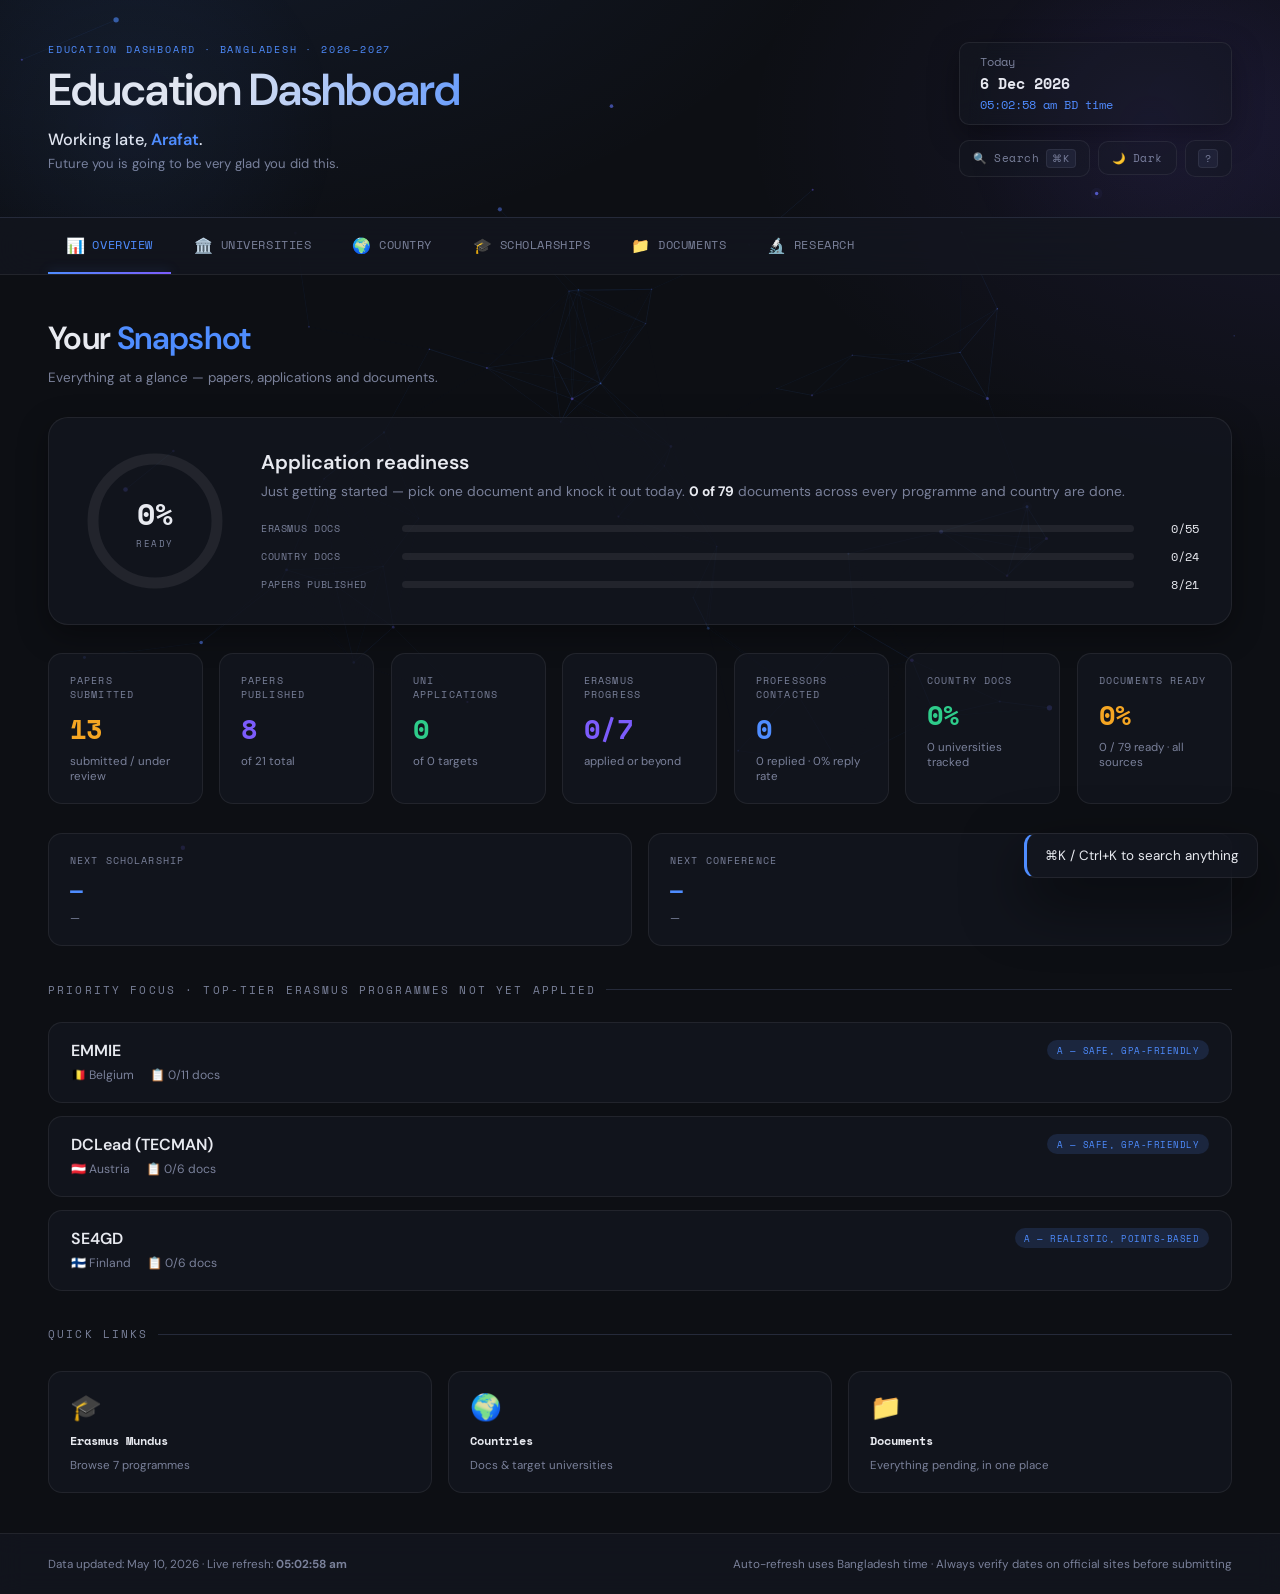
==== conferences.html @ 5108cf59 "feat: group the 7 programmes under an Erasmus Mundus card Scholarships now opens on a category grid " ====
<!DOCTYPE html>
<html lang="en">
<head>
<meta charset="UTF-8">
<meta name="viewport" content="width=device-width, initial-scale=1.0">
<title>BD Conference Deadlines 2026–2027</title>
<link href="https://fonts.googleapis.com/css2?family=Space+Mono:wght@400;700&family=DM+Sans:wght@300;400;500;600&display=swap" rel="stylesheet">
<script src="assets/sheet-api.js"></script>
<script src="assets/erasmus-data.js"></script>
<script src="assets/country-data.js"></script>
<script src="assets/outreach.js"></script>
<style>
  :root {
    --bg: #0d0f14;
    --surface: #141720;
    --surface2: #1c2030;
    --border: #252a3a;
    --accent: #4f8dff;
    --accent2: #7c5cfc;
    --green: #2ecc8a;
    --amber: #f5a623;
    --red: #ff5f5f;
    --text: #e8eaf0;
    --muted: #7a819a;
  }
  * { margin: 0; padding: 0; box-sizing: border-box; }
  body { font-family: 'DM Sans', sans-serif; background: var(--bg); color: var(--text); min-height: 100vh; }

  header {
    padding: 3.5rem 3rem 2.5rem;
    border-bottom: 1px solid var(--border);
    position: relative; overflow: hidden;
  }
  header::before {
    content: ''; position: absolute; top: -80px; left: -80px;
    width: 420px; height: 420px;
    background: radial-gradient(circle, rgba(79,141,255,0.07) 0%, transparent 70%);
    pointer-events: none;
  }
  header::after {
    content: ''; position: absolute; bottom: -100px; right: -60px;
    width: 380px; height: 380px;
    background: radial-gradient(circle, rgba(124,92,252,0.06) 0%, transparent 70%);
    pointer-events: none;
  }
  .header-top { display: flex; align-items: flex-start; justify-content: space-between; flex-wrap: wrap; gap: 1rem; }
  .header-label { font-family: 'Space Mono', monospace; font-size: 10px; letter-spacing: .18em; color: var(--accent); text-transform: uppercase; margin-bottom: .6rem; }
  h1 { font-size: clamp(1.8rem,4vw,2.8rem); font-weight: 600; line-height: 1.1; letter-spacing: -.02em; }
  h1 span { color: var(--accent); }
  .header-sub { font-size: .88rem; color: var(--muted); margin-top: .7rem; max-width: 480px; line-height: 1.6; }
  .today-badge { background: var(--surface2); border: 1px solid var(--border); border-radius: 10px; padding: .7rem 1.2rem; font-family: 'Space Mono', monospace; font-size: .72rem; color: var(--muted); white-space: nowrap; flex-shrink: 0; line-height: 1.4; min-width: 174px; }
  .today-badge strong { color: var(--text); display: block; font-size: .95rem; margin-top: 3px; }
  .today-time { color: var(--accent); display: block; font-size: .76rem; margin-top: 2px; }

  .filters { display: flex; gap: .5rem; margin-top: 2rem; flex-wrap: wrap; }
  .filter-btn { font-family: 'Space Mono', monospace; font-size: .68rem; letter-spacing: .06em; padding: .4rem .95rem; border-radius: 6px; border: 1px solid var(--border); background: transparent; color: var(--muted); cursor: pointer; transition: all .2s; text-transform: uppercase; }
  .filter-btn:hover { border-color: var(--accent); color: var(--accent); }
  .filter-btn.active { background: var(--accent); border-color: var(--accent); color: #fff; }
  .filter-ended:hover { border-color: var(--red); color: var(--red); }
  .filter-ended.active { background: var(--red); border-color: var(--red); color: #fff; }
  .filter-ended #ended-count { display: inline-block; min-width: 16px; padding: 0 4px; margin-left: 2px; border-radius: 8px; background: rgba(255,95,95,.18); color: var(--red); font-size: .62rem; line-height: 15px; text-align: center; }
  .filter-ended.active #ended-count { background: rgba(255,255,255,.25); color: #fff; }

  main { padding: 2.5rem 3rem; }

  .section-label { font-family: 'Space Mono', monospace; font-size: .67rem; letter-spacing: .2em; text-transform: uppercase; color: var(--muted); margin-bottom: 1.1rem; display: flex; align-items: center; gap: .6rem; }
  .section-label::after { content: ''; flex: 1; height: 1px; background: var(--border); }

  .cards { display: grid; grid-template-columns: repeat(auto-fill, minmax(340px, 1fr)); gap: 1rem; margin-bottom: 2.8rem; }

  .card { background: var(--surface); border: 1px solid var(--border); border-radius: 14px; padding: 1.3rem 1.5rem; position: relative; overflow: hidden; transition: transform .2s, box-shadow .2s, border-color .2s; animation: fadeUp .4s ease both; }
  .card:hover { transform: translateY(-3px); box-shadow: 0 14px 36px rgba(0,0,0,.45); border-color: #353c55; }
  .card::before { content: ''; position: absolute; top: 0; left: 0; right: 0; height: 2px; background: linear-gradient(90deg, var(--accent), var(--accent2)); opacity: 0; transition: opacity .2s; }
  .card:hover::before { opacity: 1; }

  .card-top { display: flex; justify-content: space-between; align-items: flex-start; gap: .5rem; margin-bottom: 1rem; }
  .conf-name { font-size: 1.05rem; font-weight: 600; letter-spacing: -.01em; }
  .conf-name a { color: var(--text); text-decoration: none; border-bottom: 1px solid rgba(79,141,255,0.3); transition: border-color .2s, color .2s; }
  .conf-name a:hover { color: var(--accent); border-color: var(--accent); }
  .conf-full { font-size: .75rem; color: var(--muted); margin-top: .25rem; line-height: 1.5; }

  .status-dot { width: 8px; height: 8px; border-radius: 50%; flex-shrink: 0; margin-top: 6px; }
  .dot-open   { background: var(--green); box-shadow: 0 0 8px var(--green); }
  .dot-urgent { background: var(--amber); box-shadow: 0 0 8px var(--amber); animation: pulse 1.5s infinite; }
  .dot-closed { background: var(--red); opacity: .8; }
  @keyframes pulse { 0%,100%{opacity:1} 50%{opacity:.35} }

  .dates-grid { display: grid; grid-template-columns: 1fr 1fr; gap: .55rem .7rem; margin-bottom: .9rem; }
  .date-label { font-size: .62rem; font-family: 'Space Mono', monospace; letter-spacing: .07em; color: var(--muted); text-transform: uppercase; margin-bottom: .15rem; }
  .date-value { font-size: .84rem; font-weight: 500; color: var(--text); }
  .date-value.highlight { color: var(--accent); }
  .date-value.urgent    { color: var(--amber); font-weight: 600; }
  .ext-tag { display: inline-block; margin-left: 4px; padding: 1px 6px; border-radius: 10px; font-size: 9px; font-weight: 700; letter-spacing: .5px; color: #fff; background: #e91e63; vertical-align: middle; }

  .countdown { background: var(--surface2); border-radius: 8px; padding: .55rem .9rem; margin-top: .7rem; display: flex; align-items: center; justify-content: space-between; }
  .countdown-label { font-size: .68rem; font-family: 'Space Mono', monospace; color: var(--muted); letter-spacing: .05em; }
  .countdown-days { font-family: 'Space Mono', monospace; font-size: .84rem; font-weight: 700; }
  .days-open   { color: var(--green); }
  .days-urgent { color: var(--amber); }
  .days-closed { color: var(--red); }

  .card.is-closed { opacity: .64; }

  .card.blue-glow { box-shadow: 0 0 24px rgba(60,140,255,.45); border-color: rgba(60,140,255,.55); }

  /* deadline urgency tiers */
  /* <=3 days: full red card */
  .card.tier-critical { border-color: var(--red); background: linear-gradient(180deg, rgba(255,60,60,.16), rgba(255,60,60,.05)); box-shadow: 0 0 24px rgba(255,60,60,.45); }
  .card.tier-critical::before { opacity: 1; background: var(--red); }
  .card.tier-critical .conf-name a { color: #ff6b6b; border-color: rgba(255,60,60,.4); }
  .card.tier-critical .venue, .card.tier-critical .conf-full { color: #ffb3b3; }

  /* <=7 days: continuous red shadow spark */
  .card.tier-high { border-color: rgba(255,60,60,.55); animation: fadeUp .4s ease both, sparkRed 1.4s ease-in-out infinite; }
  @keyframes sparkRed {
    0%,100% { box-shadow: 0 0 6px rgba(255,60,60,.25); }
    50%     { box-shadow: 0 0 28px 4px rgba(255,60,60,.7); }
  }

  /* <=10 days: orange top bar + animated dashed ring */
  .card.tier-warn { border-color: rgba(255,140,40,.5); }
  .card.tier-warn::before { opacity: 1; background: linear-gradient(90deg, #ff8c28, #ffb347); }
  .card.tier-warn .conf-date-badge { color: #ffb347; background: rgba(255,140,40,.12); }

  /* submitted papers block on card */
  .submitted { margin-top: .85rem; padding-top: .8rem; border-top: 1px dashed var(--border); }
  .submitted-head { font-size: .6rem; font-family: 'Space Mono', monospace; letter-spacing: .12em; text-transform: uppercase; color: var(--green); margin-bottom: .5rem; display: flex; align-items: center; gap: .4rem; }
  .submitted-head::before { content: '✓'; display: inline-flex; align-items: center; justify-content: center; width: 14px; height: 14px; border-radius: 50%; background: rgba(46,204,138,.18); color: var(--green); font-size: .58rem; }
  .paper-item { font-size: .78rem; line-height: 1.5; color: var(--text); padding: .38rem .55rem; background: rgba(46,204,138,.06); border-left: 2px solid var(--green); border-radius: 0 5px 5px 0; margin-bottom: .4rem; }
  .paper-item:last-child { margin-bottom: 0; }
  .card.has-submission { border-color: rgba(46,204,138,.4); }
  .card.has-submission::before { opacity: 1; background: linear-gradient(90deg, var(--green), var(--accent)); }

  /* my-papers modal */
  .filter-papers { border-color: rgba(46,204,138,.5); color: var(--green); }
  .filter-papers:hover { border-color: var(--green); color: var(--green); background: rgba(46,204,138,.08); }
  .filter-papers #paper-count { display: inline-block; min-width: 16px; padding: 0 4px; margin-left: 2px; border-radius: 8px; background: rgba(46,204,138,.18); color: var(--green); font-size: .62rem; line-height: 15px; text-align: center; }
  .modal-overlay { position: fixed; inset: 0; background: rgba(6,8,12,.78); backdrop-filter: blur(4px); display: none; align-items: flex-start; justify-content: center; padding: 4vh 1.25rem; z-index: 50; overflow-y: auto; }
  .modal-overlay.open { display: flex; animation: fadeIn .2s ease; }
  @keyframes fadeIn { from{opacity:0} to{opacity:1} }
  .modal { background: var(--surface); border: 1px solid var(--border); border-radius: 16px; width: 100%; max-width: 760px; box-shadow: 0 24px 70px rgba(0,0,0,.6); animation: fadeUp .3s ease both; }
  .modal-header { padding: 1.5rem 1.7rem 1.2rem; border-bottom: 1px solid var(--border); display: flex; align-items: flex-start; justify-content: space-between; gap: 1rem; }
  .modal-title { font-size: 1.15rem; font-weight: 600; letter-spacing: -.01em; }
  .modal-title span { color: var(--green); }
  .modal-sub { font-size: .76rem; color: var(--muted); margin-top: .3rem; }
  .modal-close { background: var(--surface2); border: 1px solid var(--border); color: var(--muted); width: 32px; height: 32px; border-radius: 8px; cursor: pointer; font-size: 1.1rem; line-height: 1; flex-shrink: 0; transition: all .2s; }
  .modal-close:hover { color: var(--red); border-color: var(--red); }
  .modal-body { padding: 1.2rem 1.7rem 1.7rem; }
  .paper-row { display: flex; gap: .9rem; padding: .95rem 0; border-bottom: 1px solid var(--border); }
  .paper-row:last-child { border-bottom: none; }
  .paper-num { font-family: 'Space Mono', monospace; font-size: .8rem; color: var(--muted); flex-shrink: 0; width: 22px; padding-top: 2px; }
  .paper-info { flex: 1; }
  .paper-conf { font-family: 'Space Mono', monospace; font-size: .66rem; letter-spacing: .06em; text-transform: uppercase; color: var(--accent); margin-bottom: .3rem; }
  .paper-title { font-size: .9rem; line-height: 1.5; color: var(--text); }

  .conf-date-bar { margin-top: .85rem; padding-top: .85rem; border-top: 1px solid var(--border); display: flex; align-items: center; justify-content: space-between; gap: .5rem; flex-wrap: wrap; }
  .conf-date-badge { font-size: .7rem; font-family: 'Space Mono', monospace; color: var(--accent2); background: rgba(124,92,252,0.1); border-radius: 5px; padding: .25rem .65rem; white-space: nowrap; }
  .venue { font-size: .7rem; color: var(--muted); }

  @keyframes fadeUp { from{opacity:0;transform:translateY(14px)} to{opacity:1;transform:translateY(0)} }
  .card:nth-child(1){animation-delay:.04s} .card:nth-child(2){animation-delay:.09s}
  .card:nth-child(3){animation-delay:.14s} .card:nth-child(4){animation-delay:.19s}
  .card:nth-child(5){animation-delay:.24s} .card:nth-child(6){animation-delay:.29s}
  .card:nth-child(7){animation-delay:.34s} .card:nth-child(8){animation-delay:.39s}
  .card:nth-child(9){animation-delay:.44s} .card:nth-child(10){animation-delay:.49s}
  .card:nth-child(11){animation-delay:.54s} .card:nth-child(12){animation-delay:.59s}
  .card:nth-child(13){animation-delay:.64s} .card:nth-child(14){animation-delay:.69s}

  footer { border-top: 1px solid var(--border); padding: 1.4rem 3rem; font-size: .73rem; color: var(--muted); display: flex; justify-content: space-between; flex-wrap: wrap; gap: .5rem; }

  /* ===== TAB NAV ===== */
  .tab-nav { display: flex; gap: .35rem; padding: 0 3rem; border-bottom: 1px solid var(--border); background: var(--surface); overflow-x: auto; position: sticky; top: 0; z-index: 30; }
  .tab-nav::-webkit-scrollbar { height: 0; }
  .tab-btn { font-family: 'Space Mono', monospace; font-size: .72rem; letter-spacing: .05em; text-transform: uppercase; padding: 1rem 1.1rem; border: none; background: transparent; color: var(--muted); cursor: pointer; border-bottom: 2px solid transparent; transition: color .2s, border-color .2s; white-space: nowrap; display: flex; align-items: center; gap: .45rem; }
  .tab-btn:hover { color: var(--text); }
  .tab-btn.active { color: var(--accent); border-bottom-color: var(--accent); }
  .tab-btn .tab-ico { font-size: .95rem; }
  .tab-panel { display: none; }
  .tab-panel.active { display: block; animation: fadeIn .25s ease; }

  /* ===== SHARED PANEL CHROME ===== */
  .panel-head { padding: 2.6rem 3rem 0; display: flex; align-items: flex-start; justify-content: space-between; flex-wrap: wrap; gap: 1rem; }
  .panel-head h2 { font-size: clamp(1.4rem,3vw,2rem); font-weight: 600; letter-spacing: -.02em; }
  .panel-head h2 span { color: var(--accent); }
  .panel-head p { font-size: .84rem; color: var(--muted); margin-top: .5rem; max-width: 480px; line-height: 1.6; }
  .btn { font-family: 'Space Mono', monospace; font-size: .7rem; letter-spacing: .05em; text-transform: uppercase; padding: .6rem 1.1rem; border-radius: 8px; border: 1px solid var(--accent); background: var(--accent); color: #fff; cursor: pointer; transition: all .2s; white-space: nowrap; }
  .btn:hover { background: transparent; color: var(--accent); }
  .btn-ghost { background: transparent; color: var(--muted); border-color: var(--border); }
  .btn-ghost:hover { color: var(--accent); border-color: var(--accent); }
  .btn-danger { background: transparent; color: var(--red); border-color: rgba(255,95,95,.4); }
  .btn-danger:hover { background: rgba(255,95,95,.12); border-color: var(--red); }
  .btn-sm { padding: .35rem .7rem; font-size: .62rem; }

  /* ===== STAT TILES ===== */
  .stat-row { display: grid; grid-template-columns: repeat(auto-fit, minmax(150px,1fr)); gap: 1rem; padding: 1.8rem 3rem 0; }
  .stat-tile { background: var(--surface); border: 1px solid var(--border); border-radius: 14px; padding: 1.2rem 1.3rem; }
  .stat-tile .stat-label { font-family: 'Space Mono', monospace; font-size: .6rem; letter-spacing: .12em; text-transform: uppercase; color: var(--muted); margin-bottom: .5rem; }
  .stat-tile .stat-val { font-size: 1.7rem; font-weight: 600; font-family: 'Space Mono', monospace; letter-spacing: -.02em; }
  .stat-tile .stat-sub { font-size: .72rem; color: var(--muted); margin-top: .3rem; }
  .stat-accent { color: var(--accent); } .stat-green { color: var(--green); } .stat-amber { color: var(--amber); } .stat-red { color: var(--red); } .stat-violet { color: var(--accent2); }

  /* ===== PROGRESS BARS ===== */
  .prog-track { height: 8px; background: var(--surface2); border-radius: 6px; overflow: hidden; margin-top: .5rem; }
  .prog-fill { height: 100%; border-radius: 6px; background: linear-gradient(90deg, var(--accent), var(--accent2)); transition: width .4s ease; }
  .prog-fill.g { background: linear-gradient(90deg, var(--green), var(--accent)); }
  .prog-fill.a { background: linear-gradient(90deg, var(--amber), #ffb347); }


  /* ===== DATA TABLES / LIST ROWS ===== */
  .entry-list { padding: 1.5rem 3rem 0; display: flex; flex-direction: column; gap: .8rem; }
  .entry { background: var(--surface); border: 1px solid var(--border); border-radius: 14px; padding: 1.1rem 1.4rem; transition: border-color .2s, transform .2s; animation: fadeUp .3s ease both; }
  .entry:hover { border-color: #353c55; transform: translateY(-2px); }
  .entry-top { display: flex; justify-content: space-between; align-items: flex-start; gap: 1rem; }
  .entry-title { font-size: 1rem; font-weight: 600; }
  .entry-meta { font-size: .76rem; color: var(--muted); margin-top: .3rem; line-height: 1.5; display: flex; flex-wrap: wrap; gap: .3rem 1rem; }
  .entry-meta b { color: var(--text); font-weight: 500; }
  .doc-pct-track { height: 5px; background: var(--surface2); border-radius: 3px; margin-top: .6rem; overflow: hidden; }
  .doc-pct-fill { height: 100%; background: var(--amber); border-radius: 3px; transition: width .2s; }
  .doc-pct-fill.done { background: var(--green); }
  .pending-doc-list { list-style: none; margin: .7rem 0 0; padding-top: .7rem; border-top: 1px dashed var(--border); display: flex; flex-direction: column; gap: .2rem; }
  .pending-doc-list li { font-size: .78rem; }
  .pending-doc-item { display: flex; align-items: flex-start; gap: .55rem; padding: .35rem .3rem; border-radius: 6px; color: var(--muted); line-height: 1.45; cursor: pointer; transition: background .15s; }
  .pending-doc-item:hover { background: var(--surface2); color: var(--text); }
  .pending-doc-item input[type=checkbox] { margin-top: .2rem; accent-color: var(--accent); width: 14px; height: 14px; flex-shrink: 0; cursor: pointer; }
  .doc-all-done { font-size: .78rem; color: var(--green); margin-top: .7rem; padding-top: .7rem; border-top: 1px dashed var(--border); }

  /* ===== SCHOLARSHIPS / COUNTRY (in-page, no navigation) ===== */
  .prog-grid, .ctry-grid { display: grid; grid-template-columns: repeat(auto-fill, minmax(300px, 1fr)); gap: 1rem; margin: 0 3rem; }
  .prog-card, .ctry-card { background: var(--surface); border: 1px solid var(--border); border-radius: 14px; padding: 1.4rem 1.5rem; cursor: pointer; transition: transform .2s, box-shadow .2s, border-color .2s; }
  .prog-card:hover, .ctry-card:hover { transform: translateY(-4px); box-shadow: 0 16px 40px rgba(0,0,0,.5); border-color: #353c55; }
  .prog-top { display: flex; justify-content: space-between; align-items: flex-start; gap: .6rem; margin-bottom: .9rem; }
  .prog-name { font-size: 1.05rem; font-weight: 600; letter-spacing: -.01em; }
  .prog-tier { font-size: .74rem; color: var(--muted); margin-top: .3rem; }
  .prog-loc { font-size: .78rem; color: var(--muted); margin-top: .35rem; }
  .prog-about-line { font-size: .78rem; color: var(--muted); line-height: 1.55; margin-bottom: 1rem; display: -webkit-box; -webkit-line-clamp: 3; -webkit-box-orient: vertical; overflow: hidden; }
  .doc-progress { font-size: .68rem; font-family: 'Space Mono', monospace; color: var(--muted); margin-bottom: .9rem; }
  .doc-progress.done { color: var(--green); }
  .doc-progress-track { height: 4px; background: var(--surface2); border-radius: 3px; margin-top: .3rem; overflow: hidden; }
  .doc-progress-fill { height: 100%; background: var(--accent); border-radius: 3px; }
  .doc-progress.done .doc-progress-fill { background: var(--green); }
  .fund-tag { font-family: 'Space Mono', monospace; font-size: .56rem; letter-spacing: .05em; text-transform: uppercase; padding: .28rem .6rem; border-radius: 20px; white-space: nowrap; flex-shrink: 0; }
  .fund-full { background: rgba(46,204,138,.15); color: var(--green); }
  .fund-partial { background: rgba(245,166,35,.15); color: var(--amber); }
  .status-badge { font-family: 'Space Mono', monospace; font-size: .58rem; letter-spacing: .05em; text-transform: uppercase; padding: .28rem .65rem; border-radius: 20px; white-space: nowrap; display: inline-flex; align-items: center; gap: .35rem; }
  .status-badge::before { content: ''; width: 6px; height: 6px; border-radius: 50%; background: currentColor; }
  .st-researching { background: rgba(79,141,255,.15); color: var(--accent); }
  .st-applied { background: rgba(245,166,35,.15); color: var(--amber); }
  .st-accepted { background: rgba(46,204,138,.15); color: var(--green); }
  .st-rejected { background: rgba(255,95,95,.15); color: var(--red); }
  .prog-foot { display: flex; align-items: center; justify-content: space-between; gap: .5rem; padding-top: .95rem; border-top: 1px solid var(--border); }
  .prog-arrow { color: var(--muted); font-size: .85rem; }
  .ctry-icon { font-size: 2rem; margin-bottom: .8rem; }
  .ctry-stats { display: flex; gap: 1.2rem; margin-top: .6rem; }
  .ctry-stat b { display: block; font-family: 'Space Mono', monospace; font-size: 1rem; color: var(--accent); }
  .ctry-stat span { font-size: .62rem; color: var(--muted); text-transform: uppercase; letter-spacing: .05em; }

  .prog-detail, .ctry-detail { margin: 0 3rem; }
  .prog-back { font-family: 'Space Mono', monospace; font-size: .72rem; color: var(--accent); background: none; border: none; cursor: pointer; margin-bottom: 1.2rem; padding: 0; }
  .prog-back:hover { text-decoration: underline; }
  .prog-detail-head { display: flex; align-items: flex-start; justify-content: space-between; flex-wrap: wrap; gap: 1rem; margin-bottom: 1.2rem; }
  .prog-detail-head h3 { font-size: 1.5rem; font-weight: 600; }
  .prog-detail-sub { font-size: .86rem; color: var(--muted); margin-top: .4rem; }
  .prog-badges-row { display: flex; align-items: center; gap: .6rem; margin-bottom: 1.4rem; }
  select.prog-status-select { font-family: 'Space Mono', monospace; font-size: .68rem; letter-spacing: .04em; text-transform: uppercase; padding: .35rem .65rem; border-radius: 20px; border: 1px solid var(--border); background: var(--surface2); color: var(--text); cursor: pointer; }
  .prog-info-grid { display: grid; grid-template-columns: repeat(auto-fit,minmax(170px,1fr)); gap: 1rem 1.3rem; margin-bottom: 1.6rem; background: var(--surface); border: 1px solid var(--border); border-radius: 14px; padding: 1.2rem 1.4rem; }
  .prog-d-label { font-size: .6rem; font-family: 'Space Mono', monospace; letter-spacing: .07em; text-transform: uppercase; color: var(--muted); margin-bottom: .25rem; }
  .prog-d-value { font-size: .88rem; font-weight: 500; line-height: 1.4; }
  .prog-section { margin-bottom: 1.6rem; }
  .prog-section h4 { font-family: 'Space Mono', monospace; font-size: .64rem; letter-spacing: .1em; text-transform: uppercase; color: var(--accent); margin-bottom: .55rem; }
  .prog-section p { font-size: .88rem; line-height: 1.6; }
  .prog-section ul { list-style: none; }
  .prog-section li { font-size: .85rem; line-height: 1.5; padding: .3rem 0 .3rem 1.2rem; position: relative; }
  .prog-section li::before { content: '▸'; position: absolute; left: 0; color: var(--accent2); }
  .prog-about { background: var(--surface); border: 1px solid var(--border); border-left: 3px solid var(--accent); border-radius: 10px; padding: 1rem 1.2rem; }
  .prog-links-row { display: flex; gap: .55rem; flex-wrap: wrap; }
  .prog-link-btn { display: inline-flex; align-items: center; gap: .4rem; font-family: 'Space Mono', monospace; font-size: .72rem; padding: .55rem 1rem; border-radius: 9px; background: var(--surface2); border: 1px solid var(--border); color: var(--text); text-decoration: none; }
  .prog-link-btn:hover { border-color: var(--accent); color: var(--accent); }
  .prog-link-btn.primary { background: var(--accent); border-color: var(--accent); color: #fff; }
  .prog-link-btn.primary:hover { background: transparent; color: var(--accent); }

  .chk-progress-line { display: flex; align-items: center; justify-content: space-between; margin-bottom: 1rem; }
  .chk-track { flex: 1; height: 6px; background: var(--surface2); border-radius: 3px; margin: 0 1rem; overflow: hidden; }
  .chk-fill { height: 100%; background: var(--accent); border-radius: 3px; transition: width .2s; }
  .chk-progress-line.done .chk-fill { background: var(--green); }
  .chk-count { font-family: 'Space Mono', monospace; font-size: .78rem; color: var(--muted); white-space: nowrap; }
  .chk-list { display: flex; flex-direction: column; gap: .1rem; background: var(--surface); border: 1px solid var(--border); border-radius: 14px; padding: .6rem; }
  .chk-item { display: flex; align-items: flex-start; gap: .6rem; padding: .55rem .6rem; border-radius: 8px; cursor: pointer; font-size: .85rem; line-height: 1.45; transition: background .15s; }
  .chk-item:hover { background: var(--surface2); }
  .chk-item input[type=checkbox] { margin-top: .2rem; accent-color: var(--accent); width: 16px; height: 16px; flex-shrink: 0; cursor: pointer; }
  .chk-item.checked span { color: var(--muted); text-decoration: line-through; }

  .uni-mini-card { background: var(--surface); border: 1px solid var(--border); border-radius: 14px; padding: 1.1rem 1.3rem; margin-bottom: .8rem; }
  .uni-mini-top { display: flex; align-items: flex-start; justify-content: space-between; gap: 1rem; }
  .uni-mini-name { font-size: .96rem; font-weight: 600; }
  .uni-mini-details { font-size: .84rem; color: var(--text); margin-top: .45rem; line-height: 1.55; white-space: pre-wrap; }
  .uni-mini-link { font-size: .76rem; color: var(--accent); text-decoration: none; margin-top: .45rem; display: inline-block; }
  .uni-actions { display: flex; gap: .4rem; flex-shrink: 0; }
  .entry-notes { font-size: .78rem; color: var(--muted); margin-top: .7rem; padding-top: .7rem; border-top: 1px dashed var(--border); line-height: 1.55; }
  .entry-actions { display: flex; gap: .4rem; flex-shrink: 0; }
  .icon-btn { background: var(--surface2); border: 1px solid var(--border); color: var(--muted); width: 30px; height: 30px; border-radius: 7px; cursor: pointer; font-size: .82rem; transition: all .2s; display: flex; align-items: center; justify-content: center; text-decoration: none; }
  .icon-btn:hover { color: var(--accent); border-color: var(--accent); }
  .icon-btn.del:hover { color: var(--red); border-color: var(--red); }
  .empty-state { padding: 3rem 3rem; text-align: center; color: var(--muted); font-size: .85rem; }
  .empty-state .es-ico { font-size: 2rem; display: block; margin-bottom: .6rem; opacity: .5; }

  /* ===== PUBLISHED PAPER CARDS (4 per row) ===== */
  .pub-grid { display: grid; grid-template-columns: repeat(4, 1fr); gap: 1rem; padding: 1.5rem 3rem 0; }
  .pub-card { background: var(--surface); border: 1px solid var(--border); border-radius: 14px; padding: 1.2rem 1.3rem; position: relative; overflow: hidden; display: flex; flex-direction: column; transition: transform .2s, box-shadow .2s, border-color .2s; animation: fadeUp .35s ease both; }
  .pub-card:hover { transform: translateY(-4px); box-shadow: 0 14px 36px rgba(0,0,0,.45); border-color: rgba(124,92,252,.5); }
  .pub-card::before { content: ''; position: absolute; top: 0; left: 0; right: 0; height: 3px; background: var(--pub-accent, linear-gradient(90deg, var(--accent2), var(--accent))); opacity: 0; transition: opacity .2s; }
  .pub-card:hover::before { opacity: 1; }
  .pub-top { display: flex; align-items: center; justify-content: space-between; margin-bottom: .8rem; gap: .5rem; }
  .pub-top-l { display: flex; align-items: center; gap: .5rem; }
  .pub-idx { font-family: 'Space Mono', monospace; font-size: .82rem; font-weight: 700; color: var(--accent2); background: rgba(124,92,252,.12); width: 28px; height: 28px; border-radius: 8px; display: flex; align-items: center; justify-content: center; flex-shrink: 0; }
  .pub-title { font-size: .9rem; font-weight: 600; line-height: 1.4; letter-spacing: -.01em; flex: 1; }
  .pub-title a { color: var(--text); text-decoration: none; border-bottom: 1px solid rgba(124,92,252,.35); transition: color .2s, border-color .2s; }
  .pub-title a:hover { color: var(--accent2); border-color: var(--accent2); }
  .pub-venue { font-size: .72rem; color: var(--muted); margin-top: .7rem; display: flex; align-items: flex-start; gap: .4rem; line-height: 1.4; }
  .pub-foot { margin-top: auto; padding-top: .9rem; display: flex; flex-direction: column; gap: .55rem; }
  .pub-index-badge { font-family: 'Space Mono', monospace; font-size: .58rem; letter-spacing: .04em; font-weight: 700; padding: .22rem .55rem; border-radius: 6px; white-space: nowrap; display: inline-flex; align-items: center; gap: .3rem; }
  .idx-ieee { background: rgba(0,132,209,.15); color: #4fa8e8; }
  .idx-springer { background: rgba(255,190,20,.15); color: #f5c518; }
  .idx-atlantis { background: rgba(46,204,138,.15); color: var(--green); }
  .idx-rg { background: rgba(124,92,252,.15); color: var(--accent2); }
  .pub-link-row { display: flex; align-items: center; justify-content: space-between; gap: .5rem; }

  /* ===== STATUS PILLS ===== */
  .pill { font-family: 'Space Mono', monospace; font-size: .58rem; letter-spacing: .05em; text-transform: uppercase; padding: .22rem .6rem; border-radius: 20px; white-space: nowrap; }
  .pill-green { background: rgba(46,204,138,.15); color: var(--green); }
  .pill-amber { background: rgba(245,166,35,.15); color: var(--amber); }
  .pill-red   { background: rgba(255,95,95,.15); color: var(--red); }
  .pill-blue  { background: rgba(79,141,255,.15); color: var(--accent); }
  .pill-violet{ background: rgba(124,92,252,.15); color: var(--accent2); }
  .pill-muted { background: var(--surface2); color: var(--muted); }

  /* ===== FORM (modal) ===== */
  .form-grid { display: grid; grid-template-columns: 1fr 1fr; gap: 1rem; }
  .form-grid .full { grid-column: 1 / -1; }
  .field label { display: block; font-family: 'Space Mono', monospace; font-size: .6rem; letter-spacing: .08em; text-transform: uppercase; color: var(--muted); margin-bottom: .35rem; }
  .field input, .field select, .field textarea { width: 100%; background: var(--bg); border: 1px solid var(--border); border-radius: 8px; padding: .6rem .75rem; color: var(--text); font-family: 'DM Sans', sans-serif; font-size: .85rem; transition: border-color .2s; }
  .field input:focus, .field select:focus, .field textarea:focus { outline: none; border-color: var(--accent); }
  .field textarea { resize: vertical; min-height: 70px; }
  .field input[type=range] { padding: 0; accent-color: var(--accent); }
  .form-actions { display: flex; justify-content: flex-end; gap: .6rem; margin-top: 1.4rem; }

  /* exam/deadline countdown hero */
  .exam-hero { background: linear-gradient(135deg, var(--surface2), var(--surface)); border: 1px solid var(--border); border-radius: 16px; padding: 1.5rem 1.7rem; margin: 1.8rem 3rem 0; display: flex; justify-content: space-between; align-items: center; flex-wrap: wrap; gap: 1rem; }
  .exam-hero .eh-label { font-family: 'Space Mono', monospace; font-size: .62rem; letter-spacing: .12em; text-transform: uppercase; color: var(--muted); }
  .exam-hero .eh-count { font-family: 'Space Mono', monospace; font-size: 2.4rem; font-weight: 700; color: var(--accent); line-height: 1; margin-top: .3rem; }
  .exam-hero .eh-date { font-size: .82rem; color: var(--text); margin-top: .4rem; }

  @media (max-width: 640px) {
    header,main,footer { padding-left: 1.25rem; padding-right: 1.25rem; }
    .cards { grid-template-columns: 1fr; }
    .dates-grid { grid-template-columns: 1fr; }
    .tab-nav { padding: 0 .75rem; }
    .tab-btn { padding: .85rem .7rem; font-size: .64rem; }
    .panel-head, .stat-row, .entry-list, .exam-hero, .empty-state, .pub-grid { padding-left: 1.25rem; padding-right: 1.25rem; }
    .exam-hero { margin-left: 1.25rem; margin-right: 1.25rem; }
    .form-grid { grid-template-columns: 1fr; }
    .pub-grid { grid-template-columns: 1fr; }
  }
  @media (min-width: 641px) and (max-width: 1100px) {
    .pub-grid { grid-template-columns: repeat(2, 1fr); }
  }

</style>
<!-- pro visual layer: loaded last so it wins over the rules above -->
<link rel="stylesheet" href="assets/ui-pro.css">
</head>
<body>

<div id="boot"><div class="boot-orb"></div><div class="boot-txt">Education Dashboard</div></div>
<canvas id="bg-canvas" aria-hidden="true"></canvas>

<header>
  <div class="header-top">
    <div>
      <p class="header-label">Education Dashboard · Bangladesh · 2026–2027</p>
      <h1>Education <span>Dashboard</span></h1>
      <p class="greeting" id="greeting">Welcome back.</p>
      <p class="greeting-sub" id="greeting-sub"></p>
    </div>
    <div>
      <div class="today-badge" aria-live="polite">Today<strong id="today-date">—</strong><span class="today-time" id="current-time">—</span></div>
      <div class="header-tools">
        <button class="tool-btn" id="palette-btn" title="Search everything">🔍 <span>Search</span> <kbd>⌘K</kbd></button>
        <button class="tool-btn" id="theme-btn" title="Toggle theme">🌙<span>Dark</span></button>
        <button class="tool-btn" id="shortcut-btn" title="Keyboard shortcuts"><kbd>?</kbd></button>
      </div>
    </div>
  </div>
</header>

<nav class="tab-nav" id="tab-nav">
  <button class="tab-btn active" data-tab="overview" onclick="switchTab('overview',this)"><span class="tab-ico">📊</span>Overview</button>
  <button class="tab-btn" data-tab="uni" onclick="switchTab('uni',this)"><span class="tab-ico">🏛️</span>Universities</button>
  <button class="tab-btn" data-tab="country" onclick="switchTab('country',this)"><span class="tab-ico">🌍</span>Country</button>
  <button class="tab-btn" data-tab="scholarships" onclick="switchTab('scholarships',this)"><span class="tab-ico">🎓</span>Scholarships</button>
  <button class="tab-btn" data-tab="docs" onclick="switchTab('docs',this)"><span class="tab-ico">📁</span>Documents</button>
  <button class="tab-btn" data-tab="research" onclick="switchTab('research',this)"><span class="tab-ico">🔬</span>Research</button>
  <span id="tab-underline"></span>
</nav>

<!-- ============ TAB: OVERVIEW ============ -->
<section class="tab-panel active" id="panel-overview">
  <div class="panel-head">
    <div>
      <h2>Your <span>Snapshot</span></h2>
      <p>Everything at a glance — papers, applications and documents.</p>
    </div>
  </div>
  <div id="ov-hero"></div>
  <div class="stat-row" id="ov-stats"></div>
  <div class="stat-row" id="ov-deadlines"></div>
  <div id="ov-priority"></div>
  <div id="ov-quicklinks"></div>
  <div style="height:2.5rem"></div>
</section>

<!-- ============ TAB: RESEARCH (papers + conferences) ============ -->
<section class="tab-panel" id="panel-research">
  <div class="panel-head">
    <div>
      <h2>Research <span>Papers</span></h2>
      <p>Manuscripts from first draft to publication, plus live conference deadlines.</p>
    </div>
    <div style="display:flex;gap:.6rem;flex-wrap:wrap">
      <a class="btn btn-ghost" href="https://www.researchgate.net/profile/K-M-Arafat-Islam" target="_blank" rel="noopener" style="text-decoration:none">🎓 ResearchGate</a>
      <a class="btn btn-ghost" href="https://scholar.google.com/citations?user=kdCgf78AAAAJ&hl=en" target="_blank" rel="noopener" style="text-decoration:none">📚 Google Scholar</a>
      <button class="btn" onclick="openPaperForm()">+ Add Paper</button>
    </div>
  </div>
  <div class="stat-row" id="research-stats"></div>

  <p class="section-label" style="margin:2rem 3rem 0">Published papers · <span id="pub-count" style="color:var(--accent2)">0</span></p>
  <div class="pub-grid" id="pub-grid"></div>

  <p class="section-label" style="margin:2.4rem 3rem 0">Submitted &amp; in-progress</p>
  <div class="entry-list" id="research-list"></div>

  <div style="display:flex;align-items:center;gap:.6rem;flex-wrap:wrap;margin:2.4rem 3rem 0">
    <p class="section-label" style="margin:0;flex:1">Conference deadlines · Bangladesh</p>
  </div>
<main>
  <div class="filters">
    <button class="filter-btn active" onclick="filterCards('all',this)">All</button>
    <button class="filter-btn" onclick="filterCards('urgent',this)">Urgent (&le;30 days)</button>
    <button class="filter-btn" onclick="filterCards('open',this)">Open</button>
    <button class="filter-btn filter-ended" onclick="filterCards('ended',this)">Ended <span id="ended-count">0</span></button>
    <button class="filter-btn filter-papers" onclick="openPapers()">📄 My Papers <span id="paper-count">0</span></button>
  </div>
  <p class="section-label" id="conf-section-label" style="margin-top:1.6rem">Open for submission · sorted by deadline</p>
  <div class="cards" id="conf-cards"></div>
</main>
</section>

<!-- ============ TAB: UNIVERSITIES ============ -->
<section class="tab-panel" id="panel-uni">
  <div class="panel-head">
    <div>
      <h2>Universities &amp; <span>Scholarship</span></h2>
      <p>Target universities, application status and scholarship deadlines.</p>
    </div>
    <button class="btn" onclick="openUniForm()">+ Add University</button>
  </div>

  <div class="exam-hero">
    <div>
      <div class="eh-label">Next scholarship deadline</div>
      <div class="eh-count" id="uni-countdown">—</div>
      <div class="eh-date" id="uni-countdown-line">No upcoming deadlines</div>
    </div>
    <div style="text-align:right">
      <div class="eh-label">Applications</div>
      <div class="eh-count" id="uni-applied" style="font-size:1.6rem">0</div>
      <div class="eh-date">of <span id="uni-total">0</span> targets</div>
    </div>
  </div>

  <div class="entry-list" id="uni-list"></div>
  <div style="height:2.5rem"></div>
</section>

<!-- ============ TAB: COUNTRY ============ -->
<section class="tab-panel" id="panel-country">
  <div class="panel-head">
    <div>
      <h2>Target <span>Countries</span></h2>
      <p>Countries I'm applying to — required documents and target universities, tracked per country.</p>
    </div>
  </div>
  <div id="country-view"></div>
  <div style="height:2.5rem"></div>
</section>

<!-- ============ TAB: SCHOLARSHIPS ============ -->
<section class="tab-panel" id="panel-scholarships">
  <div class="panel-head">
    <div>
      <h2>Scholarship <span>Categories</span></h2>
      <p>Funding tracks I'm applying to. Open a category to see its programmes.</p>
    </div>
  </div>
  <div id="scholarships-view"></div>
  <div style="height:2.5rem"></div>
</section>

<!-- ============ TAB: DOCUMENTS ============ -->
<section class="tab-panel" id="panel-docs">
  <div class="panel-head">
    <div>
      <h2>Application <span>Documents</span></h2>
      <p>Track readiness of every document you need.</p>
    </div>
    <button class="btn" onclick="openDocForm()">+ Add Document</button>
  </div>

  <div class="stat-row">
    <div class="stat-tile" style="grid-column:1/-1">
      <div class="stat-label">Overall Readiness</div>
      <div class="stat-val stat-green" id="docs-pct">0%</div>
      <div class="prog-track"><div class="prog-fill g" id="docs-bar" style="width:0%"></div></div>
      <div class="stat-sub"><span id="docs-ready">0</span> ready / <span id="docs-total">0</span> total</div>
    </div>
  </div>

  <p class="section-label" style="margin:2.2rem 3rem 0">Erasmus programme documents · what's left, per programme</p>
  <div class="entry-list" id="erasmus-docs-list"></div>

  <p class="section-label" style="margin:2.2rem 3rem 0">Country documents · what's left, per country</p>
  <div class="entry-list" id="country-docs-list"></div>

  <p class="section-label" style="margin:2.2rem 3rem 0">Other documents</p>
  <div class="entry-list" id="docs-list"></div>
  <div style="height:2.5rem"></div>
</section>

<!-- ============ GENERIC ENTRY MODAL ============ -->
<div class="modal-overlay" id="entry-modal" onclick="if(event.target===this)closeEntry()">
  <div class="modal" role="dialog" aria-modal="true" style="max-width:620px">
    <div class="modal-header">
      <div>
        <div class="modal-title" id="entry-title">Add</div>
        <div class="modal-sub" id="entry-sub"></div>
      </div>
      <button class="modal-close" onclick="closeEntry()" aria-label="Close">&times;</button>
    </div>
    <div class="modal-body">
      <form id="entry-form" onsubmit="return saveEntry(event)">
        <div class="form-grid" id="entry-fields"></div>
        <div class="form-actions">
          <button type="button" class="btn btn-ghost" onclick="closeEntry()">Cancel</button>
          <button type="submit" class="btn">Save</button>
        </div>
      </form>
    </div>
  </div>
</div>

<div class="modal-overlay" id="papers-modal" onclick="if(event.target===this)closePapers()">
  <div class="modal" role="dialog" aria-modal="true" aria-labelledby="modal-title">
    <div class="modal-header">
      <div>
        <div class="modal-title" id="modal-title">My <span>Submitted Papers</span></div>
        <div class="modal-sub" id="modal-sub">Titles and target conferences</div>
      </div>
      <button class="modal-close" onclick="closePapers()" aria-label="Close">&times;</button>
    </div>
    <div class="modal-body" id="modal-body"></div>
  </div>
</div>

<footer>
  <span>Data updated: May 10, 2026 · Live refresh: <strong id="last-refresh">—</strong></span>
  <span>Auto-refresh uses Bangladesh time · Always verify dates on official sites before submitting</span>
</footer>

<script>
  const BD_TIMEZONE = 'Asia/Dhaka';
  const DAY_MS = 86400000;
  const URGENT_DAYS = 30;
  let activeFilter = 'all';

  const dateFormatter = new Intl.DateTimeFormat('en-GB', {
    timeZone: BD_TIMEZONE,
    day: 'numeric',
    month: 'short',
    year: 'numeric'
  });
  const timeFormatter = new Intl.DateTimeFormat('en-GB', {
    timeZone: BD_TIMEZONE,
    hour: '2-digit',
    minute: '2-digit',
    second: '2-digit',
    hour12: true
  });
  const datePartsFormatter = new Intl.DateTimeFormat('en-CA', {
    timeZone: BD_TIMEZONE,
    year: 'numeric',
    month: '2-digit',
    day: '2-digit'
  });

  function bdDateParts(now = new Date()) {
    const parts = {};
    datePartsFormatter.formatToParts(now).forEach(part => {
      if (part.type !== 'literal') parts[part.type] = Number(part.value);
    });
    return parts;
  }

  function daySerial(year, month, day) {
    return Date.UTC(year, month - 1, day) / DAY_MS;
  }

  function deadlineSerial(dateString) {
    const [year, month, day] = dateString.split('-').map(Number);
    return daySerial(year, month, day);
  }

  function daysUntil(dateString, now = new Date()) {
    const today = bdDateParts(now);
    return deadlineSerial(dateString) - daySerial(today.year, today.month, today.day);
  }

  function countdownText(days) {
    if (days < 0) return 'Closed';
    if (days === 0) return 'Today';
    if (days === 1) return 'Tomorrow';
    return days + ' days';
  }

  function statusClass(days) {
    if (days < 0) return 'closed';
    if (days <= URGENT_DAYS) return 'urgent';
    return 'open';
  }

  function tierClass(days) {
    if (days < 0) return '';
    if (days <= 3) return 'tier-critical';
    if (days <= 7) return 'tier-high';
    if (days <= 10) return 'tier-warn';
    return '';
  }

  function updateClock(now) {
    document.getElementById('today-date').textContent = dateFormatter.format(now);
    document.getElementById('current-time').textContent = timeFormatter.format(now) + ' BD time';
    document.getElementById('last-refresh').textContent = timeFormatter.format(now);
  }

  function updateCards(now) {
    document.querySelectorAll('.card').forEach(card => {
      const deadline = card.dataset.deadline || '2099-01-01';
      const days = daysUntil(deadline, now);
      const status = statusClass(days);
      const countdown = card.querySelector('.countdown-days');
      const dot = card.querySelector('.status-dot');
      const deadlineValue = card.querySelector('.dates-grid > div:first-child .date-value');

      card.classList.toggle('is-closed', status === 'closed');
      card.dataset.status = status;

      card.classList.remove('tier-critical', 'tier-high', 'tier-warn');
      const tier = tierClass(days);
      if (tier) card.classList.add(tier);

      if (countdown) {
        countdown.textContent = countdownText(days);
        countdown.className = 'countdown-days days-' + status;
      }

      if (dot) {
        dot.className = 'status-dot dot-' + status;
      }

      if (deadlineValue) {
        deadlineValue.classList.toggle('urgent', status === 'urgent');
        deadlineValue.classList.toggle('highlight', status === 'open');
      }
    });
  }

  function sortCards(now) {
    const list = document.querySelector('.cards');
    const cards = Array.from(list.querySelectorAll('.card'));
    const sortedCards = cards.sort((a, b) => {
      const aDays = daysUntil(a.dataset.deadline || '2099-01-01', now);
      const bDays = daysUntil(b.dataset.deadline || '2099-01-01', now);
      const aClosed = aDays < 0;
      const bClosed = bDays < 0;

      if (aClosed !== bClosed) return aClosed ? 1 : -1;
      return deadlineSerial(a.dataset.deadline || '2099-01-01') - deadlineSerial(b.dataset.deadline || '2099-01-01');
    });
    sortedCards.forEach((card, index) => {
      if (list.children[index] !== card) {
        list.insertBefore(card, list.children[index] || null);
      }
    });
  }

  function applyFilter() {
    document.querySelectorAll('.card').forEach(card => {
      const isClosed = card.dataset.status === 'closed';
      const isUrgent = card.dataset.status === 'urgent';
      const isOpen = card.dataset.status === 'open' || card.dataset.status === 'urgent';

      let show;
      if (activeFilter === 'ended') show = isClosed;
      else if (activeFilter === 'urgent') show = isUrgent;
      else if (activeFilter === 'open') show = isOpen;
      else show = true; // 'all' = every card, ended included

      card.style.display = show ? '' : 'none';
    });
    updateSectionLabel();
  }

  function updateSectionLabel() {
    const label = document.getElementById('conf-section-label');
    if (!label) return;
    label.textContent = activeFilter === 'ended'
      ? 'Ended · deadline passed'
      : 'Open for submission · sorted by deadline';
  }

  function updateEndedCount() {
    const count = document.querySelectorAll('.card[data-status="closed"]').length;
    const el = document.getElementById('ended-count');
    if (el) el.textContent = count;
  }

  let lastSortDay = '';
  function refreshLiveData() {
    const now = new Date();
    updateClock(now);
    updateCards(now);
    const dayKey = datePartsFormatter.format(now);
    if (dayKey !== lastSortDay) {   // sort once per BD day, not every tick
      sortCards(now);
      lastSortDay = dayKey;
    }
    updateEndedCount();
    applyFilter();
  }

  function filterCards(type, btn) {
    activeFilter = type;
    document.querySelectorAll('.filter-btn').forEach(b => b.classList.remove('active'));
    btn.classList.add('active');
    applyFilter();
  }

  // ---- submitted papers ----
  const submissions = {
    'BECITHCON 2026': [
      'Mortality Trend Analysis and Risk Factor Correlation: A Data-Driven Study Using WHO Global Health Data'
    ],
    'RAAICON 2026': [
      'Data-Driven Analysis of Supply Chain Carbon Footprints: ML-Based Sector Classification for Sustainable Logistics',
      'Ensemble-Based Global Climate Anomaly Detection Using Surface Temperature and CO₂ Emission Indicators'
    ],
    'ICISET 2026': [
      'Beyond Accuracy: An Explainable, Cost-Aware Machine Learning Framework for Employee Attrition Prediction'
    ],
    'iCACCESS 2026': [
      'Demographic-Driven Customer Segmentation and Segment-Wise Market Basket Analysis for Targeted Marketing in Retail',
      "An Interpretable Ensemble Learning Framework for Predicting Students' Entrepreneurial Intention in Digital Entrepreneurship Education"
    ],
    'COMPAS 2026': [
      'Decoding SME Digital Adoption Readiness: An Explainable Stacking Ensemble Approach Across 39 Economies',
      'Targeting the Persuadable: A Causal Uplift Framework for Budget-Constrained Retail Campaign Optimization'
    ],
    'ICRPSET 2026': [
      'Leakage-Aware Cost-Sensitive Stacking Ensemble with SHAP Explainability for Bank Telemarketing Subscription Prediction',
      'Monotonic Constraint-Guided Gradient Boosting for Explainable and Regulation-Compliant Consumer Credit Risk Prediction'
    ],
    'ICECE 2026': [
      'Multi-Label Financial Inclusion Prediction with Explainable Machine Learning: Evidence from the World Bank Global Findex 2021'
    ],
    'ICCIT 2026': [
      'AI Tool Adoption Among Software Developers: A Large-Scale Predictive Framework with SHAP Explainability and Digital Divide Analysis'
    ],
    'WIECON-ECE 2026': [
      'UERAF: A Unified Framework for E-Commerce Return Prediction, Root Cause Analysis, and Revenue Impact Simulation'
    ]
  };

  function esc(s) {
    return s.replace(/[&<>"']/g, c => ({ '&':'&amp;','<':'&lt;','>':'&gt;','"':'&quot;',"'":'&#39;' }[c]));
  }

  function injectSubmissions() {
    let total = 0;
    document.querySelectorAll('.card').forEach(card => {
      const link = card.querySelector('.conf-name a');
      if (!link) return;
      const papers = submissions[link.textContent.trim()];
      if (!papers) return;
      card.classList.add('has-submission');
      const block = document.createElement('div');
      block.className = 'submitted';
      const n = papers.length;
      block.innerHTML = '<div class="submitted-head">Submitted · ' + n + ' paper' + (n > 1 ? 's' : '') + '</div>' +
        papers.map(p => '<div class="paper-item">' + esc(p) + '</div>').join('');
      const bar = card.querySelector('.conf-date-bar');
      card.insertBefore(block, bar);
      total += n;
    });
    const pc = document.getElementById('paper-count');
    if (pc) pc.textContent = total;
  }

  function renderModal() {
    const rows = [];
    let i = 0;
    Object.keys(submissions).forEach(conf => {
      submissions[conf].forEach(title => {
        i++;
        rows.push('<div class="paper-row"><div class="paper-num">' + i + '</div>' +
          '<div class="paper-info"><div class="paper-conf">' + esc(conf) + '</div>' +
          '<div class="paper-title">' + esc(title) + '</div></div></div>');
      });
    });
    document.getElementById('modal-body').innerHTML = rows.join('');
    document.getElementById('modal-sub').textContent = i + ' papers across ' + Object.keys(submissions).length + ' conferences';
  }

  function openPapers() { document.getElementById('papers-modal').classList.add('open'); }
  function closePapers() { document.getElementById('papers-modal').classList.remove('open'); }
  document.addEventListener('keydown', e => { if (e.key === 'Escape') closePapers(); });

  /* ========================================================
     CONFERENCE CARDS — Google Sheet driven (tab "Conferences")
     Falls back to CONF_SEED before the Sheet is connected.
     ======================================================== */
  const CONF_TAB = 'Conferences';
  let CONFS = [];

  // Seed = the built-in conference list. Used as fallback when the Sheet is empty/unset.
  const CONF_SEED = [
    { name:"ICISET 2026", url:"https://iciset.iiuc.ac.bd/", full:"Int'l Conf on Innovations in Science, Engineering and Technology", deadline:"2026-08-11", extended:"yes", notification:"2026-09-12", cameraReady:"2026-09-26", registration:"2026-09-26", event:"Nov 7–9, 2026", venue:"IIUC, Chittagong", glow:"" },
    { name:"iCACCESS 2026", url:"https://icaccess.ulab.edu.bd/", full:"Int'l Conf on Advances in Computing, Communication, Electrical & Smart Systems", deadline:"2026-07-22", extended:"yes", notification:"2026-09-07", cameraReady:"2026-09-15", registration:"2026-09-22", event:"Oct 2–3, 2026", venue:"ULAB, Dhaka", glow:"" },
    { name:"BECITHCON 2026", url:"https://becithcon.org/2026/", full:"IEEE Int'l Conf on Biomedical Engineering, Computer & IT for Health", deadline:"2026-06-30", extended:"", notification:"2026-07-31", cameraReady:"2026-08-16", registration:"2026-08-16", event:"Sep 4–5, 2026", venue:"IUBAT, Dhaka", glow:"" },
    { name:"RAAICON 2026", url:"https://raaicon.org/", full:"IEEE Int'l Conf on Robotics, Automation, AI and IoT", deadline:"2026-07-15", extended:"", notification:"2026-08-18", cameraReady:"2026-08-30", registration:"2026-08-30", event:"Sep 18–19, 2026", venue:"JUST, Jashore", glow:"" },
    { name:"ICRPSET 2026", url:"https://csa.ru.ac.bd/icrpset/2026/", full:"Int'l Conf on Recent Progresses in Science, Engineering & Technology", deadline:"2026-08-15", extended:"", notification:"2026-09-20", cameraReady:"2026-10-05", registration:"2026-10-05", event:"Dec 5–6, 2026", venue:"University of Rajshahi", glow:"" },
    { name:"ICECE 2026", url:"https://icece.org.bd/2026/", full:"14th Int'l Conference on Electrical & Computer Engineering", deadline:"2026-08-30", extended:"", notification:"2026-11-01", cameraReady:"2026-11-10", registration:"2026-11-10", event:"Dec 10–12, 2026", venue:"BUET, Dhaka", glow:"" },
    { name:"ICCIT 2026", url:"https://iccit.org.bd/2026/", full:"29th Int'l Conf on Computer and Information Technology", deadline:"2026-08-31", extended:"", notification:"2026-10-15", cameraReady:"2026-11-01", registration:"2026-11-01", event:"Dec 18–20, 2026", venue:"Cox's Bazar", glow:"" },
    { name:"WIECON-ECE 2026", url:"https://wiecon-ece.org", full:"12th IEEE Int'l Women in Engineering Conf on Electrical & Computer Eng", deadline:"2026-08-15", extended:"", notification:"2026-09-01", cameraReady:"2026-09-15", registration:"2026-09-15", event:"Oct 23–24, 2026", venue:"SEU, Dhaka", glow:"" },
    { name:"COMPAS 2026", url:"https://www.compasconf.org/", full:"IEEE 3rd Int'l Conf on Computing, Applications and Systems", deadline:"2026-07-31", extended:"yes", notification:"2026-08-31", cameraReady:"2026-09-12", registration:"2026-09-15", event:"Oct 9–10, 2026", venue:"Dhaka University", glow:"" }
  ];

  const confDateFmt = new Intl.DateTimeFormat('en-US', { timeZone: BD_TIMEZONE, month: 'short', day: 'numeric', year: 'numeric' });
  function prettyConf(ds) {
    ds = String(ds || '').slice(0, 10);
    if (!/^\d{4}-\d{2}-\d{2}$/.test(ds)) return ds || '—';
    const [y, m, d] = ds.split('-').map(Number);
    return confDateFmt.format(new Date(Date.UTC(y, m - 1, d)));
  }
  function isYes(v) { return v === true || String(v).toLowerCase() === 'yes' || String(v).toLowerCase() === 'true'; }

  function normalizeConf(r, idx) {
    const o = Object.assign({}, r);
    o.id = (r.id !== undefined && r.id !== '') ? String(r.id) : ('seed-' + idx);
    o.deadline = String(o.deadline || '').slice(0, 10);
    ['notification', 'cameraReady', 'registration'].forEach(k => { o[k] = String(o[k] || '').slice(0, 10); });
    o.name = o.name || 'Untitled';
    return o;
  }

  function confCardHTML(c) {
    const ext = isYes(c.extended) ? ' <span class="ext-tag">EXTENDED</span>' : '';
    const glow = isYes(c.glow) ? ' blue-glow' : '';
    return '<div class="card' + glow + '" data-deadline="' + esc(c.deadline || '2099-01-01') + '">' +
      '<div class="card-top"><div>' +
        '<div class="conf-name"><a href="' + esc(c.url || '#') + '" target="_blank" rel="noopener">' + esc(c.name) + '</a></div>' +
        '<div class="conf-full">' + esc(c.full || '') + '</div>' +
      '</div><div class="status-dot dot-open"></div></div>' +
      '<div class="dates-grid">' +
        '<div><div class="date-label">Paper Submission</div><div class="date-value highlight">' + prettyConf(c.deadline) + ext + '</div></div>' +
        '<div><div class="date-label">Notification</div><div class="date-value">' + prettyConf(c.notification) + '</div></div>' +
        '<div><div class="date-label">Camera Ready</div><div class="date-value">' + prettyConf(c.cameraReady) + '</div></div>' +
        '<div><div class="date-label">Registration</div><div class="date-value">' + prettyConf(c.registration) + '</div></div>' +
      '</div>' +
      '<div class="countdown"><span class="countdown-label">Submission closes in</span><span class="countdown-days">—</span></div>' +
      '<div class="conf-date-bar"><span class="conf-date-badge">📅 ' + esc(c.event || '') + '</span><span class="venue">' + esc(c.venue || '') + '</span></div>' +
      '</div>';
  }

  function renderConfCards() {
    const box = document.getElementById('conf-cards');
    box.innerHTML = CONFS.map(confCardHTML).join('');
    injectSubmissions();     // re-attach submitted-papers blocks
    lastSortDay = '';        // force re-sort on next tick
    refreshLiveData();       // populate countdowns / status immediately
  }

  async function loadConferences() {
    if (window.SHEET && SHEET.configured()) {
      try {
        const rows = await SHEET.get(CONF_TAB);
        CONFS = (rows.length ? rows : CONF_SEED).map(normalizeConf);
      } catch (err) {
        CONFS = CONF_SEED.map(normalizeConf);
      }
    } else {
      CONFS = CONF_SEED.map(normalizeConf);
    }
    renderConfCards();
    const ov = document.getElementById('panel-overview');
    if (ov && ov.classList.contains('active') && typeof renderOverview === 'function') renderOverview();
  }

  renderModal();
  loadConferences();
  refreshLiveData();
  setInterval(refreshLiveData, 1000);

  /* ========================================================
     EDUCATION DASHBOARD — tabs + localStorage modules
     ======================================================== */

  // ---- tab switching ----
  function switchTab(tab, btn) {
    document.querySelectorAll('.tab-panel').forEach(p => p.classList.remove('active'));
    document.getElementById('panel-' + tab).classList.add('active');
    document.querySelectorAll('.tab-btn').forEach(b => b.classList.remove('active'));
    btn.classList.add('active');
    localStorage.setItem('edu_activeTab', tab);
    try { history.replaceState(null, '', '#tab=' + encodeURIComponent(tab)); } catch (e) { location.hash = 'tab=' + encodeURIComponent(tab); }
    if (tab === 'overview') renderOverview();
    if (tab === 'scholarships') { scholarshipView = { mode: 'cats', id: null }; renderScholarshipsPanel(); }
    if (tab === 'country') { countryView = { mode: 'grid', id: null }; renderCountryPanel(); }
    window.scrollTo({ top: 0, behavior: 'smooth' });
  }

  // ---- storage helpers ----
  function load(key, fallback) {
    try { const v = JSON.parse(localStorage.getItem(key)); return v == null ? fallback : v; }
    catch (e) { return fallback; }
  }
  function save(key, val) { localStorage.setItem(key, JSON.stringify(val)); }
  function uid() { return Date.now().toString(36) + Math.random().toString(36).slice(2, 6); }

  function prettyDate(ds) {
    if (!ds) return '—';
    const [y, m, d] = ds.split('-').map(Number);
    return dateFormatter.format(new Date(Date.UTC(y, m - 1, d)));
  }
  function countdownBig(ds) {
    if (!ds) return { txt: '—', line: '' };
    const days = daysUntil(ds);
    if (days < 0) return { txt: 'Passed', line: prettyDate(ds) };
    if (days === 0) return { txt: 'Today', line: prettyDate(ds) };
    return { txt: days + (days === 1 ? ' day' : ' days'), line: prettyDate(ds) };
  }

  // ======================= UNIVERSITIES =======================
  const UNI_STATUS = ['Researching', 'Applied', 'Accepted', 'Rejected'];
  const uniPill = { 'Researching': 'pill-blue', 'Applied': 'pill-amber', 'Accepted': 'pill-green', 'Rejected': 'pill-red' };
  function renderUni() {
    const list = load('edu_uni', []);
    const total = list.length;
    const applied = list.filter(u => u.status !== 'Researching').length;
    document.getElementById('uni-total').textContent = total;
    document.getElementById('uni-applied').textContent = applied;

    const upcoming = list.filter(u => u.deadline && daysUntil(u.deadline) >= 0)
      .sort((a, b) => deadlineSerial(a.deadline) - deadlineSerial(b.deadline))[0];
    const cd = upcoming ? countdownBig(upcoming.deadline) : { txt: '—', line: '' };
    document.getElementById('uni-countdown').textContent = cd.txt;
    document.getElementById('uni-countdown-line').textContent =
      upcoming ? upcoming.name + ' · ' + prettyDate(upcoming.deadline) : 'No upcoming deadlines';

    const el = document.getElementById('uni-list');
    if (!total) { el.innerHTML = emptyState('🏛️', 'No universities yet. Add your first target.'); return; }
    el.innerHTML = list.map(u => {
      const dl = u.deadline ? countdownBig(u.deadline) : null;
      return '<div class="entry">' +
        '<div class="entry-top"><div>' +
        '<div class="entry-title">' + esc(u.name || 'Untitled') + '</div>' +
        '<div class="entry-meta">' +
        (u.country ? '<span>🌍 <b>' + esc(u.country) + '</b></span>' : '') +
        (u.program ? '<span>🎓 <b>' + esc(u.program) + '</b></span>' : '') +
        (u.deadline ? '<span>⏳ <b>' + prettyDate(u.deadline) + '</b>' + (dl && daysUntil(u.deadline) >= 0 ? ' (' + dl.txt + ')' : '') + '</span>' : '') +
        '</div></div>' +
        '<div class="entry-actions">' +
        '<span class="pill ' + (uniPill[u.status] || 'pill-muted') + '">' + esc(u.status) + '</span>' +
        '<button class="icon-btn" onclick="editUni(\'' + u.id + '\')" title="Edit">✎</button>' +
        '<button class="icon-btn del" onclick="delEntry(\'edu_uni\',\'' + u.id + '\',renderUni)" title="Delete">🗑</button>' +
        '</div></div>' +
        (u.notes ? '<div class="entry-notes">' + esc(u.notes) + '</div>' : '') +
        '</div>';
    }).join('');
  }
  function uniFields(u) {
    return [
      { k: 'name', label: 'University', type: 'text', val: u.name, req: true, full: true },
      { k: 'country', label: 'Country', type: 'text', val: u.country },
      { k: 'program', label: 'Program', type: 'text', val: u.program },
      { k: 'deadline', label: 'Scholarship Deadline', type: 'date', val: u.deadline },
      { k: 'status', label: 'Status', type: 'select', opts: UNI_STATUS, val: u.status || 'Researching' },
      { k: 'notes', label: 'Notes', type: 'textarea', val: u.notes, full: true }
    ];
  }
  function openUniForm() {
    openForm({ title: 'Add University', sub: 'Target school and scholarship', fields: uniFields({}),
      onSave: f => { const l = load('edu_uni', []); l.push({ id: uid(), ...f }); save('edu_uni', l); renderUni(); } });
  }
  function editUni(id) {
    const l = load('edu_uni', []); const u = l.find(x => x.id === id); if (!u) return;
    openForm({ title: 'Edit University', sub: esc(u.name || ''), fields: uniFields(u),
      onSave: f => { Object.assign(u, f); save('edu_uni', l); renderUni(); } });
  }

  // ======================= SCHOLARSHIPS (Erasmus, in-page) =======================
  const PROG_FUND_LABEL = { full: 'Fully Funded', partial: 'Partial' };
  const PROG_STATUS_LABEL = { researching: 'Researching', applied: 'Applied', accepted: 'Accepted', rejected: 'Rejected' };
  const PROG_LINK_LABEL = { official: 'Official website', apply: 'Apply', requirements: 'Admission requirements', faq: 'FAQ', computingStream: 'Computing stream', admission: 'Admission' };
  let scholarshipView = { mode: 'cats', id: null };

  function progCardHTML(p) {
    const pr = docsProgress(p);
    const status = p._status || 'researching';
    return '<div class="prog-card" onclick="openScholarshipDetail(\'' + p.id + '\')">' +
      '<div class="prog-top"><div>' +
        '<div class="prog-name">' + esc(p.shortName) + '</div>' +
        '<div class="prog-tier">' + esc(p.priorityTier) + '</div>' +
        '<div class="prog-loc">' + p.flag + ' ' + esc(p.country) + ' · ' + esc(p.duration) + '</div>' +
      '</div><span class="fund-tag fund-' + p.funding + '">' + PROG_FUND_LABEL[p.funding] + '</span></div>' +
      (p.about ? '<div class="prog-about-line">' + esc(p.about) + '</div>' : '') +
      '<div class="doc-progress' + (pr.done === pr.total ? ' done' : '') + '">📋 Documents ' + pr.done + '/' + pr.total +
        '<div class="doc-progress-track"><div class="doc-progress-fill" style="width:' + Math.round(pr.done / pr.total * 100) + '%"></div></div></div>' +
      '<div class="prog-foot">' +
        '<span class="status-badge st-' + status + '">' + PROG_STATUS_LABEL[status] + '</span>' +
        '<span class="prog-arrow">Details →</span>' +
      '</div>' +
    '</div>';
  }

  // Scholarships has three levels: category cards -> the programmes inside
  // one category -> a single programme's detail. Mirrors the Country tab.
  function renderScholarshipsPanel() {
    const box = document.getElementById('scholarships-view');
    if (!box || typeof ERASMUS_PROGRAMS === 'undefined') return;
    if (scholarshipView.mode === 'detail') { renderScholarshipDetail(scholarshipView.id); return; }
    if (scholarshipView.mode === 'grid') {
      box.innerHTML = '<div class="prog-detail">' +
        '<button class="prog-back" onclick="backToScholarshipCats()">← Scholarships</button>' +
        '<div class="prog-detail-head"><div>' +
          '<h3>🎓 Erasmus Mundus</h3>' +
          '<div class="prog-detail-sub">' + ERASMUS_PROGRAMS.length + ' shortlisted joint-Masters programmes</div>' +
        '</div></div>' +
        '<div class="prog-grid" style="margin:0">' + ERASMUS_PROGRAMS.map(progCardHTML).join('') + '</div>' +
      '</div>';
      return;
    }
    box.innerHTML = '<div class="ctry-grid">' + scholarshipCatHTML() + '</div>';
  }

  function scholarshipCatHTML() {
    let done = 0, total = 0;
    ERASMUS_PROGRAMS.forEach(p => { const pr = docsProgress(p); done += pr.done; total += pr.total; });
    const funded = ERASMUS_PROGRAMS.filter(p => p.funding === 'full').length;
    return '<div class="ctry-card" onclick="openScholarshipCat()">' +
      '<div class="ctry-icon">🎓</div>' +
      '<div class="prog-name">Erasmus Mundus</div>' +
      '<div class="prog-about-line" style="margin-top:.5rem">' +
        ERASMUS_PROGRAMS.length + ' shortlisted joint-Masters programmes — full profile, eligibility, ' +
        'official links and document checklist.</div>' +
      '<div class="ctry-stats">' +
        '<div class="ctry-stat"><b>' + ERASMUS_PROGRAMS.length + '</b><span>Programmes</span></div>' +
        '<div class="ctry-stat"><b>' + funded + '</b><span>Fully funded</span></div>' +
        '<div class="ctry-stat"><b>' + done + '/' + total + '</b><span>Docs ready</span></div>' +
      '</div>' +
    '</div>';
  }

  function openScholarshipCat() { scholarshipView = { mode: 'grid', id: null }; renderScholarshipsPanel(); }
  function backToScholarshipCats() { scholarshipView = { mode: 'cats', id: null }; renderScholarshipsPanel(); }
  function openScholarshipDetail(id) { scholarshipView = { mode: 'detail', id }; renderScholarshipsPanel(); }
  function backToScholarships() { scholarshipView = { mode: 'grid', id: null }; renderScholarshipsPanel(); }

  function renderScholarshipDetail(id) {
    const box = document.getElementById('scholarships-view');
    const p = programById(id);
    if (!p) { box.innerHTML = emptyState('🎓', 'Programme not found.'); return; }
    const pr = docsProgress(p);
    const pct = Math.round(pr.done / pr.total * 100);
    const status = p._status || 'researching';
    box.innerHTML = '<div class="prog-detail">' +
      '<button class="prog-back" onclick="backToScholarships()">← Erasmus Mundus</button>' +
      '<div class="prog-detail-head"><div>' +
        '<h3>' + esc(p.shortName) + '</h3>' +
        '<div class="prog-detail-sub">' + esc(p.name) + '</div>' +
      '</div></div>' +
      '<div class="prog-badges-row">' +
        '<span class="fund-tag fund-' + p.funding + '">' + PROG_FUND_LABEL[p.funding] + '</span>' +
        '<select class="prog-status-select" id="prog-status-select"></select>' +
      '</div>' +
      (p.about ? '<div class="prog-section prog-about"><h4>About This Programme</h4><p>' + esc(p.about) + '</p></div>' : '') +
      '<div class="prog-info-grid">' +
        '<div><div class="prog-d-label">Coordinator</div><div class="prog-d-value">' + esc(p.coordinator) + '</div></div>' +
        '<div><div class="prog-d-label">Duration</div><div class="prog-d-value">' + esc(p.duration) + '</div></div>' +
        '<div><div class="prog-d-label">Track for me</div><div class="prog-d-value">' + esc(p.trackForMe) + '</div></div>' +
        '<div><div class="prog-d-label">Funding</div><div class="prog-d-value">' + esc(p.amount) + '</div></div>' +
      '</div>' +
      '<div class="prog-section"><h4>Universities</h4><ul>' + p.universities.map(u => '<li>' + esc(u) + '</li>').join('') + '</ul></div>' +
      '<div class="prog-section"><h4>Deadline</h4><p>' + esc(p.deadlineNote) + '</p></div>' +
      '<div class="prog-section"><h4>Eligibility</h4><ul>' + p.eligibility.map(e => '<li>' + esc(e) + '</li>').join('') + '</ul></div>' +
      '<div class="prog-section"><h4>Motivation</h4><p>' + esc(p.motivation.type) + ' — ' + esc(p.motivation.spec) + '</p></div>' +
      '<div class="prog-section"><h4>Recommendation Letters</h4><p>' + (p.recommendationLetters.count ? p.recommendationLetters.count + ' — ' : '') + esc(p.recommendationLetters.type) + '</p></div>' +
      (p.video.required ? '<div class="prog-section"><h4>Video</h4><p>' + esc(p.video.spec) + '</p></div>' : '') +
      (p.selection ? '<div class="prog-section"><h4>Selection Process</h4><p>' + esc(p.selection) + '</p></div>' : '') +
      '<div class="prog-section"><h4>Fit Note</h4><p>' + esc(p.fitNote) + '</p></div>' +
      '<div class="prog-section"><h4>Official Links</h4><div class="prog-links-row">' +
        Object.keys(p.links).map((k, i) => '<a class="prog-link-btn' + (i === 0 ? ' primary' : '') + '" href="' + esc(p.links[k]) + '" target="_blank" rel="noopener">' + (PROG_LINK_LABEL[k] || k) + ' ↗</a>').join('') +
      '</div></div>' +
      '<div class="prog-section"><h4>Documents Checklist · ' + pr.done + '/' + pr.total + '</h4>' +
        '<div class="chk-progress-line' + (pr.done === pr.total ? ' done' : '') + '">' +
          '<span class="chk-count">' + pct + '%</span>' +
          '<div class="chk-track"><div class="chk-fill" style="width:' + pct + '%"></div></div>' +
        '</div>' +
        '<div class="chk-list">' + p.documents.map((d, idx) =>
          '<label class="chk-item' + (pr.checks[idx] ? ' checked' : '') + '">' +
            '<input type="checkbox" ' + (pr.checks[idx] ? 'checked' : '') + ' data-chk-idx="' + idx + '">' +
            '<span>' + esc(d) + '</span>' +
          '</label>'
        ).join('') + '</div></div>' +
    '</div>';

    const sel = document.getElementById('prog-status-select');
    sel.innerHTML = Object.keys(PROG_STATUS_LABEL).map(k => '<option value="' + k + '"' + (k === status ? ' selected' : '') + '>' + PROG_STATUS_LABEL[k] + '</option>').join('');
    sel.addEventListener('change', ev => onScholarshipStatusChange(p, ev.target.value));
    box.querySelectorAll('[data-chk-idx]').forEach(cb => {
      cb.addEventListener('change', () => {
        toggleDocCheck(p.id, parseInt(cb.dataset.chkIdx, 10));
        renderScholarshipDetail(id);
        renderErasmusDocs();
        renderCountryDocsPending();
        renderDocs();
      });
    });
  }

  async function onScholarshipStatusChange(p, newStatus) {
    p._status = newStatus;
    if (!(window.SHEET && SHEET.configured())) return;
    try {
      await SHEET.update('Untitled', {
        id: p.sheetId, name: p.label, country: p.country, flag: p.flag, degree: p.degree,
        deadline: '', funding: p.funding, status: newStatus, amount: p.amount, duration: p.duration,
        link: p.links.official, summary: p.fitNote, benefits: p.documents.join(' | '),
        eligibility: p.eligibility.join(' | ')
      });
    } catch (e) { /* status still reflected locally even if the write fails */ }
  }

  (async function loadScholarshipStatuses() {
    if (!(window.SHEET && SHEET.configured()) || typeof ERASMUS_PROGRAMS === 'undefined') return;
    try {
      const rows = await SHEET.get('Untitled');
      const byId = {};
      rows.forEach(r => { byId[r.id] = r.status; });
      ERASMUS_PROGRAMS.forEach(p => { const st = (byId[p.sheetId] || '').toLowerCase(); if (st) p._status = st; });
      renderScholarshipsPanel();
    } catch (e) { /* static content already shown */ }
  })();

  // ======================= COUNTRY (in-page) =======================
  let countryView = { mode: 'grid', id: null };

  function ctryCardHTML(c) {
    const pr = countryDocsProgress(c);
    const os = window.OUTREACH ? OUTREACH.stats(c.id) : { unis: 0, profs: 0, contacted: 0 };
    return '<div class="ctry-card" onclick="openCountryDetail(\'' + c.id + '\')">' +
      '<div class="ctry-icon">' + c.flag + '</div>' +
      '<div class="prog-name">' + esc(c.name) + '</div>' +
      '<div class="ctry-stats">' +
        '<div class="ctry-stat"><b>' + os.unis + '</b><span>Universities</span></div>' +
        '<div class="ctry-stat"><b>' + os.profs + '</b><span>Professors</span></div>' +
        (c.documents.length
          ? '<div class="ctry-stat"><b>' + pr.done + '/' + pr.total + '</b><span>Docs ready</span></div>'
          : '<div class="ctry-stat"><b>' + os.contacted + '</b><span>Contacted</span></div>') +
      '</div>' +
    '</div>';
  }

  function renderCountryPanel() {
    const box = document.getElementById('country-view');
    if (!box || typeof COUNTRIES === 'undefined') return;
    if (countryView.mode === 'detail') { renderCountryDetail(countryView.id); return; }
    box.innerHTML = '<div class="ctry-grid">' + COUNTRIES.map(ctryCardHTML).join('') + '</div>';
  }
  function openCountryDetail(id) { countryView = { mode: 'detail', id }; renderCountryPanel(); }
  function backToCountries() { countryView = { mode: 'grid', id: null }; renderCountryPanel(); }

  function renderCountryDetail(id) {
    const box = document.getElementById('country-view');
    const c = countryById(id);
    if (!c) { box.innerHTML = emptyState('🌍', 'Country not found.'); return; }
    const pr = countryDocsProgress(c);
    const pct = pr.total ? Math.round(pr.done / pr.total * 100) : 0;
    // Countries with no shared checklist (e.g. the US, where requirements
    // differ per university) skip this section entirely — their documents
    // live on the individual university cards instead.
    const docsSection = !c.documents.length ? '' :
      '<div class="prog-section"><h4>Documents · ' + pr.done + '/' + pr.total + '</h4>' +
        '<div class="chk-progress-line' + (pr.done === pr.total ? ' done' : '') + '">' +
          '<span class="chk-count">' + pct + '%</span>' +
          '<div class="chk-track"><div class="chk-fill" style="width:' + pct + '%"></div></div>' +
        '</div>' +
        '<div class="chk-list">' + c.documents.map((d, idx) =>
          '<label class="chk-item' + (pr.checks[idx] ? ' checked' : '') + '">' +
            '<input type="checkbox" ' + (pr.checks[idx] ? 'checked' : '') + ' data-ctry-chk-idx="' + idx + '">' +
            '<span>' + esc(d) + '</span>' +
          '</label>'
        ).join('') + '</div></div>';

    box.innerHTML = '<div class="ctry-detail">' +
      '<button class="prog-back" onclick="backToCountries()">← Countries</button>' +
      '<div class="prog-detail-head"><div><h3>' + c.flag + ' ' + esc(c.name) + '</h3></div></div>' +
      docsSection +
      '<div class="prog-section"><h4>Universities &amp; Professor Outreach</h4>' +
        '<div id="outreach-host"></div>' +
      '</div>' +
    '</div>';

    // the tracker owns everything inside #outreach-host (see outreach-ui.js)
    if (window.OUTREACH_UI) OUTREACH_UI.render(document.getElementById('outreach-host'), c.id);

    box.querySelectorAll('[data-ctry-chk-idx]').forEach(cb => {
      cb.addEventListener('change', () => {
        toggleCountryDocCheck(c.id, parseInt(cb.dataset.ctryChkIdx, 10));
        renderCountryDetail(id);
        renderCountryDocsPending();
        renderErasmusDocs();
        renderDocs();
      });
    });
  }

  // ======================= DOCUMENTS =======================
  // Erasmus programme + document data lives in assets/erasmus-data.js
  // (loaded via <script> in <head>) — static, so this renders instantly,
  // no Sheet fetch needed just to show what's pending.
  function renderErasmusDocs() {
    const box = document.getElementById('erasmus-docs-list');
    if (!box || typeof ERASMUS_PROGRAMS === 'undefined') return;
    const summarized = ERASMUS_PROGRAMS.map(p => {
      const pr = docsProgress(p);
      const pending = p.documents
        .map((d, idx) => ({ d, idx }))
        .filter(x => !pr.checks[x.idx]);
      const pct = pr.total ? Math.round(pr.done / pr.total * 100) : 0;
      return { id: p.id, name: p.shortName + ' — ' + p.name, pending, done: pr.done, total: pr.total, pct };
    }).sort((a, b) => a.pct - b.pct);
    box.innerHTML = summarized.map(p =>
      '<div class="entry"><div class="entry-top"><div>' +
        '<div class="entry-title">' + esc(p.name) + '</div>' +
        '<div class="entry-meta"><span>' + p.done + ' / ' + p.total + ' ready</span></div>' +
      '</div>' +
      '<span class="pill ' + (p.pct === 100 ? 'pill-green' : 'pill-amber') + '">' + p.pct + '%</span>' +
      '</div>' +
      '<div class="doc-pct-track"><div class="doc-pct-fill' + (p.pct === 100 ? ' done' : '') + '" style="width:' + p.pct + '%"></div></div>' +
      (p.pending.length ? '<ul class="pending-doc-list">' + p.pending.map(x =>
        '<li><label class="pending-doc-item"><input type="checkbox" data-prog="' + p.id + '" data-idx="' + x.idx + '">' + esc(x.d) + '</label></li>'
      ).join('') + '</ul>' : '<div class="doc-all-done">✓ All documents ready</div>') +
      '</div>'
    ).join('');
    box.querySelectorAll('input[type=checkbox][data-prog]').forEach(cb => {
      cb.addEventListener('change', () => {
        toggleDocCheck(cb.dataset.prog, parseInt(cb.dataset.idx, 10));
        renderErasmusDocs();
        renderDocs();
      });
    });
  }

  function renderCountryDocsPending() {
    const box = document.getElementById('country-docs-list');
    if (!box || typeof COUNTRIES === 'undefined') return;
    // Only countries that actually carry a shared checklist.
    const summarized = COUNTRIES.filter(c => c.documents.length).map(c => {
      const pr = countryDocsProgress(c);
      const pending = c.documents
        .map((d, idx) => ({ d, idx }))
        .filter(x => !pr.checks[x.idx]);
      const pct = pr.total ? Math.round(pr.done / pr.total * 100) : 0;
      return { id: c.id, name: c.flag + ' ' + c.name, pending, done: pr.done, total: pr.total, pct };
    }).sort((a, b) => a.pct - b.pct);
    box.innerHTML = summarized.map(c =>
      '<div class="entry"><div class="entry-top"><div>' +
        '<div class="entry-title">' + esc(c.name) + '</div>' +
        '<div class="entry-meta"><span>' + c.done + ' / ' + c.total + ' ready</span></div>' +
      '</div>' +
      '<span class="pill ' + (c.pct === 100 ? 'pill-green' : 'pill-amber') + '">' + c.pct + '%</span>' +
      '</div>' +
      '<div class="doc-pct-track"><div class="doc-pct-fill' + (c.pct === 100 ? ' done' : '') + '" style="width:' + c.pct + '%"></div></div>' +
      (c.pending.length ? '<ul class="pending-doc-list">' + c.pending.map(x =>
        '<li><label class="pending-doc-item"><input type="checkbox" data-ctry="' + c.id + '" data-idx="' + x.idx + '">' + esc(x.d) + '</label></li>'
      ).join('') + '</ul>' : '<div class="doc-all-done">✓ All documents ready</div>') +
      '</div>'
    ).join('');
    box.querySelectorAll('input[type=checkbox][data-ctry]').forEach(cb => {
      cb.addEventListener('change', () => {
        toggleCountryDocCheck(cb.dataset.ctry, parseInt(cb.dataset.idx, 10));
        renderCountryDocsPending();
        renderDocs();
      });
    });
  }

  // Grand total across every document source — manual entries plus every
  // Erasmus programme plus every country checklist — not just what was
  // typed in manually here.
  function allDocsStats() {
    const manual = load('edu_docs', []);
    let total = manual.length;
    let ready = manual.filter(d => d.status === 'Ready' || d.status === 'Notarized').length;
    if (typeof ERASMUS_PROGRAMS !== 'undefined') {
      ERASMUS_PROGRAMS.forEach(p => { const pr = docsProgress(p); total += pr.total; ready += pr.done; });
    }
    if (typeof COUNTRIES !== 'undefined') {
      COUNTRIES.forEach(c => { const pr = countryDocsProgress(c); total += pr.total; ready += pr.done; });
    }
    return { ready, total, pct: total ? Math.round(ready / total * 100) : 0 };
  }

  const DOC_STATUS = ['Missing', 'Pending', 'Ready', 'Notarized'];
  const docPill = { 'Missing': 'pill-red', 'Pending': 'pill-amber', 'Ready': 'pill-green', 'Notarized': 'pill-violet' };
  function renderDocs() {
    const list = load('edu_docs', []);
    const stats = allDocsStats();
    document.getElementById('docs-pct').textContent = stats.pct + '%';
    document.getElementById('docs-bar').style.width = stats.pct + '%';
    document.getElementById('docs-ready').textContent = stats.ready;
    document.getElementById('docs-total').textContent = stats.total;

    const el = document.getElementById('docs-list');
    if (!list.length) { el.innerHTML = emptyState('📁', 'No documents yet. Add what you need to prepare.'); return; }
    el.innerHTML = list.map(d => '<div class="entry"><div class="entry-top"><div>' +
      '<div class="entry-title">' + esc(d.name || 'Untitled') + '</div>' +
      (d.notes ? '<div class="entry-meta"><span>' + esc(d.notes) + '</span></div>' : '') +
      '</div><div class="entry-actions">' +
      '<span class="pill ' + (docPill[d.status] || 'pill-muted') + '">' + esc(d.status) + '</span>' +
      '<button class="icon-btn" onclick="editDoc(\'' + d.id + '\')" title="Edit">✎</button>' +
      '<button class="icon-btn del" onclick="delEntry(\'edu_docs\',\'' + d.id + '\',renderDocs)" title="Delete">🗑</button>' +
      '</div></div></div>').join('');
  }
  function docFields(d) {
    return [
      { k: 'name', label: 'Document', type: 'text', val: d.name, req: true, full: true },
      { k: 'status', label: 'Status', type: 'select', opts: DOC_STATUS, val: d.status || 'Missing' },
      { k: 'notes', label: 'Notes', type: 'textarea', val: d.notes, full: true }
    ];
  }
  function openDocForm() {
    openForm({ title: 'Add Document', sub: 'Track readiness', fields: docFields({}),
      onSave: f => { const l = load('edu_docs', []); l.push({ id: uid(), ...f }); save('edu_docs', l); renderDocs(); } });
  }
  function editDoc(id) {
    const l = load('edu_docs', []); const d = l.find(x => x.id === id); if (!d) return;
    openForm({ title: 'Edit Document', sub: esc(d.name || ''), fields: docFields(d),
      onSave: f => { Object.assign(d, f); save('edu_docs', l); renderDocs(); } });
  }

  // ======================= RESEARCH =======================
  const PAPER_STATUS = ['Writing', 'Submitted', 'Under Review', 'Accepted', 'Published', 'Rejected'];
  const paperPill = { 'Writing': 'pill-muted', 'Submitted': 'pill-blue', 'Under Review': 'pill-amber', 'Accepted': 'pill-green', 'Published': 'pill-violet', 'Rejected': 'pill-red' };

  const RG_PROFILE = 'https://www.researchgate.net/profile/K-M-Arafat-Islam';

  /* 8 published papers. venue = conference/journal (fill real names). */
  const PUBLISHED_PAPERS = [
    {
      title: 'Early Detection of Mental Health Disorders Among Private University Students in Bangladesh Using Machine Learning-Based Behavioral Data Analysis',
      venue: 'Int\'l Conf on Intelligent Data Analysis and Applications (IDAA 2025), Atlantis Press', year: '2026',
      link: 'https://books.google.com/books?hl=en&lr=&id=twDjEQAAQBAJ&oi=fnd&pg=PA409&dq=info:ncOTs9iW1OAJ:scholar.google.com&ots=TXksVLu8qt&sig=yAtO5_CzdKv8NaKR6aLz2mImtW8'
    },
    {
      title: 'Ensemble Deep Learning for Automated Multiclass Classification of Gastrointestinal Disorders in Endoscopic Images',
      venue: '2025 IEEE Int\'l Women in Engineering (WIE) Conf on Electrical & Computer Eng (WIECON-ECE)', year: '2025',
      link: 'https://ieeexplore.ieee.org/abstract/document/11526535'
    },
    {
      title: 'Rank-Based Ensemble Learning for Early Detection of Mental Health Disorders in Private University Students',
      venue: '2025 IEEE Int\'l Women in Engineering (WIE) Conf on Electrical & Computer Eng (WIECON-ECE)', year: '2025',
      link: 'https://ieeexplore.ieee.org/abstract/document/11526507'
    },
    {
      title: 'The Role of Agile Methodology in Enhancing Product Management Efficiency: A Review',
      venue: '', year: '',
      link: 'https://www.researchgate.net/publication/404203408_The_Role_of_Agile_Methodology_in_Enhancing_Product_Management_Efficiency_A_Review'
    },
    {
      title: 'DeepCactus: A Transfer Learning-Driven CNN Model for Accurate Identification of Morphologically Overlapping Cactus Breeds',
      venue: 'Int\'l Conf on Big Data, IoT and Machine Learning, Springer Nature Switzerland', year: '2025',
      link: 'https://link.springer.com/chapter/10.1007/978-3-032-15346-3_44'
    },
    {
      title: 'Explainable Deep Neural Diagnostics: Vision Transformer-Based Retinal Disease Classification from OCT Images Using Gradient-Driven Visual Attribution',
      venue: 'Int\'l Conf on Big Data, IoT and Machine Learning, Springer Nature Switzerland', year: '2025',
      link: 'https://link.springer.com/chapter/10.1007/978-3-032-15346-3_17'
    },
    {
      title: 'A Transfer Learning-Based Ensemble Model for Automated Tea Leaf Disease Detection',
      venue: '', year: '',
      link: 'https://www.researchgate.net/publication/399863129_A_Transfer_Learning-Based_Ensemble_Model_for_Automated_Tea_Leaf_Disease_Detection'
    },
    {
      title: 'Resource-Efficient Deep Ensembles for Structured Retail Time-Series Forecasting: A Case Study on Walmart Sales',
      venue: '2025 IEEE 4th Int\'l Conf on Robotics, Automation, AI and IoT (RAAICON)', year: '2025',
      link: 'https://ieeexplore.ieee.org/abstract/document/11502248'
    }
  ];

  // virtual papers auto-linked from conference submissions (submitted → under review)
  function confLinkedPapers() {
    const out = [];
    Object.keys(submissions).forEach(conf => {
      submissions[conf].forEach(title => out.push({ title, venue: conf, status: 'Under Review', source: 'conf' }));
    });
    return out;
  }
  function publishedLinkedPapers() {
    return PUBLISHED_PAPERS.map(p => ({
      title: p.title, venue: p.venue || '', status: 'Published',
      year: p.year || '', link: p.link || RG_PROFILE, source: 'rg'
    }));
  }
  /* which index/database a paper lives in, derived from its source link */
  function paperIndex(link) {
    if (/ieeexplore\.ieee\.org/.test(link)) return { cls: 'idx-ieee', accent: '#4fa8e8', label: 'IEEE Xplore', ico: '⚡' };
    if (/link\.springer\.com/.test(link)) return { cls: 'idx-springer', accent: '#f5c518', label: 'Springer', ico: '📗' };
    if (/books\.google\.com|atlantis-press/.test(link)) return { cls: 'idx-atlantis', accent: '#2ecc8a', label: 'Atlantis Press', ico: '📘' };
    return { cls: 'idx-rg', accent: '#7c5cfc', label: 'ResearchGate', ico: '🎓' };
  }
  function renderPublishedCards() {
    document.getElementById('pub-count').textContent = PUBLISHED_PAPERS.length;
    document.getElementById('pub-grid').innerHTML = PUBLISHED_PAPERS.map((p, i) => {
      const link = p.link || RG_PROFILE;
      const idx = paperIndex(link);
      return '<div class="pub-card" style="--pub-accent:' + idx.accent + '">' +
        '<div class="pub-top"><div class="pub-top-l"><span class="pub-idx">' + String(i + 1).padStart(2, '0') + '</span>' +
        '<span class="pub-index-badge ' + idx.cls + '">' + idx.ico + ' ' + idx.label + '</span></div>' +
        '<span class="pill pill-violet">Published</span></div>' +
        '<div class="pub-title"><a href="' + esc(link) + '" target="_blank" rel="noopener">' + esc(p.title) + '</a></div>' +
        '<div class="pub-foot">' +
        '<div class="pub-venue">🏛️ <span>' + (p.venue ? esc(p.venue) : '<i style="opacity:.6">venue not set</i>') +
        (p.year ? ' · ' + esc(p.year) : '') + '</span></div>' +
        '<div class="pub-link-row"><a href="' + esc(link) + '" target="_blank" rel="noopener" style="color:var(--accent2);text-decoration:none;font-size:.72rem">🔗 View source ↗</a></div>' +
        '</div></div>';
    }).join('');
  }

  function allPapers() {
    // conference-linked + published (locked) + user-added
    return [
      ...confLinkedPapers(),
      ...publishedLinkedPapers(),
      ...load('edu_research', []).map(p => ({ ...p, source: 'user' }))
    ];
  }

  function renderResearch() {
    const list = allPapers();
    const counts = {};
    PAPER_STATUS.forEach(s => counts[s] = 0);
    list.forEach(p => { if (counts[p.status] != null) counts[p.status]++; });
    const indexedCount = PUBLISHED_PAPERS.filter(p => paperIndex(p.link || '').cls !== 'idx-rg').length;
    const tiles = [
      { l: 'Total', v: list.length, c: 'stat-accent' },
      { l: 'Published', v: PUBLISHED_PAPERS.length, c: 'stat-violet' },
      { l: 'Indexed (IEEE/Springer)', v: indexedCount, c: 'stat-green' },
      { l: 'Writing', v: counts['Writing'], c: 'stat-muted' },
      { l: 'Submitted', v: counts['Submitted'], c: 'stat-accent' },
      { l: 'Under Review', v: counts['Under Review'], c: 'stat-amber' },
      { l: 'Accepted', v: counts['Accepted'], c: 'stat-green' },
      { l: 'Rejected', v: counts['Rejected'], c: 'stat-red' }
    ];
    document.getElementById('research-stats').innerHTML = tiles.map(t =>
      '<div class="stat-tile"><div class="stat-label">' + t.l + '</div>' +
      '<div class="stat-val ' + t.c + '">' + t.v + '</div></div>').join('');

    renderPublishedCards();

    // list = conference-linked + user papers (published shown as cards above)
    const listRows = list.filter(p => p.source !== 'rg');
    const srcTag = { conf: '<span class="pill pill-blue">🔗 Conference</span>', rg: '<span class="pill pill-violet">🎓 ResearchGate</span>' };
    const el = document.getElementById('research-list');
    if (!listRows.length) { el.innerHTML = emptyState('🔬', 'No submitted papers yet.'); return; }
    el.innerHTML = listRows.map(p => {
      const locked = p.source !== 'user';
      const actions = locked
        ? (p.link ? '<a class="icon-btn" href="' + esc(p.link) + '" target="_blank" rel="noopener" title="Open">↗</a>' : '')
        : '<button class="icon-btn" onclick="editPaper(\'' + p.id + '\')" title="Edit">✎</button>' +
          '<button class="icon-btn del" onclick="delEntry(\'edu_research\',\'' + p.id + '\',renderResearch)" title="Delete">🗑</button>';
      return '<div class="entry"><div class="entry-top"><div>' +
        '<div class="entry-title">' + esc(p.title || 'Untitled') + '</div>' +
        '<div class="entry-meta">' +
        (p.venue ? '<span>🎯 <b>' + esc(p.venue) + '</b></span>' : '') +
        (p.date ? '<span>📅 <b>' + prettyDate(p.date) + '</b></span>' : '') +
        (p.year ? '<span>📅 <b>' + esc(p.year) + '</b></span>' : '') +
        (locked ? '<span>' + srcTag[p.source] + '</span>' : '') +
        '</div></div><div class="entry-actions">' +
        '<span class="pill ' + (paperPill[p.status] || 'pill-muted') + '">' + esc(p.status) + '</span>' +
        actions +
        '</div></div></div>';
    }).join('');
  }
  function paperFields(p) {
    return [
      { k: 'title', label: 'Paper Title', type: 'text', val: p.title, req: true, full: true },
      { k: 'venue', label: 'Target Conference / Journal', type: 'text', val: p.venue, full: true },
      { k: 'status', label: 'Status', type: 'select', opts: PAPER_STATUS, val: p.status || 'Writing' },
      { k: 'date', label: 'Submission Date', type: 'date', val: p.date }
    ];
  }
  function openPaperForm() {
    openForm({ title: 'Add Paper', sub: 'New manuscript', fields: paperFields({}),
      onSave: f => { const l = load('edu_research', []); l.push({ id: uid(), ...f }); save('edu_research', l); renderResearch(); } });
  }
  function editPaper(id) {
    const l = load('edu_research', []); const p = l.find(x => x.id === id); if (!p) return;
    openForm({ title: 'Edit Paper', sub: esc(p.title || ''), fields: paperFields(p),
      onSave: f => { Object.assign(p, f); save('edu_research', l); renderResearch(); } });
  }

  // ======================= SHARED: entry modal =======================
  function emptyState(ico, msg) {
    return '<div class="empty-state"><span class="es-ico">' + ico + '</span>' + msg + '</div>';
  }
  function delEntry(key, id, rerender) {
    if (!confirm('Delete this entry?')) return;
    save(key, load(key, []).filter(x => x.id !== id));
    rerender();
  }
  let currentSave = null;
  function openForm(cfg) {
    document.getElementById('entry-title').textContent = cfg.title;
    document.getElementById('entry-sub').innerHTML = cfg.sub || '';
    const wrap = document.getElementById('entry-fields');
    wrap.innerHTML = cfg.fields.map(f => {
      const cls = 'field' + (f.full ? ' full' : '');
      let ctrl;
      const v = f.val == null ? '' : f.val;
      if (f.type === 'select') {
        ctrl = '<select name="' + f.k + '">' + f.opts.map(o =>
          '<option' + (o === v ? ' selected' : '') + '>' + esc(o) + '</option>').join('') + '</select>';
      } else if (f.type === 'textarea') {
        ctrl = '<textarea name="' + f.k + '">' + esc(String(v)) + '</textarea>';
      } else {
        const attrs = (f.step ? ' step="' + f.step + '"' : '') + (f.min != null ? ' min="' + f.min + '"' : '') +
          (f.max != null ? ' max="' + f.max + '"' : '') + (f.req ? ' required' : '');
        ctrl = '<input type="' + f.type + '" name="' + f.k + '" value="' + esc(String(v)) + '"' + attrs + '>';
      }
      return '<div class="' + cls + '"><label>' + f.label + '</label>' + ctrl + '</div>';
    }).join('');
    currentSave = cfg.onSave;
    document.getElementById('entry-modal').classList.add('open');
    const first = wrap.querySelector('input,select,textarea');
    if (first) setTimeout(() => first.focus(), 50);
  }
  function saveEntry(e) {
    e.preventDefault();
    const form = document.getElementById('entry-form');
    const data = {};
    new FormData(form).forEach((val, k) => data[k] = String(val).trim());
    if (currentSave) currentSave(data);
    closeEntry();
    return false;
  }
  function closeEntry() { document.getElementById('entry-modal').classList.remove('open'); }
  document.addEventListener('keydown', e => { if (e.key === 'Escape') closeEntry(); });

  // ======================= OVERVIEW =======================
  function confSubmittedCount() {
    return Object.keys(submissions).reduce((n, k) => n + submissions[k].length, 0);
  }
  function nextConfDeadline() {
    let best = null;
    document.querySelectorAll('#panel-research .card').forEach(card => {
      const dl = card.dataset.deadline; if (!dl) return;
      if (daysUntil(dl) < 0) return;
      const name = (card.querySelector('.conf-name a') || {}).textContent || '';
      if (!best || deadlineSerial(dl) < deadlineSerial(best.dl)) best = { dl, name: name.trim() };
    });
    return best;
  }
  function renderOverview() {
    const uni = load('edu_uni', []);
    const research = load('edu_research', []);

    const papers = allPapers();
    const submittedSet = ['Submitted', 'Under Review'];
    const papersSubmitted = papers.filter(p => submittedSet.includes(p.status)).length;
    const papersPublished = papers.filter(p => p.status === 'Published').length;
    const uniApplied = uni.filter(u => u.status !== 'Researching').length;
    const docStats = allDocsStats();

    const erasmusApplied = (typeof ERASMUS_PROGRAMS !== 'undefined')
      ? ERASMUS_PROGRAMS.filter(p => p._status && p._status !== 'researching').length : 0;
    const erasmusTotal = (typeof ERASMUS_PROGRAMS !== 'undefined') ? ERASMUS_PROGRAMS.length : 0;

    let ctryReady = 0, ctryTotal = 0;
    if (typeof COUNTRIES !== 'undefined') {
      COUNTRIES.forEach(c => { const pr = countryDocsProgress(c); ctryReady += pr.done; ctryTotal += pr.total; });
    }
    const ctryPct = ctryTotal ? Math.round(ctryReady / ctryTotal * 100) : 0;
    const os = window.OUTREACH ? OUTREACH.stats() : { profs: 0, contacted: 0, replied: 0, replyRate: 0, unis: 0, followUp: 0 };

    document.getElementById('ov-stats').innerHTML = [
      { l: 'Papers Submitted', v: papersSubmitted, c: 'stat-amber', s: 'submitted / under review', tab: 'research' },
      { l: 'Papers Published', v: papersPublished, c: 'stat-violet', s: 'of ' + papers.length + ' total', tab: 'research' },
      { l: 'Uni Applications', v: uniApplied, c: 'stat-green', s: 'of ' + uni.length + ' targets', tab: 'uni' },
      { l: 'Erasmus Progress', v: erasmusApplied + '/' + erasmusTotal, c: 'stat-violet', s: 'applied or beyond', tab: 'scholarships' },
      { l: 'Professors Contacted', v: os.contacted, c: 'stat-accent', s: os.replied + ' replied · ' + os.replyRate + '% reply rate', tab: 'country' },
      { l: 'Country Docs', v: ctryPct + '%', c: 'stat-green', s: os.unis + ' universities tracked', tab: 'country' },
      { l: 'Documents Ready', v: docStats.pct + '%', c: 'stat-amber', s: docStats.ready + ' / ' + docStats.total + ' ready · all sources', tab: 'docs' }
    ].map(t => '<div class="stat-tile" style="cursor:pointer" onclick="gotoTab(\'' + t.tab + '\')">' +
      '<div class="stat-label">' + t.l + '</div>' +
      '<div class="stat-val ' + t.c + '">' + t.v + '</div>' +
      '<div class="stat-sub">' + t.s + '</div></div>').join('');

    const nextSch = uni.filter(u => u.deadline && daysUntil(u.deadline) >= 0)
      .sort((a, b) => deadlineSerial(a.deadline) - deadlineSerial(b.deadline))[0];
    const nextConf = nextConfDeadline();
    const rows = [
      { l: 'Next Scholarship', ds: nextSch ? nextSch.deadline : '', extra: nextSch ? nextSch.name : '' },
      { l: 'Next Conference', ds: nextConf ? nextConf.dl : '', extra: nextConf ? nextConf.name : '' }
    ];
    document.getElementById('ov-deadlines').innerHTML = rows.map(r => {
      const cd = countdownBig(r.ds);
      return '<div class="stat-tile"><div class="stat-label">' + r.l + '</div>' +
        '<div class="stat-val stat-accent" style="font-size:1.3rem">' + cd.txt + '</div>' +
        '<div class="stat-sub">' + (r.ds ? prettyDate(r.ds) + (r.extra ? ' · ' + esc(r.extra) : '') : '—') + '</div></div>';
    }).join('');

    renderOvPriority();
    renderOvQuickLinks();
  }

  // Priority-A Erasmus programmes still in "researching" status — the ones
  // most worth acting on first.
  function renderOvPriority() {
    const box = document.getElementById('ov-priority');
    if (!box) return;
    let html = '';

    // Professors emailed with nothing logged back yet, plus any live
    // conversation — the two lists worth acting on first.
    if (window.OUTREACH && typeof COUNTRIES !== 'undefined') {
      const all = COUNTRIES.reduce((acc, c) => acc.concat(OUTREACH.profsForCountry(c.id)), []);
      const waiting = all.filter(p => p.status === 'Emailed' && !(p.updateList || []).length);
      const live = all.filter(p => p.status === 'Discussing' || p.status === 'Interviewing' || p.status === 'Positive');

      const block = (rows, label, pill, pillCls) => {
        if (!rows.length) return '';
        return '<p class="section-label" style="margin:2.2rem 3rem 0">' + label + '</p>' +
          '<div class="entry-list">' + rows.map(p => {
            const uni = OUTREACH.uniById(p.uniId);
            const cid = uni ? uni.country : '';
            return '<div class="entry" style="cursor:pointer" onclick="gotoTab(\'country\');openCountryDetail(\'' + cid + '\')">' +
              '<div class="entry-top"><div>' +
                '<div class="entry-title">' + esc(p.name || 'Unnamed professor') + '</div>' +
                '<div class="entry-meta"><span>' + esc(p.uniName) + '</span>' +
                  (p.subject ? '<span>' + esc(p.subject) + '</span>' : '') +
                  '<span>' + (p.updateList || []).length + ' update(s)</span></div>' +
              '</div><span class="pill ' + pillCls + '">' + pill + '</span></div>' +
            '</div>';
          }).join('') + '</div>';
      };

      html += block(live, 'In conversation · professors currently discussing or interviewing', 'Live', 'pill-violet');
      html += block(waiting, 'Awaiting reply · emailed, nothing logged back yet', 'Waiting', 'pill-amber');
    }

    if (typeof ERASMUS_PROGRAMS !== 'undefined') {
      const priority = ERASMUS_PROGRAMS.filter(p => p.priorityTier.startsWith('A') && (!p._status || p._status === 'researching'));
      if (priority.length) {
        html += '<p class="section-label" style="margin:2.2rem 3rem 0">Priority focus · top-tier Erasmus programmes not yet applied</p>' +
          '<div class="entry-list">' + priority.map(p => {
            const pr = docsProgress(p);
            return '<div class="entry" style="cursor:pointer" onclick="gotoTab(\'scholarships\');openScholarshipDetail(\'' + p.id + '\')">' +
              '<div class="entry-top"><div>' +
                '<div class="entry-title">' + esc(p.shortName) + '</div>' +
                '<div class="entry-meta"><span>' + p.flag + ' ' + esc(p.country) + '</span><span>📋 ' + pr.done + '/' + pr.total + ' docs</span></div>' +
              '</div><span class="pill pill-blue">' + esc(p.priorityTier) + '</span></div>' +
            '</div>';
          }).join('') + '</div>';
      }
    }
    box.innerHTML = html;
  }

  function renderOvQuickLinks() {
    const box = document.getElementById('ov-quicklinks');
    if (!box) return;
    const links = [
      { ico: '🎓', title: 'Erasmus Mundus', sub: 'Browse 7 programmes', tab: 'scholarships' },
      { ico: '🌍', title: 'Countries', sub: 'Docs & target universities', tab: 'country' },
      { ico: '📁', title: 'Documents', sub: 'Everything pending, in one place', tab: 'docs' }
    ];
    box.innerHTML =
      '<p class="section-label" style="margin:2.2rem 3rem 0">Quick links</p>' +
      '<div class="stat-row">' + links.map(l =>
        '<div class="stat-tile" style="cursor:pointer" onclick="gotoTab(\'' + l.tab + '\')">' +
          '<div style="font-size:1.6rem;margin-bottom:.4rem">' + l.ico + '</div>' +
          '<div class="stat-label" style="font-size:.78rem;text-transform:none;letter-spacing:0;color:var(--text);font-weight:600">' + l.title + '</div>' +
          '<div class="stat-sub">' + l.sub + '</div>' +
        '</div>'
      ).join('') + '</div>';
  }
  function gotoTab(tab) {
    const btn = document.querySelector('.tab-btn[data-tab="' + tab + '"]');
    if (btn) switchTab(tab, btn);
  }

  // ---- init ----
  // Outreach data arrives asynchronously (localStorage first, then the
  // Sheet). Re-draw the surfaces that show its counts whenever it changes.
  if (window.OUTREACH) {
    OUTREACH.onChange(() => {
      renderOverview();
      if (countryView.mode === 'grid') renderCountryPanel();
    });
  }
  renderUni();
  renderErasmusDocs();
  renderCountryDocsPending();
  renderDocs();
  renderScholarshipsPanel();
  renderCountryPanel();
  renderResearch();
  renderOverview();
  (function restoreTab() {
    // Fresh visits always land on Overview. Only an explicit URL hash
    // (e.g. #tab=research, used by in-page links like "Details") opens
    // a different tab — no longer remembers the last tab across visits.
    let t = null;
    if (location.hash && location.hash.indexOf('tab=') !== -1) {
      try { t = decodeURIComponent(location.hash.split('tab=')[1]); } catch (e) { t = location.hash.split('tab=')[1]; }
    }
    if (t && document.getElementById('panel-' + t)) {
      const btn = document.querySelector('.tab-btn[data-tab="' + t + '"]');
      if (btn) switchTab(t, btn);
    }
    window.addEventListener('hashchange', () => {
      if (location.hash && location.hash.indexOf('tab=') !== -1) {
        const nt = decodeURIComponent(location.hash.split('tab=')[1]);
        const btn = document.querySelector('.tab-btn[data-tab="' + nt + '"]');
        if (btn) switchTab(nt, btn);
      }
    });
  })();
</script>

<!-- ============ PRO LAYER: palette / shortcuts / toasts / confetti ============ -->
<div id="palette" role="dialog" aria-modal="true" aria-label="Command palette">
  <div class="pal-box">
    <div class="pal-input-wrap">
      <span>🔍</span>
      <input id="pal-input" type="text" placeholder="Search tabs, programmes, countries, conferences…" autocomplete="off" spellcheck="false">
    </div>
    <div class="pal-results" id="pal-results"></div>
    <div class="pal-foot">
      <span><kbd>↑</kbd><kbd>↓</kbd> navigate</span>
      <span><kbd>↵</kbd> open</span>
      <span><kbd>esc</kbd> close</span>
    </div>
  </div>
</div>

<div id="shortcuts" role="dialog" aria-modal="true" aria-label="Keyboard shortcuts">
  <div class="sc-box">
    <h3>⌨️ Keyboard shortcuts</h3>
    <div class="sc-row"><b>Search everything</b><span><kbd>Ctrl</kbd> / <kbd>⌘</kbd> + <kbd>K</kbd></span></div>
    <div class="sc-row"><b>Switch tab</b><span><kbd>1</kbd> … <kbd>6</kbd></span></div>
    <div class="sc-row"><b>Toggle theme</b><span><kbd>T</kbd></span></div>
    <div class="sc-row"><b>This help sheet</b><span><kbd>?</kbd></span></div>
    <div class="sc-row"><b>Close any overlay</b><span><kbd>Esc</kbd></span></div>
  </div>
</div>

<div id="toasts" aria-live="polite"></div>
<canvas id="confetti" aria-hidden="true"></canvas>

<script src="assets/outreach-ui.js"></script>
<script src="assets/ui-pro.js"></script>
</body>
</html>
---- assets/ui-pro.css ----
/* ============================================================
   ui-pro.css — visual upgrade layer for the Education Dashboard.
   Loaded AFTER the page's own <style> block, so everything here
   wins on equal specificity. Nothing here changes behaviour; it
   only restyles and adds the chrome that ui-pro.js drives.
   ============================================================ */

/* ---------- theme tokens ---------- */
:root {
  --glass: rgba(20, 23, 32, .72);
  --glass-brd: rgba(255, 255, 255, .07);
  --glow-a: rgba(79, 141, 255, .35);
  --glow-b: rgba(124, 92, 252, .30);
  --ring-track: rgba(255, 255, 255, .07);
  --shadow-lg: 0 24px 60px rgba(0, 0, 0, .55);
  --shadow-md: 0 10px 30px rgba(0, 0, 0, .35);
  --ease-spring: cubic-bezier(.22, 1, .36, 1);
}

html[data-theme="light"] {
  --bg: #f4f6fb;
  --surface: #ffffff;
  --surface2: #eef1f8;
  --border: #dfe4f0;
  --text: #141824;
  --muted: #6b7391;
  --glass: rgba(255, 255, 255, .78);
  --glass-brd: rgba(20, 24, 36, .08);
  --ring-track: rgba(20, 24, 36, .09);
  --shadow-lg: 0 24px 60px rgba(60, 80, 130, .18);
  --shadow-md: 0 10px 30px rgba(60, 80, 130, .12);
}

html { scroll-behavior: smooth; }

body {
  background:
    radial-gradient(1200px 700px at 12% -10%, rgba(79, 141, 255, .10), transparent 60%),
    radial-gradient(1000px 600px at 105% 8%, rgba(124, 92, 252, .10), transparent 60%),
    var(--bg);
  transition: background-color .45s ease, color .45s ease;
}

/* the animated 3D field sits behind everything */
#bg-canvas {
  position: fixed; inset: 0; width: 100%; height: 100%;
  z-index: 0; pointer-events: none; opacity: .85;
}
body > header, body > nav, body > section, body > footer,
body > .fab-row, body > main { position: relative; z-index: 1; }

/* ---------- scrollbar ---------- */
::-webkit-scrollbar { width: 11px; height: 11px; }
::-webkit-scrollbar-track { background: transparent; }
::-webkit-scrollbar-thumb {
  background: linear-gradient(var(--accent), var(--accent2));
  border-radius: 20px; border: 3px solid var(--bg);
}
::selection { background: var(--accent); color: #fff; }

/* ---------- boot curtain ---------- */
#boot {
  position: fixed; inset: 0; z-index: 200; display: flex;
  align-items: center; justify-content: center; flex-direction: column; gap: 1.4rem;
  background: var(--bg); transition: opacity .6s ease, visibility .6s;
  /* Failsafe: even if ui-pro.js never runs, the curtain always lifts so the
     dashboard can never be left permanently covered. */
  animation: bootFailsafe .6s ease 2.6s forwards;
}
#boot.gone { opacity: 0; visibility: hidden; }
@keyframes bootFailsafe { to { opacity: 0; visibility: hidden; } }
.boot-orb {
  width: 74px; height: 74px; border-radius: 50%;
  background: conic-gradient(from 0deg, var(--accent), var(--accent2), var(--green), var(--accent));
  animation: bootSpin 1.1s linear infinite;
  filter: blur(.4px);
  position: relative;
}
.boot-orb::after {
  content: ''; position: absolute; inset: 7px; border-radius: 50%; background: var(--bg);
}
.boot-txt {
  font-family: 'Space Mono', monospace; font-size: .68rem; letter-spacing: .3em;
  text-transform: uppercase; color: var(--muted);
}
@keyframes bootSpin { to { transform: rotate(360deg); } }

/* ---------- header ---------- */
header { padding-top: 2.6rem; }
h1 {
  background: linear-gradient(102deg, var(--text) 18%, var(--accent) 52%, var(--accent2) 88%);
  -webkit-background-clip: text; background-clip: text;
  -webkit-text-fill-color: transparent;
  background-size: 220% auto;
  animation: sheen 9s ease-in-out infinite;
}
h1 span { -webkit-text-fill-color: transparent; }
@keyframes sheen { 0%,100% { background-position: 0% center; } 50% { background-position: 100% center; } }

.greeting {
  font-size: 1.02rem; color: var(--text); margin-top: .85rem; font-weight: 500;
}
.greeting b { color: var(--accent); font-weight: 600; }
.greeting-sub { font-size: .82rem; color: var(--muted); margin-top: .3rem; }

.today-badge {
  background: var(--glass); border-color: var(--glass-brd);
  backdrop-filter: blur(14px); -webkit-backdrop-filter: blur(14px);
  box-shadow: var(--shadow-md);
}

.header-tools { display: flex; gap: .5rem; align-items: center; margin-top: .9rem; justify-content: flex-end; }
.tool-btn {
  background: var(--glass); border: 1px solid var(--glass-brd); color: var(--muted);
  border-radius: 10px; padding: .5rem .8rem; cursor: pointer;
  font-family: 'Space Mono', monospace; font-size: .68rem; letter-spacing: .05em;
  display: inline-flex; align-items: center; gap: .4rem;
  backdrop-filter: blur(14px); -webkit-backdrop-filter: blur(14px);
  transition: all .2s var(--ease-spring);
}
.tool-btn:hover { color: var(--accent); border-color: var(--accent); transform: translateY(-2px); }
.tool-btn kbd {
  font-family: 'Space Mono', monospace; font-size: .6rem; padding: .1rem .35rem;
  border: 1px solid var(--glass-brd); border-radius: 4px; background: var(--surface2); color: var(--muted);
}

/* ---------- tab nav ---------- */
.tab-nav {
  background: var(--glass); backdrop-filter: blur(18px); -webkit-backdrop-filter: blur(18px);
  border-bottom: 1px solid var(--glass-brd); position: sticky; top: 0; z-index: 40;
}
.tab-btn { position: relative; transition: color .25s ease, transform .25s var(--ease-spring); }
.tab-btn:hover { transform: translateY(-1px); }
.tab-btn .tab-ico { transition: transform .3s var(--ease-spring); display: inline-block; }
.tab-btn:hover .tab-ico { transform: translateY(-2px) scale(1.16) rotate(-6deg); }
#tab-underline {
  position: absolute; bottom: 0; height: 2px; border-radius: 2px;
  background: linear-gradient(90deg, var(--accent), var(--accent2));
  box-shadow: 0 0 12px var(--glow-a);
  transition: transform .42s var(--ease-spring), width .42s var(--ease-spring);
  pointer-events: none; left: 0; width: 0;
}

/* ---------- panel entrance ---------- */
.tab-panel.active { animation: panelIn .45s var(--ease-spring) both; }
@keyframes panelIn { from { opacity: 0; transform: translateY(14px); } to { opacity: 1; transform: none; } }

/* ---------- 3D tilt surfaces ---------- */
.tilt {
  transform-style: preserve-3d;
  transition: transform .5s var(--ease-spring), box-shadow .4s ease, border-color .3s ease;
  will-change: transform;
}
.tilt.is-tilting { transition: transform .08s linear, box-shadow .4s ease; }
.tilt::after {
  content: ''; position: absolute; inset: 0; border-radius: inherit; pointer-events: none;
  background: radial-gradient(420px circle at var(--mx, 50%) var(--my, 50%), rgba(255,255,255,.09), transparent 42%);
  opacity: 0; transition: opacity .35s ease;
}
.tilt:hover::after { opacity: 1; }
.tilt:hover { box-shadow: var(--shadow-lg); }

/* ---------- cards / tiles ---------- */
.stat-tile, .card, .entry, .prog-card, .ctry-card, .pub-card, .uni-mini-card {
  background: var(--glass);
  border-color: var(--glass-brd);
  backdrop-filter: blur(14px); -webkit-backdrop-filter: blur(14px);
  position: relative; overflow: hidden;
}
.stat-tile { transition: transform .45s var(--ease-spring), box-shadow .4s ease, border-color .3s; }
.stat-tile:hover { border-color: var(--accent); }
.stat-tile::before {
  content: ''; position: absolute; left: 0; top: 0; bottom: 0; width: 3px;
  background: linear-gradient(var(--accent), var(--accent2));
  transform: scaleY(0); transform-origin: top; transition: transform .4s var(--ease-spring);
}
.stat-tile:hover::before { transform: scaleY(1); }
.stat-val { font-variant-numeric: tabular-nums; }

.prog-card:hover, .ctry-card:hover, .card:hover { border-color: var(--accent); }

/* ---------- overview hero ---------- */
.ov-hero {
  margin: 1.8rem 3rem 0; padding: 1.8rem 2rem;
  background: var(--glass); border: 1px solid var(--glass-brd); border-radius: 20px;
  backdrop-filter: blur(16px); -webkit-backdrop-filter: blur(16px);
  box-shadow: var(--shadow-md);
  display: grid; grid-template-columns: auto 1fr; gap: 2rem; align-items: center;
}
.ring-wrap { position: relative; width: 148px; height: 148px; flex-shrink: 0; }
.ring-wrap svg { transform: rotate(-90deg); overflow: visible; }
.ring-track { stroke: var(--ring-track); }
.ring-fill {
  stroke: url(#ringGrad); stroke-linecap: round;
  filter: drop-shadow(0 0 8px var(--glow-a));
  transition: stroke-dashoffset 1.3s var(--ease-spring);
}
.ring-center {
  position: absolute; inset: 0; display: flex; flex-direction: column;
  align-items: center; justify-content: center; gap: .1rem;
}
.ring-pct { font-family: 'Space Mono', monospace; font-size: 1.85rem; font-weight: 700; color: var(--text); font-variant-numeric: tabular-nums; }
.ring-lbl { font-family: 'Space Mono', monospace; font-size: .56rem; letter-spacing: .16em; text-transform: uppercase; color: var(--muted); }

.hero-right h3 { font-size: 1.25rem; font-weight: 600; margin-bottom: .35rem; }
.hero-right p { font-size: .86rem; color: var(--muted); line-height: 1.6; }
.hero-bars { display: flex; flex-direction: column; gap: .7rem; margin-top: 1.1rem; }
.hero-bar-row { display: grid; grid-template-columns: 128px 1fr 52px; align-items: center; gap: .8rem; }
.hero-bar-lbl { font-family: 'Space Mono', monospace; font-size: .64rem; letter-spacing: .06em; text-transform: uppercase; color: var(--muted); }
.hero-bar-track { height: 7px; border-radius: 5px; background: var(--ring-track); overflow: hidden; }
.hero-bar-fill { height: 100%; border-radius: 5px; width: 0; transition: width 1.1s var(--ease-spring); background: linear-gradient(90deg, var(--accent), var(--accent2)); }
.hero-bar-fill.g { background: linear-gradient(90deg, var(--green), var(--accent)); }
.hero-bar-fill.a { background: linear-gradient(90deg, var(--amber), #ffb347); }
.hero-bar-val { font-family: 'Space Mono', monospace; font-size: .72rem; color: var(--text); text-align: right; font-variant-numeric: tabular-nums; }

/* ---------- command palette ---------- */
#palette {
  position: fixed; inset: 0; z-index: 150; display: none;
  align-items: flex-start; justify-content: center; padding: 12vh 1.25rem;
  background: rgba(5, 7, 12, .68); backdrop-filter: blur(7px); -webkit-backdrop-filter: blur(7px);
}
#palette.open { display: flex; animation: fadeIn .16s ease; }
.pal-box {
  width: 100%; max-width: 620px; background: var(--surface);
  border: 1px solid var(--glass-brd); border-radius: 18px; overflow: hidden;
  box-shadow: var(--shadow-lg); animation: palIn .3s var(--ease-spring) both;
}
@keyframes palIn { from { opacity: 0; transform: translateY(-18px) scale(.97); } to { opacity: 1; transform: none; } }
.pal-input-wrap { display: flex; align-items: center; gap: .7rem; padding: 1rem 1.2rem; border-bottom: 1px solid var(--glass-brd); }
.pal-input-wrap span { font-size: 1rem; opacity: .6; }
#pal-input {
  flex: 1; background: none; border: none; outline: none;
  color: var(--text); font-family: 'DM Sans', sans-serif; font-size: 1rem;
}
#pal-input::placeholder { color: var(--muted); }
.pal-results { max-height: 46vh; overflow-y: auto; padding: .5rem; }
.pal-item {
  display: flex; align-items: center; gap: .8rem; padding: .7rem .85rem;
  border-radius: 10px; cursor: pointer; transition: background .14s;
}
.pal-item.sel { background: var(--surface2); }
.pal-item .pi-ico { font-size: 1.05rem; width: 22px; text-align: center; }
.pal-item .pi-txt { flex: 1; min-width: 0; }
.pal-item .pi-title { font-size: .88rem; font-weight: 500; white-space: nowrap; overflow: hidden; text-overflow: ellipsis; }
.pal-item .pi-sub { font-size: .7rem; color: var(--muted); white-space: nowrap; overflow: hidden; text-overflow: ellipsis; }
.pal-item .pi-kind {
  font-family: 'Space Mono', monospace; font-size: .54rem; letter-spacing: .07em; text-transform: uppercase;
  padding: .2rem .5rem; border-radius: 20px; background: var(--surface2); color: var(--muted); flex-shrink: 0;
}
.pal-empty { padding: 2rem 1rem; text-align: center; color: var(--muted); font-size: .85rem; }
.pal-foot {
  display: flex; gap: 1.1rem; padding: .65rem 1.2rem; border-top: 1px solid var(--glass-brd);
  font-family: 'Space Mono', monospace; font-size: .6rem; color: var(--muted);
}
.pal-foot kbd { border: 1px solid var(--glass-brd); border-radius: 4px; padding: .05rem .3rem; background: var(--surface2); }

/* ---------- toasts ---------- */
#toasts { position: fixed; right: 1.4rem; bottom: 1.4rem; z-index: 180; display: flex; flex-direction: column; gap: .6rem; }
.toast {
  background: var(--glass); border: 1px solid var(--glass-brd); border-left: 3px solid var(--accent);
  backdrop-filter: blur(16px); -webkit-backdrop-filter: blur(16px);
  border-radius: 12px; padding: .8rem 1.1rem; min-width: 230px; max-width: 340px;
  box-shadow: var(--shadow-lg); font-size: .84rem; color: var(--text);
  display: flex; align-items: center; gap: .65rem;
  animation: toastIn .4s var(--ease-spring) both;
}
.toast.out { animation: toastOut .3s ease forwards; }
.toast.ok { border-left-color: var(--green); }
.toast.warn { border-left-color: var(--amber); }
@keyframes toastIn { from { opacity: 0; transform: translateX(40px) scale(.94); } to { opacity: 1; transform: none; } }
@keyframes toastOut { to { opacity: 0; transform: translateX(40px) scale(.94); } }

/* ---------- confetti ---------- */
#confetti { position: fixed; inset: 0; z-index: 190; pointer-events: none; display: none; }
#confetti.on { display: block; }

/* ---------- scroll reveal ---------- */
.reveal { opacity: 0; transform: translateY(22px); transition: opacity .6s ease, transform .6s var(--ease-spring); }
.reveal.in { opacity: 1; transform: none; }

/* ---------- checklist delight ---------- */
.chk-item, .doc-check-item, .pending-doc-item { transition: background .15s, transform .25s var(--ease-spring); }
.chk-item:hover, .pending-doc-item:hover { transform: translateX(3px); }
.chk-item.checked span, .doc-check-item.checked span { transition: color .3s, opacity .3s; }

/* ---------- misc polish ---------- */
.btn { transition: transform .25s var(--ease-spring), background .25s, box-shadow .3s; }
.btn:hover { transform: translateY(-2px); box-shadow: 0 8px 22px var(--glow-a); }
.pill, .status-badge, .fund-tag { transition: transform .25s var(--ease-spring); }
.stat-tile:hover .pill { transform: scale(1.05); }
.section-label { animation: none; }

footer { background: var(--glass); border-top: 1px solid var(--glass-brd); backdrop-filter: blur(12px); position: relative; z-index: 1; }

/* keyboard-shortcut help sheet */
#shortcuts { position: fixed; inset: 0; z-index: 160; display: none; align-items: center; justify-content: center; background: rgba(5,7,12,.7); backdrop-filter: blur(6px); padding: 1.25rem; }
#shortcuts.open { display: flex; animation: fadeIn .16s ease; }
.sc-box { background: var(--surface); border: 1px solid var(--glass-brd); border-radius: 18px; padding: 1.7rem 1.9rem; max-width: 440px; width: 100%; box-shadow: var(--shadow-lg); animation: palIn .3s var(--ease-spring) both; }
.sc-box h3 { font-size: 1.1rem; margin-bottom: 1.1rem; }
.sc-row { display: flex; justify-content: space-between; align-items: center; padding: .5rem 0; font-size: .85rem; color: var(--muted); border-bottom: 1px solid var(--glass-brd); }
.sc-row:last-child { border-bottom: none; }
.sc-row b { color: var(--text); font-weight: 500; }
.sc-row kbd { font-family: 'Space Mono', monospace; font-size: .68rem; background: var(--surface2); border: 1px solid var(--glass-brd); border-radius: 5px; padding: .18rem .45rem; color: var(--text); }

/* ============================================================
   OUTREACH — university cards, each with a professor grid
   ============================================================ */
.ot { margin-top: .4rem; }
.ot-bar { display: flex; gap: .6rem; flex-wrap: wrap; margin-bottom: .9rem; }
.ot-search {
  flex: 1; min-width: 200px; background: var(--surface); border: 1px solid var(--glass-brd);
  border-radius: 9px; padding: .55rem .85rem; color: var(--text);
  font-family: 'DM Sans', sans-serif; font-size: .84rem;
}
.ot-search:focus { outline: none; border-color: var(--accent); }

.ot-stats { display: grid; grid-template-columns: repeat(auto-fit, minmax(96px, 1fr)); gap: .6rem; margin-bottom: 1rem; }
.ot-stat {
  background: var(--glass); border: 1px solid var(--glass-brd); border-radius: 11px;
  padding: .65rem .5rem; text-align: center;
  backdrop-filter: blur(12px); -webkit-backdrop-filter: blur(12px);
}
.ot-stat b { display: block; font-family: 'Space Mono', monospace; font-size: 1.15rem; color: var(--text); }
.ot-stat b.tone-a { color: var(--accent); }
.ot-stat b.tone-g { color: var(--green); }
.ot-stat b.tone-v { color: var(--accent2); }
.ot-stat span {
  font-family: 'Space Mono', monospace; font-size: .54rem; letter-spacing: .07em;
  text-transform: uppercase; color: var(--muted);
}

.ot-warn {
  background: rgba(245,166,35,.09); border: 1px solid rgba(245,166,35,.3);
  border-radius: 10px; padding: .7rem .95rem; margin-bottom: .9rem;
  font-size: .78rem; color: var(--muted); line-height: 1.55;
}
.ot-warn code {
  font-family: 'Space Mono', monospace; font-size: .72rem;
  background: var(--surface2); border-radius: 4px; padding: .08rem .3rem; color: var(--text);
}
.ot-warn .mini-btn { margin-left: .4rem; }
.ot-warn b { color: var(--amber); }
.ot-setup { line-height: 1.65; }
.ot-steps { margin: .6rem 0 .8rem 1.1rem; padding: 0; }
.ot-steps li { margin: .2rem 0; }
.ot-steps b { color: var(--text); }
.ot-setup-rows { display: flex; flex-direction: column; gap: .5rem; }
.ot-setup-row {
  display: flex; align-items: center; gap: .6rem; flex-wrap: wrap;
  background: var(--surface); border: 1px solid var(--glass-brd);
  border-radius: 9px; padding: .5rem .7rem;
}
.ot-tabname {
  font-family: 'Space Mono', monospace; font-size: .7rem; font-weight: 700;
  color: var(--accent); background: rgba(79,141,255,.12);
  border-radius: 5px; padding: .18rem .5rem; white-space: nowrap;
}
.ot-headers {
  flex: 1; min-width: 200px; font-family: 'Space Mono', monospace; font-size: .64rem;
  color: var(--muted); overflow-x: auto; white-space: nowrap;
}
.ot-setup-foot {
  display: flex; align-items: center; gap: .6rem; flex-wrap: wrap;
  margin-top: .8rem; padding-top: .7rem; border-top: 1px dashed rgba(245,166,35,.25);
  font-size: .74rem;
}
.ot-setup-foot .mini-btn { margin-left: 0; }

/* ---- university card ---- */
.ot-uni {
  background: var(--glass); border: 1px solid var(--glass-brd); border-radius: 14px;
  margin-bottom: .85rem; overflow: hidden;
  backdrop-filter: blur(12px); -webkit-backdrop-filter: blur(12px);
  transition: border-color .25s;
}
.ot-uni:hover { border-color: #353c55; }
.ot-uni-head { display: flex; align-items: flex-start; justify-content: space-between; gap: 1rem; padding: 1rem 1.2rem; }
.ot-uni-main { flex: 1; cursor: pointer; min-width: 0; }
.ot-uni-name { font-size: 1rem; font-weight: 600; display: flex; align-items: center; gap: .55rem; flex-wrap: wrap; }
.ot-badge {
  font-family: 'Space Mono', monospace; font-size: .55rem; letter-spacing: .06em;
  text-transform: uppercase; padding: .18rem .5rem; border-radius: 20px;
  background: rgba(79,141,255,.15); color: var(--accent);
}
.ot-uni-meta { display: flex; gap: .9rem; flex-wrap: wrap; margin-top: .35rem; font-size: .76rem; color: var(--muted); }
.ot-uni-meta a { color: var(--accent); text-decoration: none; }
.ot-uni-meta a:hover { text-decoration: underline; }
.ot-uni-side { display: flex; align-items: center; gap: .4rem; flex-shrink: 0; }
.ot-caret { color: var(--muted); font-size: .8rem; cursor: pointer; transition: transform .3s var(--ease-spring); display: inline-block; }
.ot-caret.open { transform: rotate(180deg); }
.ot-uni-body { padding: 0 1.2rem 1.1rem; }
.ot-uni-notes {
  font-size: .8rem; color: var(--muted); line-height: 1.55; white-space: pre-wrap;
  padding-bottom: .75rem; margin-bottom: .75rem; border-bottom: 1px dashed var(--glass-brd);
}
.ot-nogrid { font-size: .8rem; color: var(--muted); padding: .5rem 0 .9rem; }

.ot-ico {
  background: none; border: none; color: var(--muted); cursor: pointer;
  font-size: .85rem; padding: .15rem .25rem; line-height: 1; text-decoration: none;
  transition: color .18s, transform .18s;
}
.ot-ico:hover { color: var(--accent); transform: scale(1.18); }
.ot-ico.del:hover { color: var(--red); }

/* ---- professor grid ---- */
.ot-scroll { overflow-x: auto; border: 1px solid var(--glass-brd); border-radius: 10px; margin-bottom: .8rem; }
.ot-grid { border-collapse: separate; border-spacing: 0; width: max-content; min-width: 100%; background: var(--surface); }
.ot-grid th, .ot-grid td { border-right: 1px solid var(--glass-brd); border-bottom: 1px solid var(--glass-brd); }
.ot-grid th:last-child, .ot-grid td:last-child { border-right: none; }
.ot-grid tbody tr:last-child td { border-bottom: none; }
.ot-grid thead th {
  background: var(--surface2); color: var(--muted); text-align: left; font-weight: 400;
  font-family: 'Space Mono', monospace; font-size: .58rem; letter-spacing: .07em;
  text-transform: uppercase; padding: .5rem .65rem; white-space: nowrap;
}
.ot-grid td { padding: 0; position: relative; }
.ot-grid tbody tr:hover td { background: var(--surface2); }
.ot-cell {
  width: 100%; border: none; background: transparent; color: var(--text);
  font-family: 'DM Sans', sans-serif; font-size: .83rem;
  padding: .5rem .65rem; outline: none; display: block;
}
.ot-cell:focus { background: var(--bg); box-shadow: inset 0 0 0 2px var(--accent); border-radius: 3px; }
td.has-go .ot-cell { padding-right: 1.6rem; }
.ot-go { position: absolute; right: .4rem; top: 50%; transform: translateY(-50%); color: var(--muted); font-size: .72rem; text-decoration: none; }
.ot-go:hover { color: var(--accent); }
.ot-sel {
  appearance: none; -webkit-appearance: none; cursor: pointer;
  font-family: 'Space Mono', monospace; font-size: .64rem; letter-spacing: .04em;
}
.ot-act { width: 40px; text-align: center; }

.ot-updbtn {
  background: none; border: none; cursor: pointer; color: var(--accent2);
  font-family: 'Space Mono', monospace; font-size: .66rem;
  padding: .5rem .6rem; white-space: nowrap;
}
.ot-updbtn:hover { color: var(--accent); }

/* ---- expandable email-update log ---- */
.ot-logrow td { background: var(--bg) !important; padding: 0; }
.ot-log { padding: .8rem 1rem; border-left: 3px solid var(--accent2); }
.ot-updlist { list-style: none; margin: 0 0 .7rem; }
.ot-updlist li { display: flex; align-items: flex-start; gap: .55rem; padding: .3rem 0; font-size: .82rem; line-height: 1.5; }
.ot-updn {
  font-family: 'Space Mono', monospace; font-size: .58rem; width: 18px; height: 18px;
  border-radius: 50%; background: rgba(124,92,252,.18); color: var(--accent2);
  display: flex; align-items: center; justify-content: center; flex-shrink: 0; margin-top: .12rem;
}
.ot-updd { font-family: 'Space Mono', monospace; font-size: .68rem; color: var(--muted); white-space: nowrap; flex-shrink: 0; margin-top: .12rem; }
.ot-updt { flex: 1; white-space: pre-wrap; }
.ot-noupd { font-size: .78rem; color: var(--muted); margin-bottom: .7rem; }

/* ---- optional per-university document list ---- */
.ot-docs { margin-top: 1rem; padding-top: .85rem; border-top: 1px dashed var(--glass-brd); }
.ot-docs-head { display: flex; align-items: center; justify-content: space-between; gap: .8rem; }
.ot-docs-title {
  font-family: 'Space Mono', monospace; font-size: .6rem; letter-spacing: .09em;
  text-transform: uppercase; color: var(--muted);
}
.ot-doclist { list-style: none; margin: .7rem 0 0; }
.ot-doclist li {
  display: flex; align-items: center; gap: .55rem; padding: .35rem .3rem;
  border-radius: 7px; font-size: .82rem; line-height: 1.45; transition: background .15s;
}
.ot-doclist li:hover { background: var(--surface2); }
.ot-doclist li input[type=checkbox] { accent-color: var(--accent); width: 15px; height: 15px; flex-shrink: 0; cursor: pointer; }
.ot-doclist li span { flex: 1; }
.ot-doclist li.done span { color: var(--muted); text-decoration: line-through; }

/* ---- status colours (shared by uni pill and professor select) ---- */
.ot-pill {
  font-family: 'Space Mono', monospace; font-size: .55rem; letter-spacing: .05em;
  text-transform: uppercase; padding: .24rem .6rem; border-radius: 20px; white-space: nowrap;
}
.st-researching, .st-not-contacted { background: var(--surface2); color: var(--muted); }
.st-shortlisted, .st-emailed { background: rgba(79,141,255,.15); color: var(--accent); }
.st-discussing { background: rgba(124,92,252,.16); color: var(--accent2); }
.st-interviewing, .st-applied { background: rgba(245,166,35,.16); color: var(--amber); }
.st-positive, .st-accepted { background: rgba(46,204,138,.16); color: var(--green); }
.st-rejected { background: rgba(255,95,95,.16); color: var(--red); }
.st-no-response { background: rgba(122,129,154,.18); color: var(--muted); }

.ot-blank {
  text-align: center; padding: 2.5rem 1rem; color: var(--muted); font-size: .85rem;
  background: var(--glass); border: 1px dashed var(--glass-brd); border-radius: 14px;
}
.btn-sm { font-size: .68rem; padding: .4rem .8rem; }
@media (max-width: 760px) {
  .ot-uni-head { flex-direction: column; }
  .ot-uni-side { align-self: flex-start; }
  .ov-hero { grid-template-columns: 1fr; justify-items: center; text-align: center; margin-left: 1.25rem; margin-right: 1.25rem; }
  .hero-bar-row { grid-template-columns: 96px 1fr 44px; }
  .header-tools { justify-content: flex-start; }
  #toasts { left: 1rem; right: 1rem; }
  .toast { max-width: none; }
}

@media (prefers-reduced-motion: reduce) {
  *, *::before, *::after { animation-duration: .01ms !important; transition-duration: .01ms !important; }
  #bg-canvas { display: none; }
}
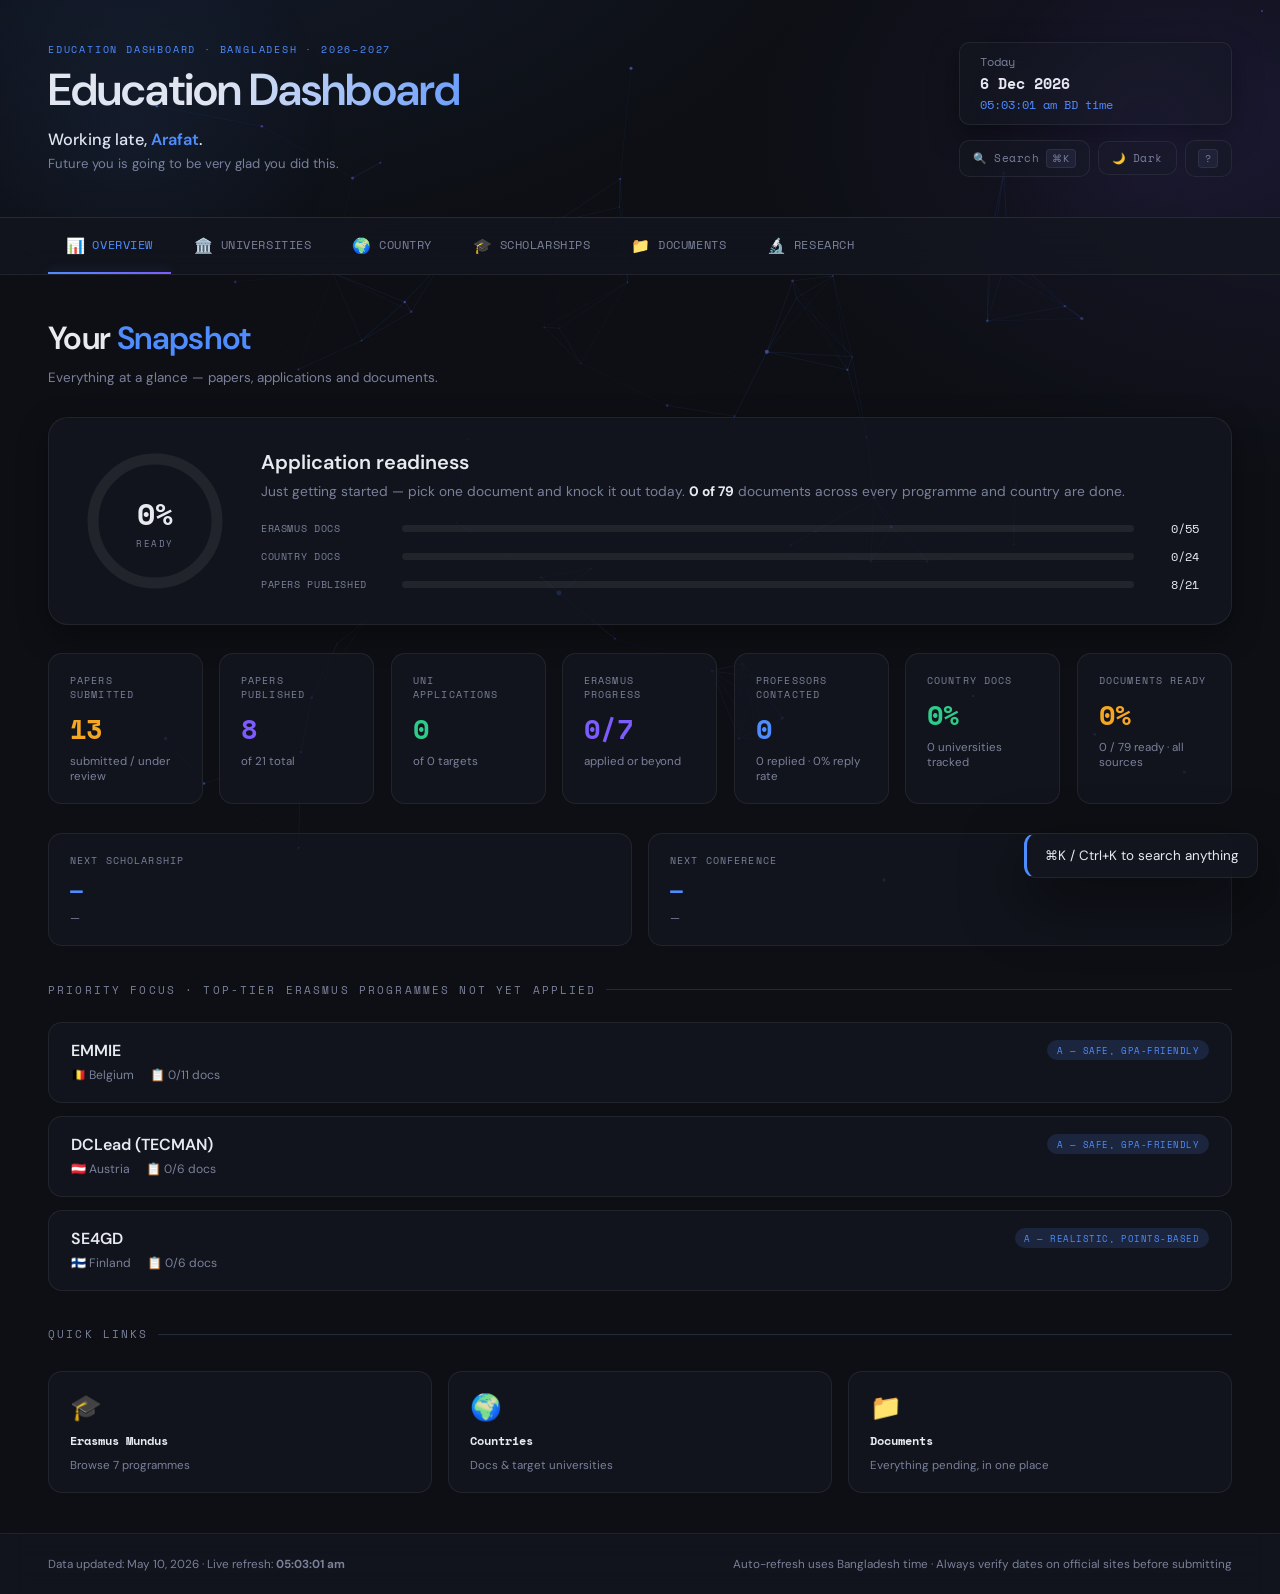
==== commit db6713db: "feat: let conference-linked papers record an outcome Conference-linked papers were pinned to "Under " ====
--- a/conferences.html
+++ b/conferences.html
@@ -1419,10 +1419,24 @@
   ];
 
   // virtual papers auto-linked from conference submissions (submitted → under review)
+  // Conference-linked papers start at "Under Review". Outcomes (accepted,
+  // rejected, …) are recorded here, keyed by title, so the verdict survives
+  // without editing the submissions map.
+  function paperOutcomes() { return load('edu_paper_outcome', {}); }
+  function setPaperOutcome(title, status) {
+    const m = paperOutcomes();
+    if (!status || status === 'Under Review') delete m[title]; else m[title] = status;
+    save('edu_paper_outcome', m);
+    renderResearch();
+    renderOverview();
+  }
   function confLinkedPapers() {
     const out = [];
+    const outcome = paperOutcomes();
     Object.keys(submissions).forEach(conf => {
-      submissions[conf].forEach(title => out.push({ title, venue: conf, status: 'Under Review', source: 'conf' }));
+      submissions[conf].forEach(title => out.push({
+        title, venue: conf, status: outcome[title] || 'Under Review', source: 'conf'
+      }));
     });
     return out;
   }
@@ -1496,7 +1510,14 @@
     el.innerHTML = listRows.map(p => {
       const locked = p.source !== 'user';
       const actions = locked
-        ? (p.link ? '<a class="icon-btn" href="' + esc(p.link) + '" target="_blank" rel="noopener" title="Open">↗</a>' : '')
+        ? (p.source === 'conf'
+            ? '<select class="paper-outcome" onchange="setPaperOutcome(this.dataset.t, this.value)" ' +
+              'data-t="' + esc(p.title) + '" title="Record the outcome">' +
+              ['Under Review', 'Accepted', 'Published', 'Rejected'].map(s =>
+                '<option value="' + s + '"' + (s === p.status ? ' selected' : '') + '>' + s + '</option>').join('') +
+              '</select>'
+            : '') +
+          (p.link ? '<a class="icon-btn" href="' + esc(p.link) + '" target="_blank" rel="noopener" title="Open">↗</a>' : '')
         : '<button class="icon-btn" onclick="editPaper(\'' + p.id + '\')" title="Edit">✎</button>' +
           '<button class="icon-btn del" onclick="delEntry(\'edu_research\',\'' + p.id + '\',renderResearch)" title="Delete">🗑</button>';
       return '<div class="entry"><div class="entry-top"><div>' +
--- a/assets/ui-pro.css
+++ b/assets/ui-pro.css
@@ -482,6 +482,14 @@
 .st-rejected { background: rgba(255,95,95,.16); color: var(--red); }
 .st-no-response { background: rgba(122,129,154,.18); color: var(--muted); }
 
+.paper-outcome {
+  font-family: 'Space Mono', monospace; font-size: .6rem; letter-spacing: .04em;
+  background: var(--surface2); border: 1px solid var(--glass-brd); border-radius: 7px;
+  color: var(--muted); padding: .28rem .45rem; cursor: pointer;
+}
+.paper-outcome:hover { border-color: var(--accent); color: var(--accent); }
+.paper-outcome:focus { outline: none; border-color: var(--accent); }
+
 .ot-blank {
   text-align: center; padding: 2.5rem 1rem; color: var(--muted); font-size: .85rem;
   background: var(--glass); border: 1px dashed var(--glass-brd); border-radius: 14px;
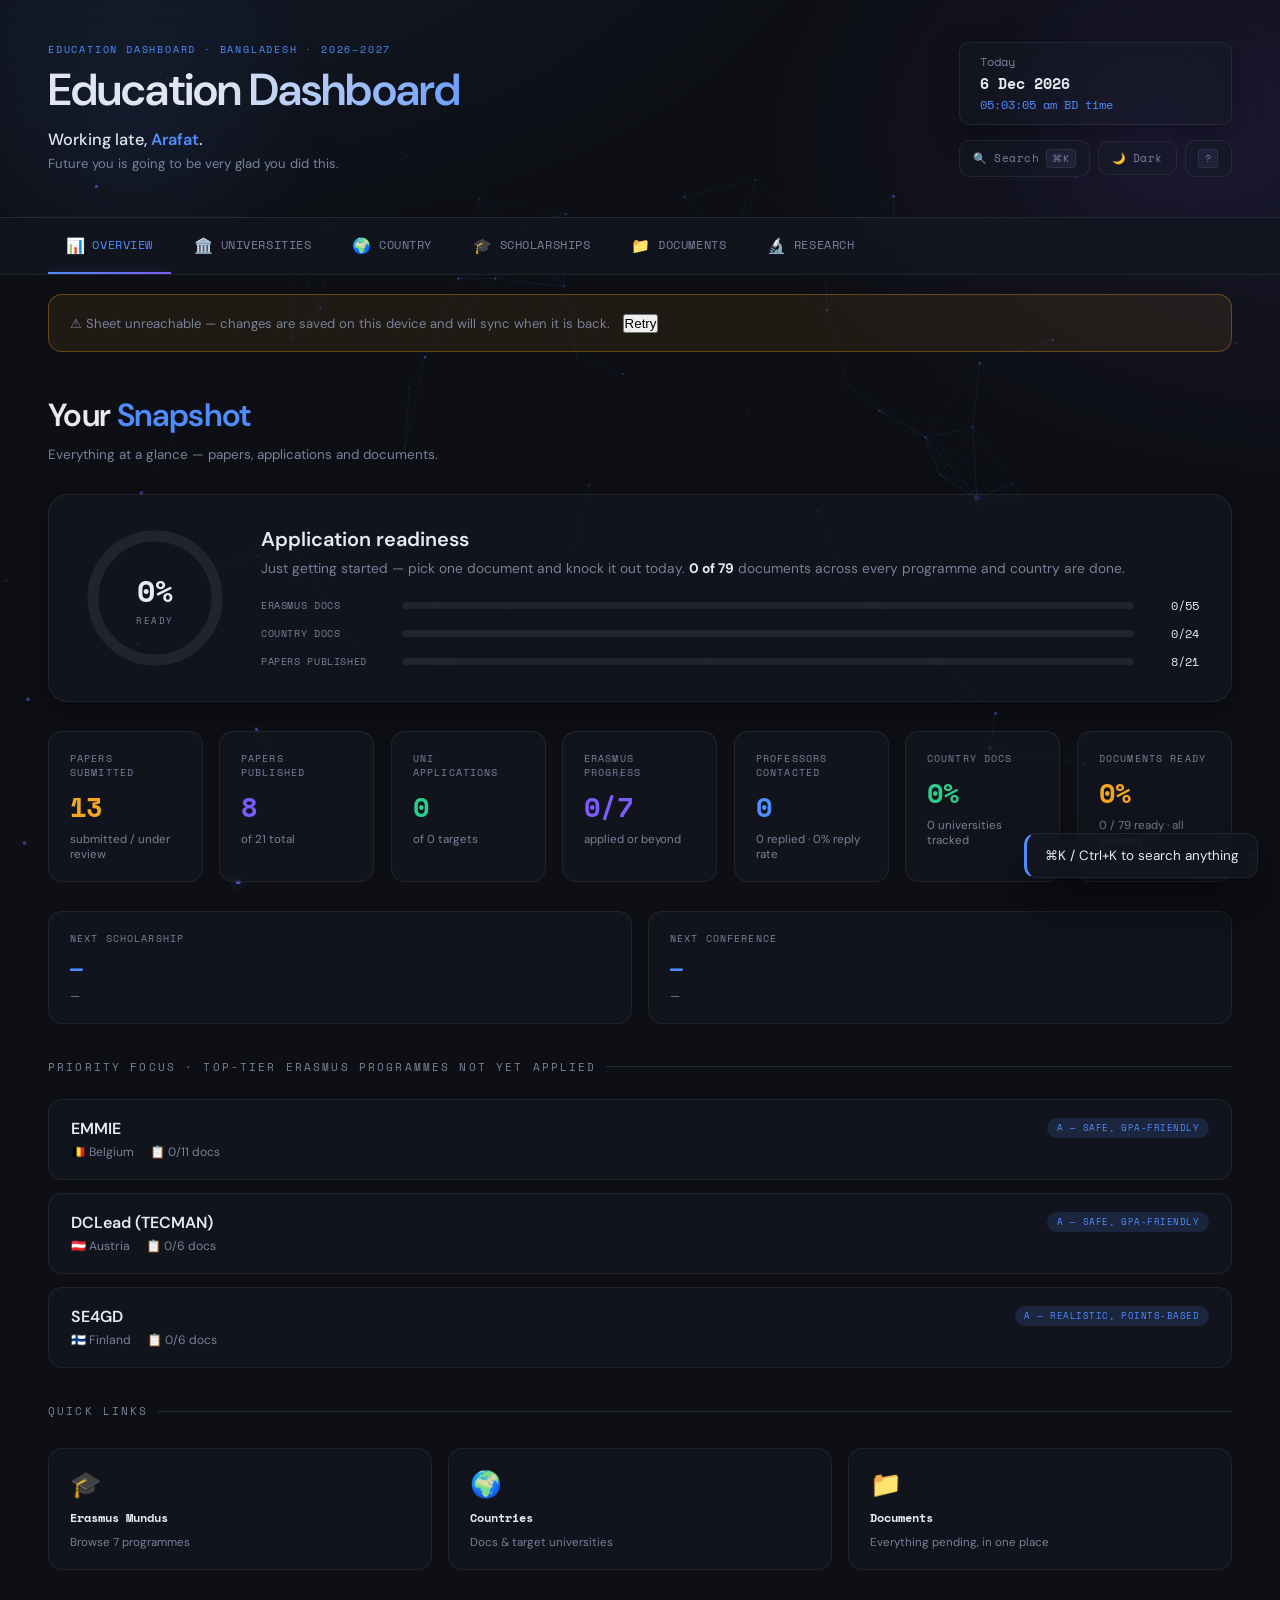
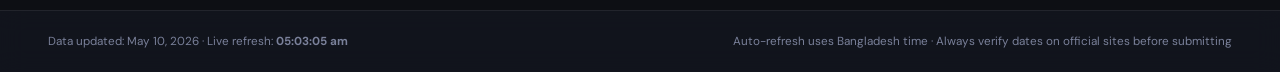
==== commit 25d1aad1: "feat: make all dashboard state a cross-device Sheet database Checkbox state, paper outcomes and manu" ====
--- a/conferences.html
+++ b/conferences.html
@@ -6,6 +6,7 @@
 <title>BD Conference Deadlines 2026–2027</title>
 <link href="https://fonts.googleapis.com/css2?family=Space+Mono:wght@400;700&family=DM+Sans:wght@300;400;500;600&display=swap" rel="stylesheet">
 <script src="assets/sheet-api.js"></script>
+<script src="assets/db.js"></script>
 <script src="assets/erasmus-data.js"></script>
 <script src="assets/country-data.js"></script>
 <script src="assets/outreach.js"></script>
@@ -938,11 +939,17 @@
   }
 
   // ---- storage helpers ----
+  // Backed by the Sheet through assets/db.js so state follows you between
+  // devices. Falls back to plain localStorage if db.js is missing.
   function load(key, fallback) {
+    if (window.DB) return DB.load(key, fallback);
     try { const v = JSON.parse(localStorage.getItem(key)); return v == null ? fallback : v; }
     catch (e) { return fallback; }
   }
-  function save(key, val) { localStorage.setItem(key, JSON.stringify(val)); }
+  function save(key, val) {
+    if (window.DB) return DB.save(key, val);
+    localStorage.setItem(key, JSON.stringify(val));
+  }
   function uid() { return Date.now().toString(36) + Math.random().toString(36).slice(2, 6); }
 
   function prettyDate(ds) {
@@ -1750,6 +1757,20 @@
       if (countryView.mode === 'grid') renderCountryPanel();
     });
   }
+  // State arrives from the Sheet a moment after first paint (and whenever a
+  // change lands from another device) — redraw whatever depends on it.
+  if (window.DB) {
+    DB.onChange(() => {
+      renderUni();
+      renderErasmusDocs();
+      renderCountryDocsPending();
+      renderDocs();
+      renderResearch();
+      renderOverview();
+      if (scholarshipView.mode !== 'cats') renderScholarshipsPanel();
+      if (countryView.mode === 'detail') renderCountryPanel();
+    });
+  }
   renderUni();
   renderErasmusDocs();
   renderCountryDocsPending();
@@ -1811,6 +1832,7 @@
 <canvas id="confetti" aria-hidden="true"></canvas>
 
 <script src="assets/outreach-ui.js"></script>
+<script src="assets/setup-ui.js"></script>
 <script src="assets/ui-pro.js"></script>
 </body>
 </html>
--- a/assets/ui-pro.css
+++ b/assets/ui-pro.css
@@ -482,6 +482,44 @@
 .st-rejected { background: rgba(255,95,95,.16); color: var(--red); }
 .st-no-response { background: rgba(122,129,154,.18); color: var(--muted); }
 
+/* ---- database setup banner ---- */
+#db-setup:empty { display: none; }
+.setup-bar {
+  margin: 1.2rem 3rem 0; padding: 1.1rem 1.3rem;
+  background: rgba(245,166,35,.08); border: 1px solid rgba(245,166,35,.32);
+  border-radius: 14px; font-size: .82rem; color: var(--muted); line-height: 1.6;
+}
+.setup-bar.offline { display: flex; align-items: center; gap: .8rem; flex-wrap: wrap; }
+.setup-head b { display: block; color: var(--amber); font-size: .95rem; margin-bottom: .2rem; }
+.setup-steps { margin: .7rem 0 .9rem 1.1rem; padding: 0; }
+.setup-steps li { margin: .18rem 0; }
+.setup-steps b, .setup-head span b { color: var(--text); }
+.setup-tabs { display: flex; flex-direction: column; gap: .5rem; }
+.setup-tab {
+  display: flex; align-items: center; gap: .7rem; flex-wrap: wrap;
+  background: var(--surface); border: 1px solid var(--glass-brd);
+  border-radius: 10px; padding: .55rem .8rem;
+}
+.setup-name {
+  font-family: 'Space Mono', monospace; font-size: .72rem; font-weight: 700;
+  color: var(--accent); background: rgba(79,141,255,.12);
+  border-radius: 5px; padding: .2rem .55rem; white-space: nowrap;
+}
+.setup-why { font-size: .74rem; color: var(--muted); white-space: nowrap; }
+.setup-hdrs {
+  flex: 1; min-width: 180px; font-family: 'Space Mono', monospace;
+  font-size: .63rem; color: var(--muted); overflow-x: auto; white-space: nowrap;
+}
+.setup-foot {
+  display: flex; align-items: center; gap: .8rem; flex-wrap: wrap;
+  margin-top: .9rem; padding-top: .8rem; border-top: 1px dashed rgba(245,166,35,.25);
+  font-size: .76rem;
+}
+.setup-foot code, .setup-bar code:not(.setup-name):not(.setup-hdrs) {
+  font-family: 'Space Mono', monospace; font-size: .7rem;
+  background: var(--surface2); border-radius: 4px; padding: .08rem .3rem; color: var(--text);
+}
+
 .paper-outcome {
   font-family: 'Space Mono', monospace; font-size: .6rem; letter-spacing: .04em;
   background: var(--surface2); border: 1px solid var(--glass-brd); border-radius: 7px;
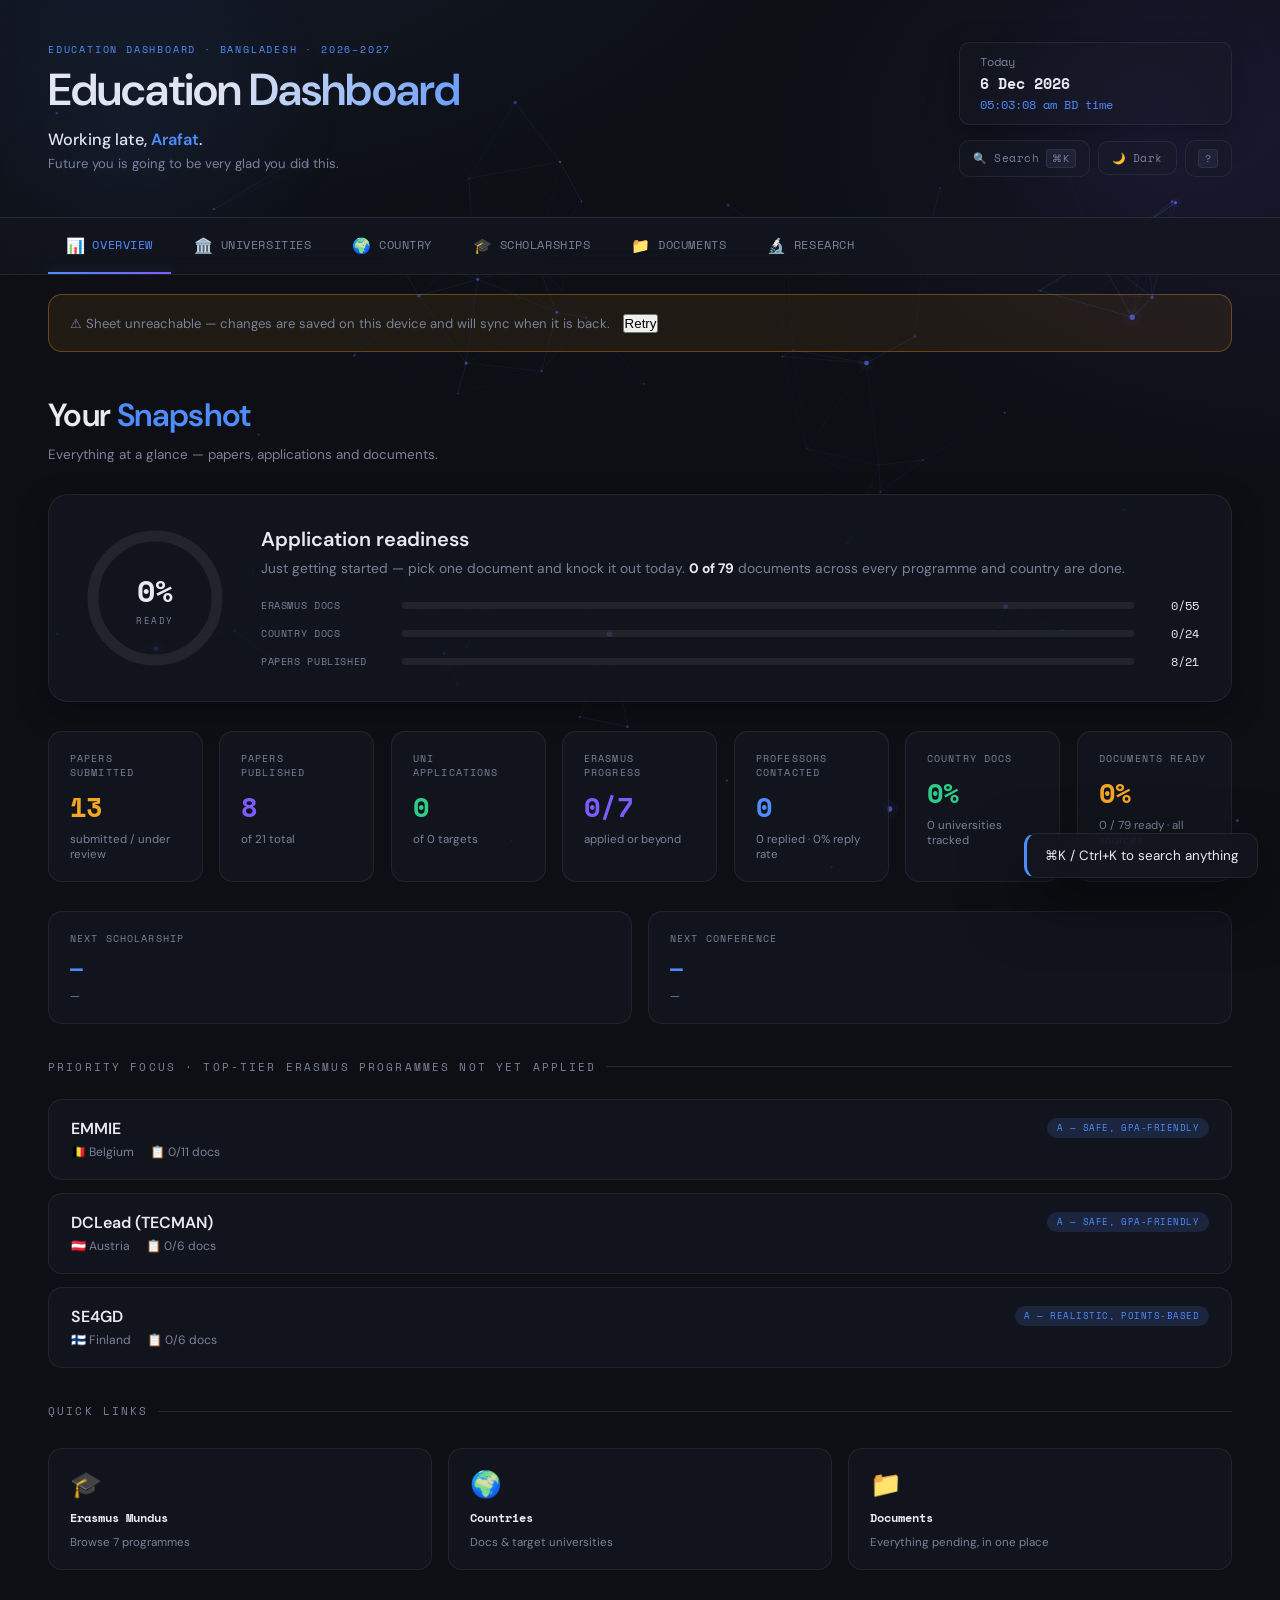
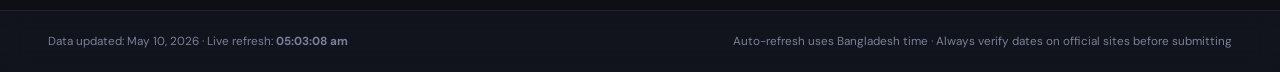
==== commit abd65f68: "feat: make papers a single synchronized source of truth A paper used to exist in up to three disconn" ====
--- a/conferences.html
+++ b/conferences.html
@@ -7,6 +7,7 @@
 <link href="https://fonts.googleapis.com/css2?family=Space+Mono:wght@400;700&family=DM+Sans:wght@300;400;500;600&display=swap" rel="stylesheet">
 <script src="assets/sheet-api.js"></script>
 <script src="assets/db.js"></script>
+<script src="assets/papers.js"></script>
 <script src="assets/erasmus-data.js"></script>
 <script src="assets/country-data.js"></script>
 <script src="assets/outreach.js"></script>
@@ -756,7 +757,7 @@
   }
 
   // ---- submitted papers ----
-  const submissions = {
+  const SUBMISSION_SEED = {
     'BECITHCON 2026': [
       'Mortality Trend Analysis and Risk Factor Correlation: A Data-Driven Study Using WHO Global Health Data'
     ],
@@ -794,40 +795,44 @@
     return s.replace(/[&<>"']/g, c => ({ '&':'&amp;','<':'&lt;','>':'&gt;','"':'&quot;',"'":'&#39;' }[c]));
   }
 
+  // Conference cards show whatever the paper store says is currently with
+  // that conference, so changing a paper's status or venue updates the card.
   function injectSubmissions() {
-    let total = 0;
+    if (!window.PAPERS) return;
+    document.querySelectorAll('.card .submitted').forEach(el => el.remove());
     document.querySelectorAll('.card').forEach(card => {
       const link = card.querySelector('.conf-name a');
       if (!link) return;
-      const papers = submissions[link.textContent.trim()];
-      if (!papers) return;
-      card.classList.add('has-submission');
+      const papers = PAPERS.forVenue(link.textContent.trim());
+      card.classList.toggle('has-submission', papers.length > 0);
+      if (!papers.length) return;
       const block = document.createElement('div');
       block.className = 'submitted';
       const n = papers.length;
       block.innerHTML = '<div class="submitted-head">Submitted · ' + n + ' paper' + (n > 1 ? 's' : '') + '</div>' +
-        papers.map(p => '<div class="paper-item">' + esc(p) + '</div>').join('');
+        papers.map(p => '<div class="paper-item">' + esc(p.title) +
+          '<span class="paper-item-status ' + (paperPill[p.status] || 'pill-muted') + '">' + esc(p.status) + '</span></div>').join('');
       const bar = card.querySelector('.conf-date-bar');
       card.insertBefore(block, bar);
-      total += n;
     });
     const pc = document.getElementById('paper-count');
-    if (pc) pc.textContent = total;
+    if (pc) pc.textContent = PAPERS.counts().live;
   }
 
   function renderModal() {
-    const rows = [];
-    let i = 0;
-    Object.keys(submissions).forEach(conf => {
-      submissions[conf].forEach(title => {
-        i++;
-        rows.push('<div class="paper-row"><div class="paper-num">' + i + '</div>' +
-          '<div class="paper-info"><div class="paper-conf">' + esc(conf) + '</div>' +
-          '<div class="paper-title">' + esc(title) + '</div></div></div>');
-      });
-    });
-    document.getElementById('modal-body').innerHTML = rows.join('');
-    document.getElementById('modal-sub').textContent = i + ' papers across ' + Object.keys(submissions).length + ' conferences';
+    if (!window.PAPERS) return;
+    const list = PAPERS.all().slice().sort((a, b) =>
+      String(a.venue).localeCompare(String(b.venue)) || String(a.title).localeCompare(String(b.title)));
+    const venues = {};
+    list.forEach(p => { if (p.venue) venues[p.venue] = 1; });
+    document.getElementById('modal-body').innerHTML = list.map((p, i) =>
+      '<div class="paper-row"><div class="paper-num">' + (i + 1) + '</div>' +
+      '<div class="paper-info"><div class="paper-conf">' + esc(p.venue || 'No venue set') +
+        ' <span class="pill ' + (paperPill[p.status] || 'pill-muted') + '">' + esc(p.status) + '</span></div>' +
+      '<div class="paper-title">' + esc(p.title) + '</div></div></div>').join('') ||
+      '<div class="paper-row"><div class="paper-info">No papers yet.</div></div>';
+    document.getElementById('modal-sub').textContent =
+      list.length + ' papers across ' + Object.keys(venues).length + ' venues';
   }
 
   function openPapers() { document.getElementById('papers-modal').classList.add('open'); }
@@ -1376,13 +1381,13 @@
   }
 
   // ======================= RESEARCH =======================
-  const PAPER_STATUS = ['Writing', 'Submitted', 'Under Review', 'Accepted', 'Published', 'Rejected'];
+  // Status list lives in assets/papers.js (PAPERS.STATUS); this maps it to pills.
   const paperPill = { 'Writing': 'pill-muted', 'Submitted': 'pill-blue', 'Under Review': 'pill-amber', 'Accepted': 'pill-green', 'Published': 'pill-violet', 'Rejected': 'pill-red' };
 
   const RG_PROFILE = 'https://www.researchgate.net/profile/K-M-Arafat-Islam';
 
   /* 8 published papers. venue = conference/journal (fill real names). */
-  const PUBLISHED_PAPERS = [
+  const PUBLISHED_SEED = [
     {
       title: 'Early Detection of Mental Health Disorders Among Private University Students in Bangladesh Using Machine Learning-Based Behavioral Data Analysis',
       venue: 'Int\'l Conf on Intelligent Data Analysis and Applications (IDAA 2025), Atlantis Press', year: '2026',
@@ -1425,46 +1430,28 @@
     }
   ];
 
-  // virtual papers auto-linked from conference submissions (submitted → under review)
-  // Conference-linked papers start at "Under Review". Outcomes (accepted,
-  // rejected, …) are recorded here, keyed by title, so the verdict survives
-  // without editing the submissions map.
-  function paperOutcomes() { return load('edu_paper_outcome', {}); }
-  function setPaperOutcome(title, status) {
-    const m = paperOutcomes();
-    if (!status || status === 'Under Review') delete m[title]; else m[title] = status;
-    save('edu_paper_outcome', m);
-    renderResearch();
-    renderOverview();
-  }
-  function confLinkedPapers() {
+  /* First-run seed: everything that used to be hardcoded, turned into real
+     records the store owns from then on. Runs once (PAPERS.seed guards on
+     an empty store plus a DB flag), after which these lists are unused. */
+  function paperSeed() {
     const out = [];
-    const outcome = paperOutcomes();
-    Object.keys(submissions).forEach(conf => {
-      submissions[conf].forEach(title => out.push({
-        title, venue: conf, status: outcome[title] || 'Under Review', source: 'conf'
-      }));
+    Object.keys(SUBMISSION_SEED).forEach(conf => {
+      SUBMISSION_SEED[conf].forEach(title => out.push({ title, venue: conf, status: 'Under Review' }));
     });
+    PUBLISHED_SEED.forEach(p => out.push({
+      title: p.title, venue: p.venue || '', status: 'Published',
+      year: p.year || '', link: p.link || RG_PROFILE
+    }));
     return out;
   }
-  function publishedLinkedPapers() {
-    return PUBLISHED_PAPERS.map(p => ({
-      title: p.title, venue: p.venue || '', status: 'Published',
-      year: p.year || '', link: p.link || RG_PROFILE, source: 'rg'
-    }));
-  }
-  /* which index/database a paper lives in, derived from its source link */
-  function paperIndex(link) {
-    if (/ieeexplore\.ieee\.org/.test(link)) return { cls: 'idx-ieee', accent: '#4fa8e8', label: 'IEEE Xplore', ico: '⚡' };
-    if (/link\.springer\.com/.test(link)) return { cls: 'idx-springer', accent: '#f5c518', label: 'Springer', ico: '📗' };
-    if (/books\.google\.com|atlantis-press/.test(link)) return { cls: 'idx-atlantis', accent: '#2ecc8a', label: 'Atlantis Press', ico: '📘' };
-    return { cls: 'idx-rg', accent: '#7c5cfc', label: 'ResearchGate', ico: '🎓' };
-  }
   function renderPublishedCards() {
-    document.getElementById('pub-count').textContent = PUBLISHED_PAPERS.length;
-    document.getElementById('pub-grid').innerHTML = PUBLISHED_PAPERS.map((p, i) => {
+    const pubs = PAPERS.published();
+    document.getElementById('pub-count').textContent = pubs.length;
+    const grid = document.getElementById('pub-grid');
+    if (!pubs.length) { grid.innerHTML = emptyState('📄', 'Nothing published yet. Set a paper to “Published” and it appears here.'); return; }
+    grid.innerHTML = pubs.map((p, i) => {
       const link = p.link || RG_PROFILE;
-      const idx = paperIndex(link);
+      const idx = PAPERS.indexOf(link);
       return '<div class="pub-card" style="--pub-accent:' + idx.accent + '">' +
         '<div class="pub-top"><div class="pub-top-l"><span class="pub-idx">' + String(i + 1).padStart(2, '0') + '</span>' +
         '<span class="pub-index-badge ' + idx.cls + '">' + idx.ico + ' ' + idx.label + '</span></div>' +
@@ -1473,35 +1460,38 @@
         '<div class="pub-foot">' +
         '<div class="pub-venue">🏛️ <span>' + (p.venue ? esc(p.venue) : '<i style="opacity:.6">venue not set</i>') +
         (p.year ? ' · ' + esc(p.year) : '') + '</span></div>' +
-        '<div class="pub-link-row"><a href="' + esc(link) + '" target="_blank" rel="noopener" style="color:var(--accent2);text-decoration:none;font-size:.72rem">🔗 View source ↗</a></div>' +
+        '<div class="pub-link-row">' +
+          '<a href="' + esc(link) + '" target="_blank" rel="noopener" style="color:var(--accent2);text-decoration:none;font-size:.72rem">🔗 View source ↗</a>' +
+          '<span><button class="icon-btn" onclick="editPaper(\'' + p.id + '\')" title="Edit">✎</button>' +
+          '<button class="icon-btn del" onclick="deletePaper(\'' + p.id + '\')" title="Delete">🗑</button></span>' +
+        '</div>' +
         '</div></div>';
     }).join('');
   }
 
-  function allPapers() {
-    // conference-linked + published (locked) + user-added
-    return [
-      ...confLinkedPapers(),
-      ...publishedLinkedPapers(),
-      ...load('edu_research', []).map(p => ({ ...p, source: 'user' }))
-    ];
+  function allPapers() { return window.PAPERS ? PAPERS.all() : []; }
+
+  /* One change to a paper has to move every surface that shows it, so all
+     of them re-render together. */
+  function refreshPapers() {
+    renderResearch();
+    renderConfCards();
+    renderOverview();
   }
 
   function renderResearch() {
-    const list = allPapers();
-    const counts = {};
-    PAPER_STATUS.forEach(s => counts[s] = 0);
-    list.forEach(p => { if (counts[p.status] != null) counts[p.status]++; });
-    const indexedCount = PUBLISHED_PAPERS.filter(p => paperIndex(p.link || '').cls !== 'idx-rg').length;
+    if (!window.PAPERS) return;
+    const c = PAPERS.counts();
+    const indexedCount = PAPERS.published().filter(PAPERS.isIndexed).length;
     const tiles = [
-      { l: 'Total', v: list.length, c: 'stat-accent' },
-      { l: 'Published', v: PUBLISHED_PAPERS.length, c: 'stat-violet' },
+      { l: 'Total', v: c.total, c: 'stat-accent' },
+      { l: 'Published', v: c['Published'], c: 'stat-violet' },
       { l: 'Indexed (IEEE/Springer)', v: indexedCount, c: 'stat-green' },
-      { l: 'Writing', v: counts['Writing'], c: 'stat-muted' },
-      { l: 'Submitted', v: counts['Submitted'], c: 'stat-accent' },
-      { l: 'Under Review', v: counts['Under Review'], c: 'stat-amber' },
-      { l: 'Accepted', v: counts['Accepted'], c: 'stat-green' },
-      { l: 'Rejected', v: counts['Rejected'], c: 'stat-red' }
+      { l: 'Writing', v: c['Writing'], c: 'stat-muted' },
+      { l: 'Submitted', v: c['Submitted'], c: 'stat-accent' },
+      { l: 'Under Review', v: c['Under Review'], c: 'stat-amber' },
+      { l: 'Accepted', v: c['Accepted'], c: 'stat-green' },
+      { l: 'Rejected', v: c['Rejected'], c: 'stat-red' }
     ];
     document.getElementById('research-stats').innerHTML = tiles.map(t =>
       '<div class="stat-tile"><div class="stat-label">' + t.l + '</div>' +
@@ -1509,53 +1499,62 @@
 
     renderPublishedCards();
 
-    // list = conference-linked + user papers (published shown as cards above)
-    const listRows = list.filter(p => p.source !== 'rg');
-    const srcTag = { conf: '<span class="pill pill-blue">🔗 Conference</span>', rg: '<span class="pill pill-violet">🎓 ResearchGate</span>' };
+    const listRows = PAPERS.inProgress();
     const el = document.getElementById('research-list');
-    if (!listRows.length) { el.innerHTML = emptyState('🔬', 'No submitted papers yet.'); return; }
-    el.innerHTML = listRows.map(p => {
-      const locked = p.source !== 'user';
-      const actions = locked
-        ? (p.source === 'conf'
-            ? '<select class="paper-outcome" onchange="setPaperOutcome(this.dataset.t, this.value)" ' +
-              'data-t="' + esc(p.title) + '" title="Record the outcome">' +
-              ['Under Review', 'Accepted', 'Published', 'Rejected'].map(s =>
-                '<option value="' + s + '"' + (s === p.status ? ' selected' : '') + '>' + s + '</option>').join('') +
-              '</select>'
-            : '') +
-          (p.link ? '<a class="icon-btn" href="' + esc(p.link) + '" target="_blank" rel="noopener" title="Open">↗</a>' : '')
-        : '<button class="icon-btn" onclick="editPaper(\'' + p.id + '\')" title="Edit">✎</button>' +
-          '<button class="icon-btn del" onclick="delEntry(\'edu_research\',\'' + p.id + '\',renderResearch)" title="Delete">🗑</button>';
-      return '<div class="entry"><div class="entry-top"><div>' +
+    if (!listRows.length) { el.innerHTML = emptyState('🔬', 'No papers in progress. Use “+ Add Paper”.'); return; }
+    el.innerHTML = listRows.map(p =>
+      '<div class="entry"><div class="entry-top"><div>' +
         '<div class="entry-title">' + esc(p.title || 'Untitled') + '</div>' +
         '<div class="entry-meta">' +
-        (p.venue ? '<span>🎯 <b>' + esc(p.venue) + '</b></span>' : '') +
-        (p.date ? '<span>📅 <b>' + prettyDate(p.date) + '</b></span>' : '') +
-        (p.year ? '<span>📅 <b>' + esc(p.year) + '</b></span>' : '') +
-        (locked ? '<span>' + srcTag[p.source] + '</span>' : '') +
+          (p.venue ? '<span>🎯 <b>' + esc(p.venue) + '</b></span>' : '') +
+          (p.date ? '<span>📅 <b>' + prettyDate(p.date) + '</b></span>' : '') +
+          (p.year && !p.date ? '<span>📅 <b>' + esc(p.year) + '</b></span>' : '') +
         '</div></div><div class="entry-actions">' +
-        '<span class="pill ' + (paperPill[p.status] || 'pill-muted') + '">' + esc(p.status) + '</span>' +
-        actions +
-        '</div></div></div>';
-    }).join('');
-  }
+        '<select class="paper-outcome" data-pid="' + p.id + '" title="Change status">' +
+          PAPERS.STATUS.map(s => '<option value="' + s + '"' + (s === p.status ? ' selected' : '') + '>' + s + '</option>').join('') +
+        '</select>' +
+        (p.link ? '<a class="icon-btn" href="' + esc(p.link) + '" target="_blank" rel="noopener" title="Open">↗</a>' : '') +
+        '<button class="icon-btn" onclick="editPaper(\'' + p.id + '\')" title="Edit">✎</button>' +
+        '<button class="icon-btn del" onclick="deletePaper(\'' + p.id + '\')" title="Delete">🗑</button>' +
+      '</div></div></div>').join('');
+
+    el.querySelectorAll('select[data-pid]').forEach(sel => {
+      sel.addEventListener('change', () => {
+        PAPERS.setField(sel.dataset.pid, 'status', sel.value);
+        refreshPapers();
+      });
+    });
+  }
+
   function paperFields(p) {
+    // Venue offers the tracked conferences first, but stays free text so a
+    // journal or a venue not on the deadline list can be typed in.
+    const venues = (typeof CONFS !== 'undefined' ? CONFS : []).map(c => c.name);
     return [
       { k: 'title', label: 'Paper Title', type: 'text', val: p.title, req: true, full: true },
-      { k: 'venue', label: 'Target Conference / Journal', type: 'text', val: p.venue, full: true },
-      { k: 'status', label: 'Status', type: 'select', opts: PAPER_STATUS, val: p.status || 'Writing' },
-      { k: 'date', label: 'Submission Date', type: 'date', val: p.date }
+      { k: 'venue', label: 'Conference / Journal', type: 'text', val: p.venue, full: true,
+        list: venues },
+      { k: 'status', label: 'Status', type: 'select', opts: PAPERS.STATUS, val: p.status || 'Writing' },
+      { k: 'date', label: 'Submission Date', type: 'date', val: p.date },
+      { k: 'year', label: 'Year', type: 'text', val: p.year },
+      { k: 'link', label: 'Paper Link (IEEE / Springer / ResearchGate…)', type: 'text', val: p.link, full: true },
+      { k: 'notes', label: 'Notes', type: 'textarea', val: p.notes, full: true }
     ];
   }
   function openPaperForm() {
     openForm({ title: 'Add Paper', sub: 'New manuscript', fields: paperFields({}),
-      onSave: f => { const l = load('edu_research', []); l.push({ id: uid(), ...f }); save('edu_research', l); renderResearch(); } });
+      onSave: f => { PAPERS.add(f); refreshPapers(); if (window.toast) toast('Paper added', 'ok'); } });
   }
   function editPaper(id) {
-    const l = load('edu_research', []); const p = l.find(x => x.id === id); if (!p) return;
+    const p = PAPERS.byId(id); if (!p) return;
     openForm({ title: 'Edit Paper', sub: esc(p.title || ''), fields: paperFields(p),
-      onSave: f => { Object.assign(p, f); save('edu_research', l); renderResearch(); } });
+      onSave: f => { PAPERS.update(id, f); refreshPapers(); if (window.toast) toast('Paper updated', 'ok'); } });
+  }
+  function deletePaper(id) {
+    const p = PAPERS.byId(id);
+    if (!confirm('Delete "' + ((p && p.title) || 'this paper') + '"?')) return;
+    PAPERS.remove(id);
+    refreshPapers();
   }
 
   // ======================= SHARED: entry modal =======================
@@ -1584,7 +1583,12 @@
       } else {
         const attrs = (f.step ? ' step="' + f.step + '"' : '') + (f.min != null ? ' min="' + f.min + '"' : '') +
           (f.max != null ? ' max="' + f.max + '"' : '') + (f.req ? ' required' : '');
-        ctrl = '<input type="' + f.type + '" name="' + f.k + '" value="' + esc(String(v)) + '"' + attrs + '>';
+        // `list` offers suggestions while still accepting free text
+        const listId = f.list && f.list.length ? 'dl-' + f.k : '';
+        ctrl = '<input type="' + f.type + '" name="' + f.k + '" value="' + esc(String(v)) + '"' + attrs +
+          (listId ? ' list="' + listId + '"' : '') + '>' +
+          (listId ? '<datalist id="' + listId + '">' +
+            f.list.map(o => '<option value="' + esc(String(o)) + '">').join('') + '</datalist>' : '');
       }
       return '<div class="' + cls + '"><label>' + f.label + '</label>' + ctrl + '</div>';
     }).join('');
@@ -1621,8 +1625,6 @@
   }
   function renderOverview() {
     const uni = load('edu_uni', []);
-    const research = load('edu_research', []);
-
     const papers = allPapers();
     const submittedSet = ['Submitted', 'Under Review'];
     const papersSubmitted = papers.filter(p => submittedSet.includes(p.status)).length;
@@ -1765,11 +1767,22 @@
       renderErasmusDocs();
       renderCountryDocsPending();
       renderDocs();
-      renderResearch();
       renderOverview();
       if (scholarshipView.mode !== 'cats') renderScholarshipsPanel();
       if (countryView.mode === 'detail') renderCountryPanel();
     });
+  }
+  // Papers feed the Research tab, the conference cards and the Overview
+  // tiles, so any change — local or arriving from another device — redraws
+  // all three together.
+  if (window.PAPERS) {
+    PAPERS.onChange(() => {
+      renderResearch();
+      renderConfCards();
+      renderOverview();
+    });
+    // Migrate the previously hardcoded lists into the store, once.
+    PAPERS.seed(paperSeed());
   }
   renderUni();
   renderErasmusDocs();
--- a/assets/ui-pro.css
+++ b/assets/ui-pro.css
@@ -520,6 +520,14 @@
   background: var(--surface2); border-radius: 4px; padding: .08rem .3rem; color: var(--text);
 }
 
+/* status chip beside each paper on a conference card */
+.paper-item-status {
+  font-family: 'Space Mono', monospace; font-size: .5rem; letter-spacing: .05em;
+  text-transform: uppercase; padding: .1rem .4rem; border-radius: 20px;
+  margin-left: .45rem; white-space: nowrap; vertical-align: middle;
+}
+.pub-link-row .icon-btn { width: 26px; height: 26px; font-size: .72rem; }
+
 .paper-outcome {
   font-family: 'Space Mono', monospace; font-size: .6rem; letter-spacing: .04em;
   background: var(--surface2); border: 1px solid var(--glass-brd); border-radius: 7px;
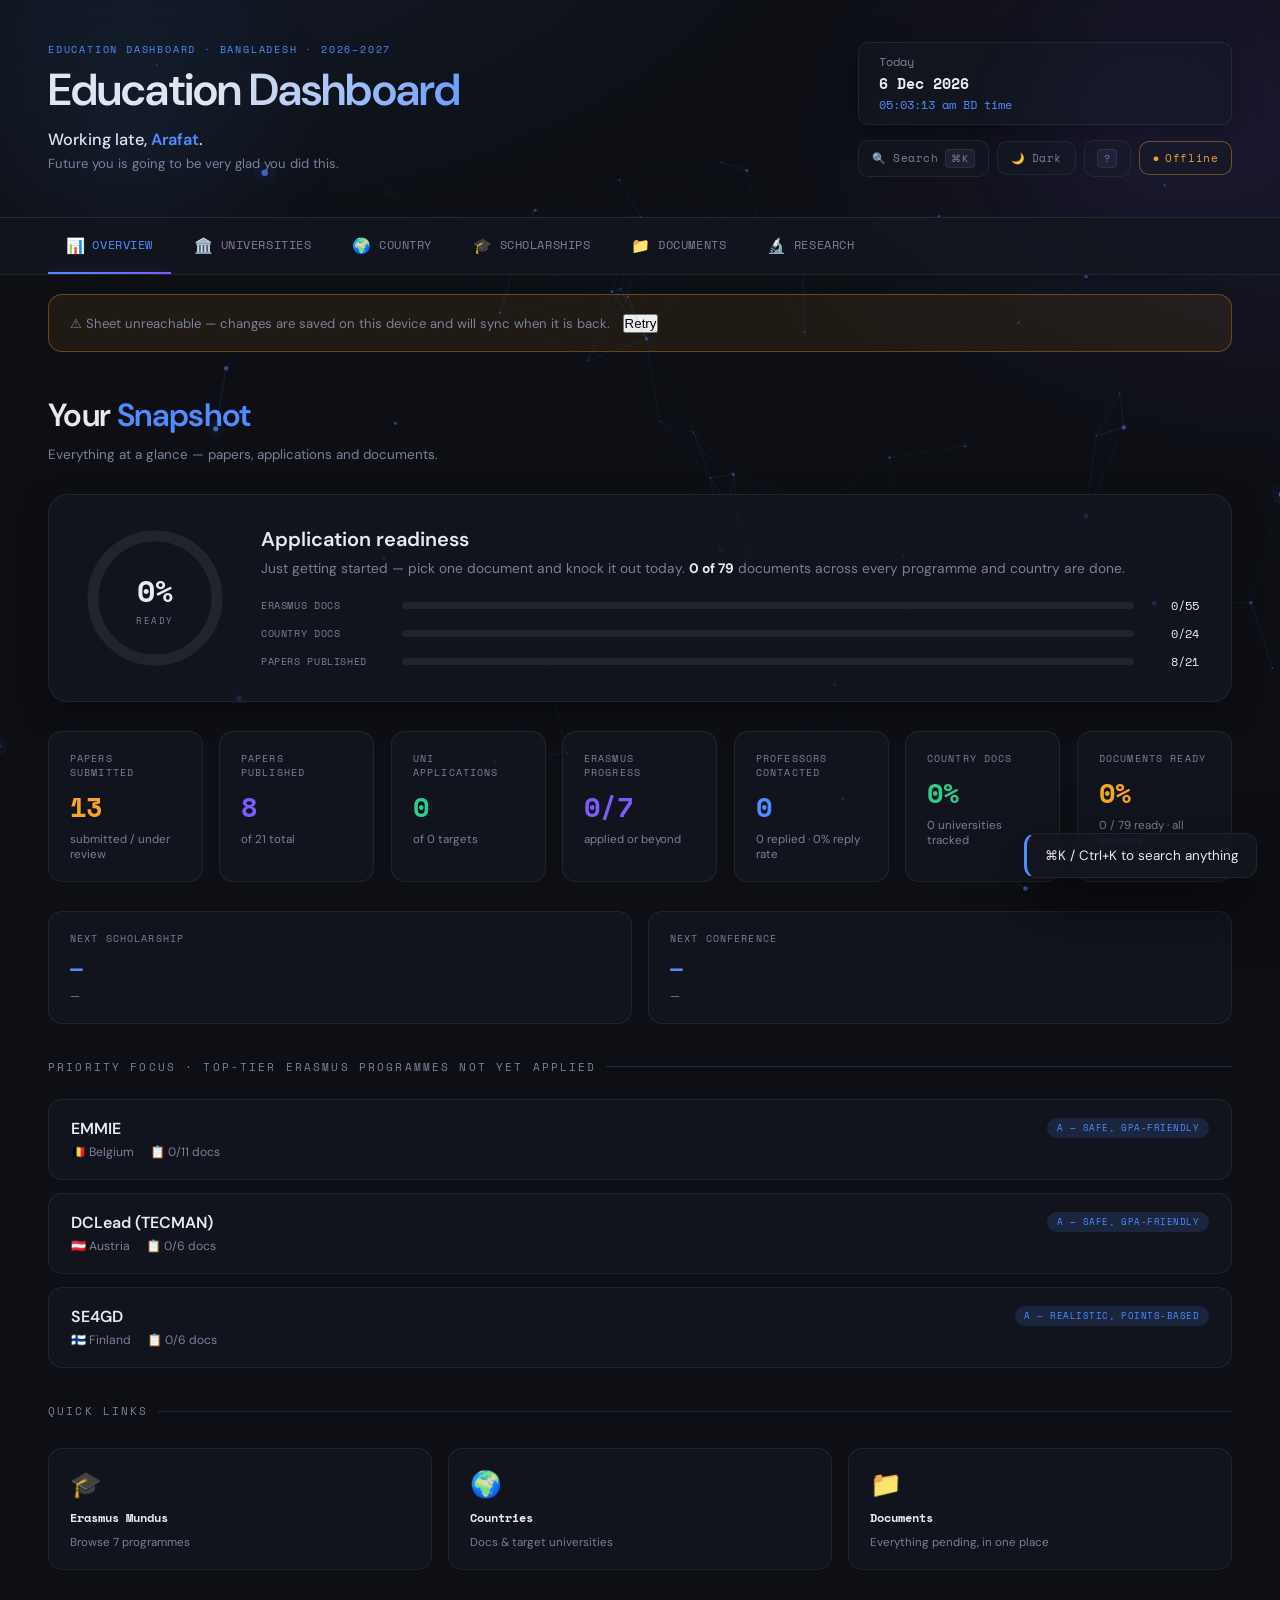
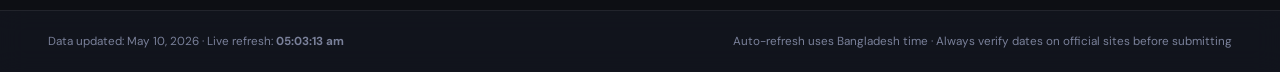
==== commit 50052f90: "fix: stop sync from losing data, and cache for instant loads Auditing the stores turned up several w" ====
--- a/conferences.html
+++ b/conferences.html
@@ -7,6 +7,7 @@
 <link href="https://fonts.googleapis.com/css2?family=Space+Mono:wght@400;700&family=DM+Sans:wght@300;400;500;600&display=swap" rel="stylesheet">
 <script src="assets/sheet-api.js"></script>
 <script src="assets/db.js"></script>
+<script src="assets/sync-core.js"></script>
 <script src="assets/papers.js"></script>
 <script src="assets/erasmus-data.js"></script>
 <script src="assets/country-data.js"></script>
@@ -389,6 +390,7 @@
         <button class="tool-btn" id="palette-btn" title="Search everything">🔍 <span>Search</span> <kbd>⌘K</kbd></button>
         <button class="tool-btn" id="theme-btn" title="Toggle theme">🌙<span>Dark</span></button>
         <button class="tool-btn" id="shortcut-btn" title="Keyboard shortcuts"><kbd>?</kbd></button>
+        <span class="tool-btn sync-chip" id="sync-chip" title="Sync status">●<span>—</span></span>
       </div>
     </div>
   </div>
@@ -835,7 +837,7 @@
       list.length + ' papers across ' + Object.keys(venues).length + ' venues';
   }
 
-  function openPapers() { document.getElementById('papers-modal').classList.add('open'); }
+  function openPapers() { renderModal(); document.getElementById('papers-modal').classList.add('open'); }
   function closePapers() { document.getElementById('papers-modal').classList.remove('open'); }
   document.addEventListener('keydown', e => { if (e.key === 'Escape') closePapers(); });
 
@@ -920,7 +922,8 @@
     if (ov && ov.classList.contains('active') && typeof renderOverview === 'function') renderOverview();
   }
 
-  renderModal();
+  // renderModal() is called when the modal opens (it needs PAPERS and
+  // paperPill, both defined further down) so it is always current.
   loadConferences();
   refreshLiveData();
   setInterval(refreshLiveData, 1000);
@@ -1846,6 +1849,7 @@
 
 <script src="assets/outreach-ui.js"></script>
 <script src="assets/setup-ui.js"></script>
+<script src="assets/sync-status.js"></script>
 <script src="assets/ui-pro.js"></script>
 </body>
 </html>
--- a/assets/ui-pro.css
+++ b/assets/ui-pro.css
@@ -482,6 +482,14 @@
 .st-rejected { background: rgba(255,95,95,.16); color: var(--red); }
 .st-no-response { background: rgba(122,129,154,.18); color: var(--muted); }
 
+/* ---- sync status chip ---- */
+.sync-chip { cursor: default; gap: .35rem; }
+.sync-chip.saved { color: var(--green); border-color: rgba(46,204,138,.35); }
+.sync-chip.saving { color: var(--accent); border-color: rgba(79,141,255,.35); }
+.sync-chip.saving::first-letter { animation: syncPulse 1.1s ease-in-out infinite; }
+.sync-chip.local { color: var(--amber); border-color: rgba(245,166,35,.4); }
+@keyframes syncPulse { 0%,100% { opacity: 1; } 50% { opacity: .25; } }
+
 /* ---- database setup banner ---- */
 #db-setup:empty { display: none; }
 .setup-bar {
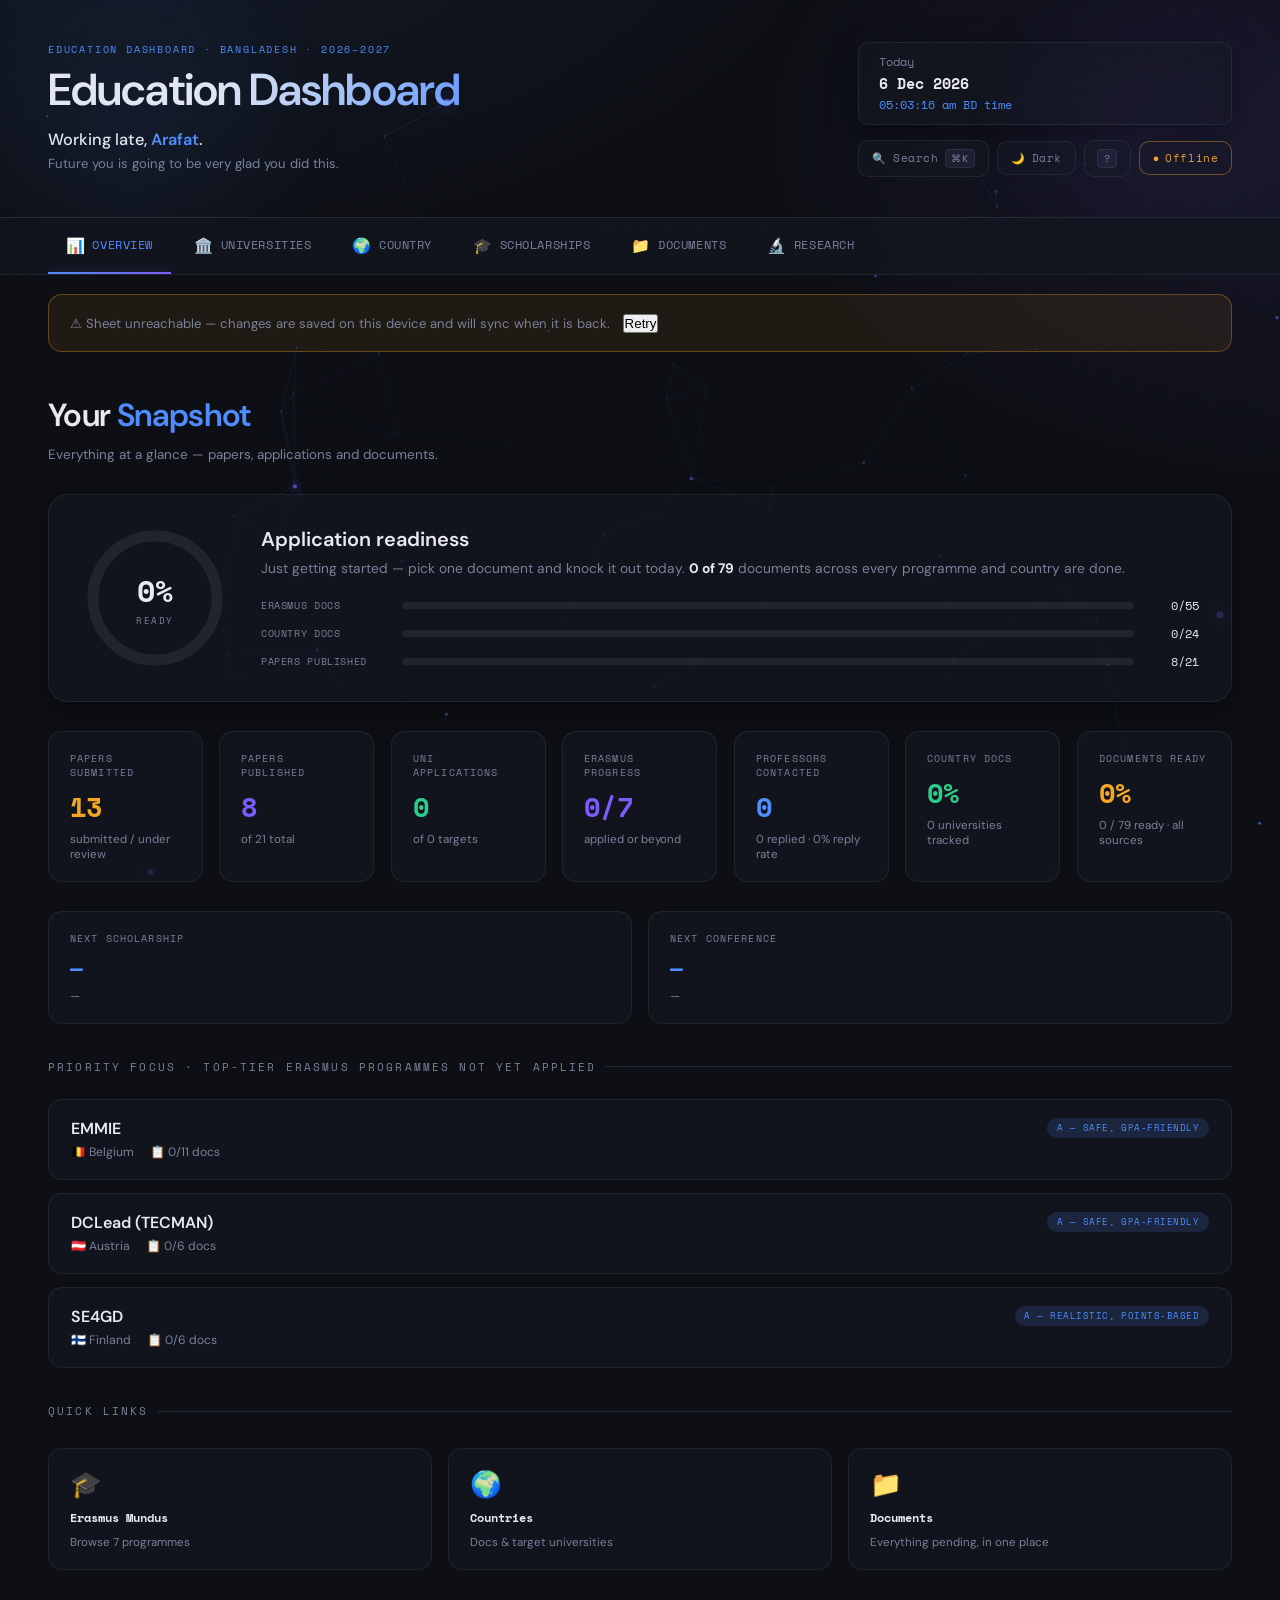
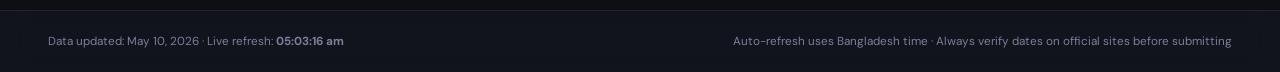
==== commit 8009dbf0: "feat: add IEEE i-COSTE 2026 and IEEE CSDE 2026 conferences Both run as one joint event at Best Weste" ====
--- a/conferences.html
+++ b/conferences.html
@@ -858,7 +858,9 @@
     { name:"ICECE 2026", url:"https://icece.org.bd/2026/", full:"14th Int'l Conference on Electrical & Computer Engineering", deadline:"2026-08-30", extended:"", notification:"2026-11-01", cameraReady:"2026-11-10", registration:"2026-11-10", event:"Dec 10–12, 2026", venue:"BUET, Dhaka", glow:"" },
     { name:"ICCIT 2026", url:"https://iccit.org.bd/2026/", full:"29th Int'l Conf on Computer and Information Technology", deadline:"2026-08-31", extended:"", notification:"2026-10-15", cameraReady:"2026-11-01", registration:"2026-11-01", event:"Dec 18–20, 2026", venue:"Cox's Bazar", glow:"" },
     { name:"WIECON-ECE 2026", url:"https://wiecon-ece.org", full:"12th IEEE Int'l Women in Engineering Conf on Electrical & Computer Eng", deadline:"2026-08-15", extended:"", notification:"2026-09-01", cameraReady:"2026-09-15", registration:"2026-09-15", event:"Oct 23–24, 2026", venue:"SEU, Dhaka", glow:"" },
-    { name:"COMPAS 2026", url:"https://www.compasconf.org/", full:"IEEE 3rd Int'l Conf on Computing, Applications and Systems", deadline:"2026-07-31", extended:"yes", notification:"2026-08-31", cameraReady:"2026-09-12", registration:"2026-09-15", event:"Oct 9–10, 2026", venue:"Dhaka University", glow:"" }
+    { name:"COMPAS 2026", url:"https://www.compasconf.org/", full:"IEEE 3rd Int'l Conf on Computing, Applications and Systems", deadline:"2026-07-31", extended:"yes", notification:"2026-08-31", cameraReady:"2026-09-12", registration:"2026-09-15", event:"Oct 9–10, 2026", venue:"Dhaka University", glow:"" },
+    { name:"IEEE i-COSTE 2026", url:"https://nps-ss.com.au/", full:"12th Int'l Conference on Sustainable Technology and Engineering", deadline:"2026-09-05", extended:"", notification:"2026-09-20", cameraReady:"", registration:"2026-09-30", event:"Nov 1–3, 2026", venue:"Best Western Heritage Hotel, Cox's Bazar", glow:"yes" },
+    { name:"IEEE CSDE 2026", url:"https://nps-ss.com.au/", full:"11th Asia-Pacific Conference on Computer Science and Data Engineering", deadline:"2026-09-05", extended:"", notification:"2026-09-20", cameraReady:"", registration:"2026-09-30", event:"Nov 1–3, 2026", venue:"Best Western Heritage Hotel, Cox's Bazar", glow:"yes" }
   ];
 
   const confDateFmt = new Intl.DateTimeFormat('en-US', { timeZone: BD_TIMEZONE, month: 'short', day: 'numeric', year: 'numeric' });
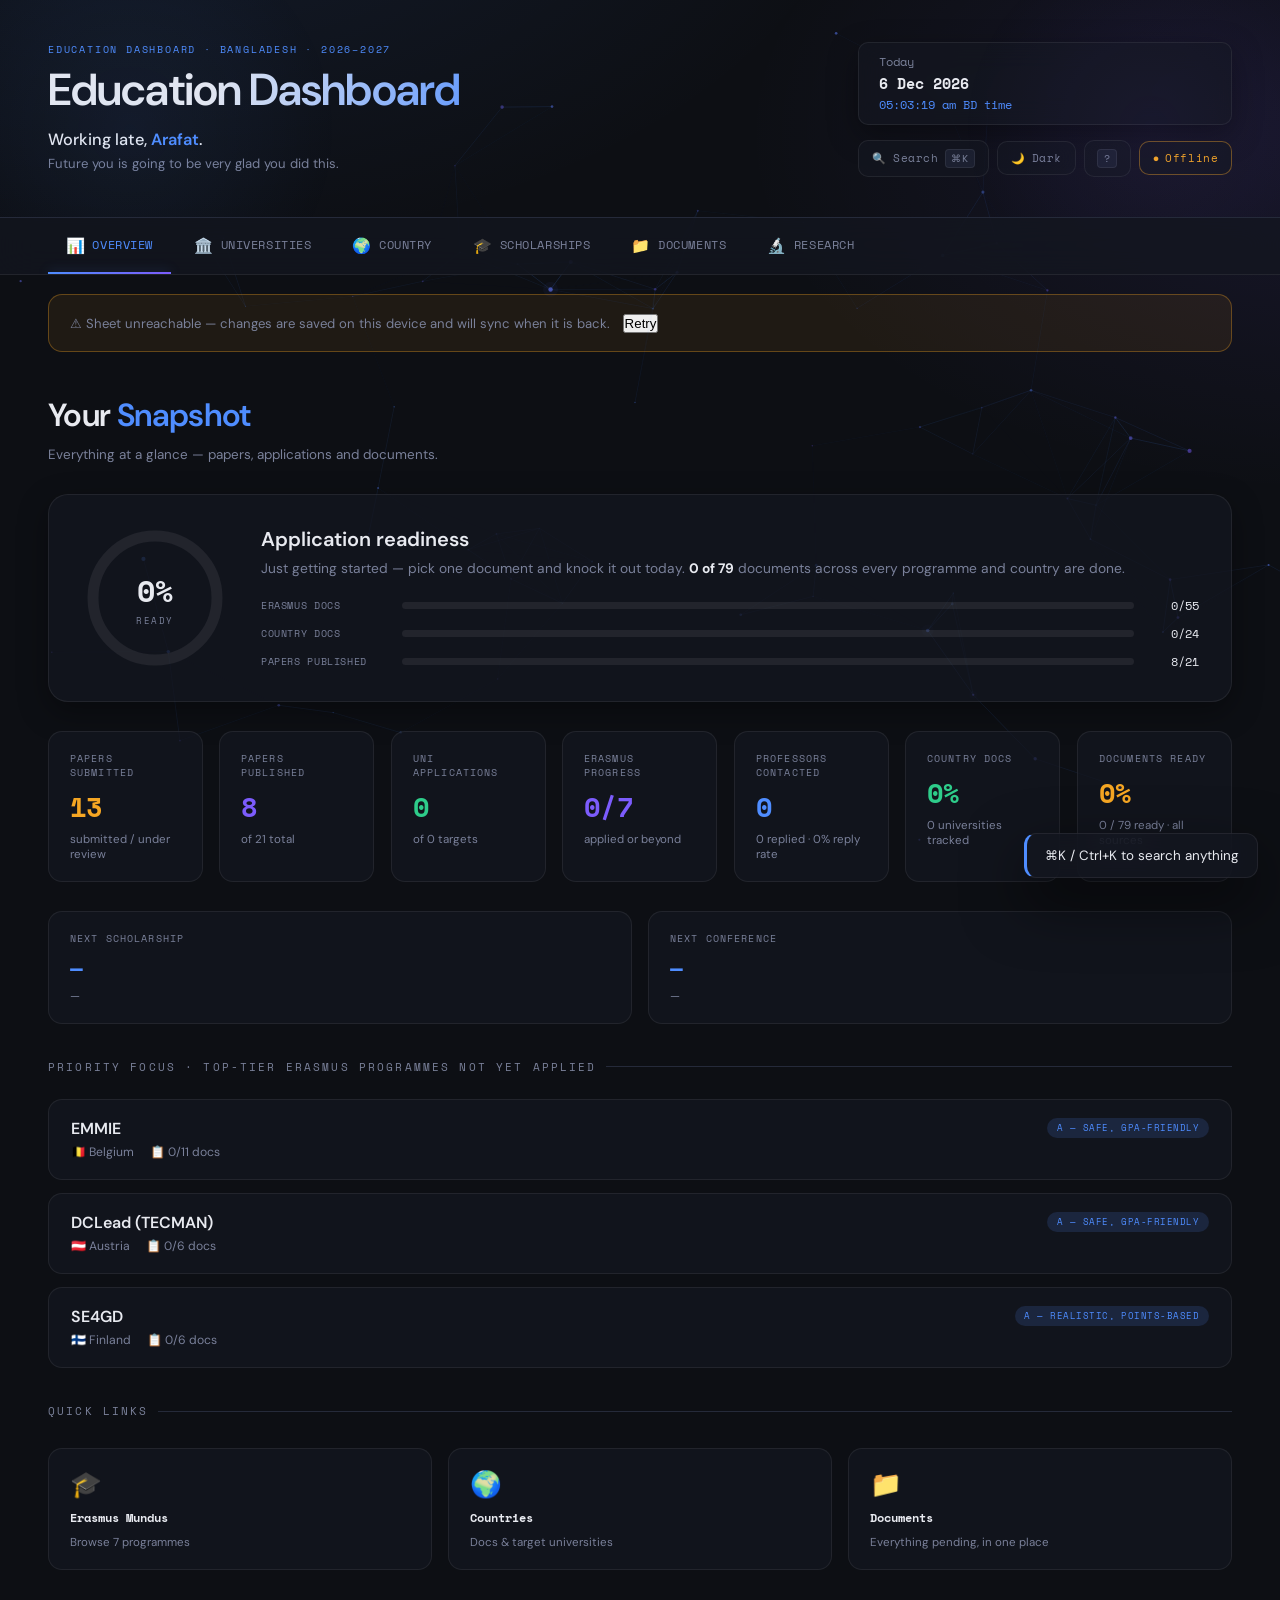
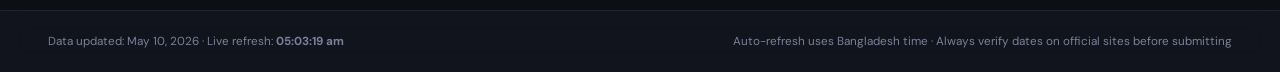
==== commit 787a95ba: "fix: point i-COSTE and CSDE cards at their own sites Both were using the shared organiser URL; each " ====
--- a/conferences.html
+++ b/conferences.html
@@ -859,8 +859,8 @@
     { name:"ICCIT 2026", url:"https://iccit.org.bd/2026/", full:"29th Int'l Conf on Computer and Information Technology", deadline:"2026-08-31", extended:"", notification:"2026-10-15", cameraReady:"2026-11-01", registration:"2026-11-01", event:"Dec 18–20, 2026", venue:"Cox's Bazar", glow:"" },
     { name:"WIECON-ECE 2026", url:"https://wiecon-ece.org", full:"12th IEEE Int'l Women in Engineering Conf on Electrical & Computer Eng", deadline:"2026-08-15", extended:"", notification:"2026-09-01", cameraReady:"2026-09-15", registration:"2026-09-15", event:"Oct 23–24, 2026", venue:"SEU, Dhaka", glow:"" },
     { name:"COMPAS 2026", url:"https://www.compasconf.org/", full:"IEEE 3rd Int'l Conf on Computing, Applications and Systems", deadline:"2026-07-31", extended:"yes", notification:"2026-08-31", cameraReady:"2026-09-12", registration:"2026-09-15", event:"Oct 9–10, 2026", venue:"Dhaka University", glow:"" },
-    { name:"IEEE i-COSTE 2026", url:"https://nps-ss.com.au/", full:"12th Int'l Conference on Sustainable Technology and Engineering", deadline:"2026-09-05", extended:"", notification:"2026-09-20", cameraReady:"", registration:"2026-09-30", event:"Nov 1–3, 2026", venue:"Best Western Heritage Hotel, Cox's Bazar", glow:"yes" },
-    { name:"IEEE CSDE 2026", url:"https://nps-ss.com.au/", full:"11th Asia-Pacific Conference on Computer Science and Data Engineering", deadline:"2026-09-05", extended:"", notification:"2026-09-20", cameraReady:"", registration:"2026-09-30", event:"Nov 1–3, 2026", venue:"Best Western Heritage Hotel, Cox's Bazar", glow:"yes" }
+    { name:"IEEE i-COSTE 2026", url:"https://i-coste.org/", full:"12th Int'l Conference on Sustainable Technology and Engineering", deadline:"2026-09-05", extended:"", notification:"2026-09-20", cameraReady:"", registration:"2026-09-30", event:"Nov 1–3, 2026", venue:"Best Western Heritage Hotel, Cox's Bazar", glow:"yes" },
+    { name:"IEEE CSDE 2026", url:"https://ieee-csde.org/", full:"11th Asia-Pacific Conference on Computer Science and Data Engineering", deadline:"2026-09-05", extended:"", notification:"2026-09-20", cameraReady:"", registration:"2026-09-30", event:"Nov 1–3, 2026", venue:"Best Western Heritage Hotel, Cox's Bazar", glow:"yes" }
   ];
 
   const confDateFmt = new Intl.DateTimeFormat('en-US', { timeZone: BD_TIMEZONE, month: 'short', day: 'numeric', year: 'numeric' });
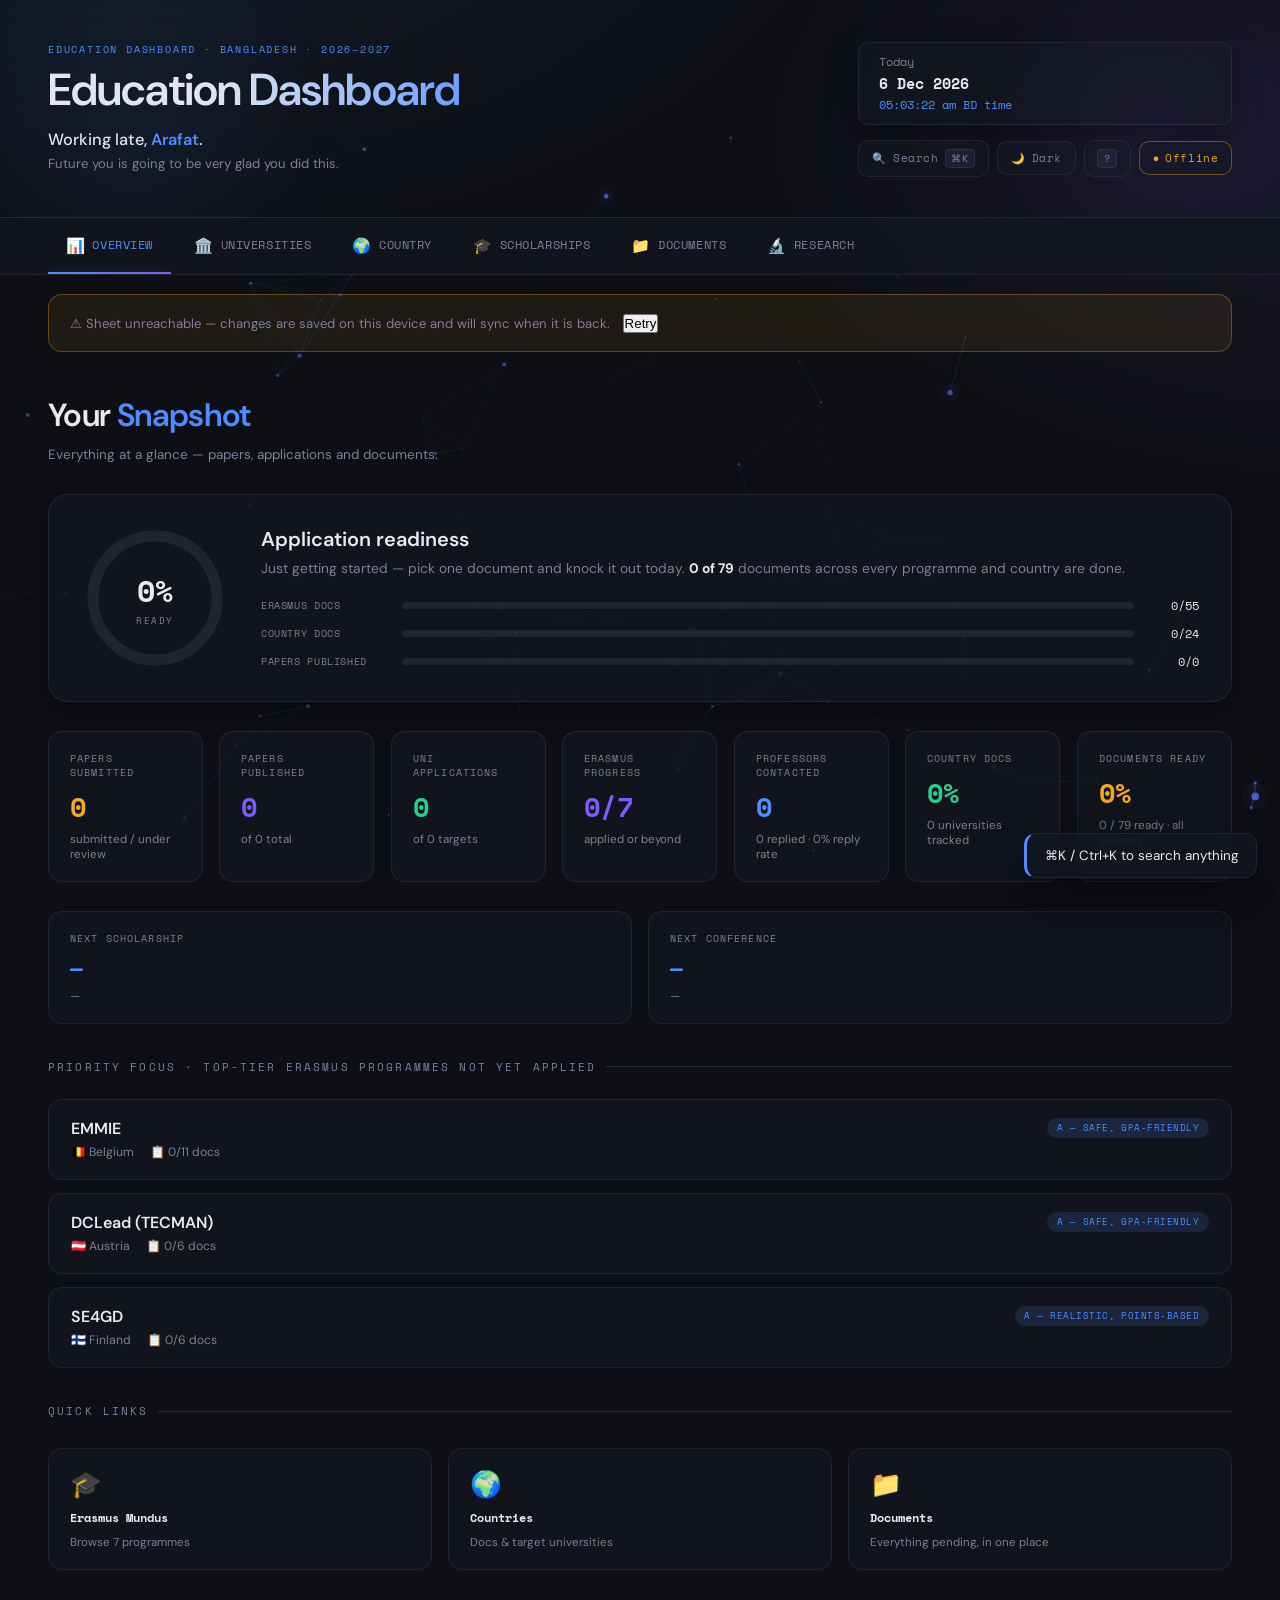
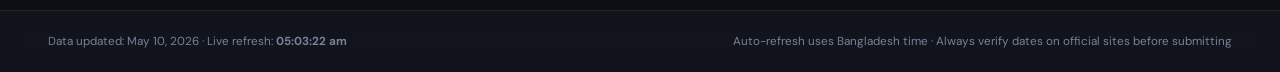
==== commit a48c07dd: "fix: prevent concurrent writes duplicating rows; mobile pass The duplication had a second cause. Mar" ====
--- a/conferences.html
+++ b/conferences.html
@@ -389,7 +389,7 @@
       <div class="header-tools">
         <button class="tool-btn" id="palette-btn" title="Search everything">🔍 <span>Search</span> <kbd>⌘K</kbd></button>
         <button class="tool-btn" id="theme-btn" title="Toggle theme">🌙<span>Dark</span></button>
-        <button class="tool-btn" id="shortcut-btn" title="Keyboard shortcuts"><kbd>?</kbd></button>
+        <button class="tool-btn" id="shortcut-btn" title="Keyboard shortcuts"><span class="sc-glyph">?</span><kbd>?</kbd></button>
         <span class="tool-btn sync-chip" id="sync-chip" title="Sync status">●<span>—</span></span>
       </div>
     </div>
--- a/assets/ui-pro.css
+++ b/assets/ui-pro.css
@@ -123,6 +123,7 @@
   font-family: 'Space Mono', monospace; font-size: .6rem; padding: .1rem .35rem;
   border: 1px solid var(--glass-brd); border-radius: 4px; background: var(--surface2); color: var(--muted);
 }
+.sc-glyph { display: none; }   /* only shown on touch, where kbd hints are hidden */
 
 /* ---------- tab nav ---------- */
 .tab-nav {
@@ -549,14 +550,126 @@
   background: var(--glass); border: 1px dashed var(--glass-brd); border-radius: 14px;
 }
 .btn-sm { font-size: .68rem; padding: .4rem .8rem; }
+/* ============================================================
+   MOBILE
+   The layout already reflowed, but on a phone it was awkward to
+   actually use: 30px icon buttons, action rows squeezed beside
+   long titles, modals taller than the screen with no way to
+   scroll them, and heavy blur on every card.
+   ============================================================ */
 @media (max-width: 760px) {
   .ot-uni-head { flex-direction: column; }
   .ot-uni-side { align-self: flex-start; }
-  .ov-hero { grid-template-columns: 1fr; justify-items: center; text-align: center; margin-left: 1.25rem; margin-right: 1.25rem; }
-  .hero-bar-row { grid-template-columns: 96px 1fr 44px; }
-  .header-tools { justify-content: flex-start; }
-  #toasts { left: 1rem; right: 1rem; }
+  .ov-hero { grid-template-columns: 1fr; justify-items: center; text-align: center; margin-left: 1rem; margin-right: 1rem; padding: 1.4rem 1.2rem; }
+  .hero-bar-row { grid-template-columns: 92px 1fr 42px; }
+  #toasts { left: .75rem; right: .75rem; bottom: .75rem; }
   .toast { max-width: none; }
+
+  /* --- header --- */
+  header { padding: 1.6rem 1rem 1.2rem; }
+  .header-top { flex-direction: column; align-items: stretch; gap: .8rem; }
+  h1 { font-size: 1.7rem; }
+  .greeting { font-size: .95rem; margin-top: .5rem; }
+  .greeting-sub { font-size: .78rem; }
+  .today-badge { width: 100%; text-align: left; }
+  .header-tools { justify-content: flex-start; flex-wrap: wrap; margin-top: .6rem; }
+  .tool-btn { flex: 1 1 auto; justify-content: center; min-height: 44px; }
+  /* No physical keyboard to hint at — but the shortcuts button is only a
+     kbd, so show a plain glyph there instead of an empty box. */
+  .tool-btn kbd { display: none; }
+  .sc-glyph { display: inline; font-weight: 600; }
+
+  /* --- tab bar: swipeable, snapping, thumb-sized --- */
+  .tab-nav { padding: 0 .5rem; scroll-snap-type: x proximity; -webkit-overflow-scrolling: touch; }
+  .tab-btn { scroll-snap-align: center; min-height: 48px; padding: .8rem .7rem; font-size: .66rem; }
+
+  /* --- section padding --- */
+  main, .panel-head, .stat-row, .entry-list, .exam-hero, .empty-state,
+  .pub-grid, .cards, footer, .section-label,
+  .prog-grid, .ctry-grid, .prog-detail, .ctry-detail {
+    padding-left: 1rem !important; padding-right: 1rem !important;
+    margin-left: 0 !important; margin-right: 0 !important;
+  }
+  .setup-bar { margin-left: 1rem; margin-right: 1rem; }
+
+  /* --- stats: two per row, readable --- */
+  .stat-row { grid-template-columns: repeat(2, 1fr); gap: .6rem; }
+  .stat-tile { padding: .9rem 1rem; }
+  .stat-val { font-size: 1.5rem; }
+  .ot-stats { grid-template-columns: repeat(3, 1fr); }
+
+  /* --- comfortable touch targets --- */
+  .icon-btn, .ot-ico, .gx-mini { min-width: 40px; min-height: 40px; font-size: 1rem; }
+  .mini-btn, .btn, .filter-btn { min-height: 40px; padding-left: .9rem; padding-right: .9rem; }
+  .paper-outcome { min-height: 40px; font-size: .68rem; padding: .4rem .5rem; }
+  .chk-item, .doc-check-item, .pending-doc-item, .ot-doclist li { padding-top: .7rem; padding-bottom: .7rem; }
+  .chk-item input[type=checkbox], .doc-check-item input[type=checkbox],
+  .pending-doc-item input[type=checkbox], .ot-doclist li input[type=checkbox] { width: 20px; height: 20px; }
+
+  /* --- list rows stack instead of squeezing --- */
+  .entry-top { flex-direction: column; align-items: stretch; gap: .7rem; }
+  .entry-actions { justify-content: flex-end; flex-wrap: wrap; }
+  .entry-title { font-size: .95rem; line-height: 1.35; }
+  .pub-link-row { flex-wrap: wrap; gap: .5rem; }
+
+  /* --- conference cards --- */
+  .cards { grid-template-columns: 1fr; }
+  .dates-grid { grid-template-columns: 1fr 1fr; }
+  .filters { gap: .4rem; }
+
+  /* --- programme / country cards --- */
+  .prog-grid, .ctry-grid { grid-template-columns: 1fr; }
+  .prog-info-grid { grid-template-columns: 1fr 1fr; }
+  .prog-detail-head h3 { font-size: 1.25rem; }
+
+  /* --- professor grid scrolls sideways, with a hint --- */
+  .ot-scroll { -webkit-overflow-scrolling: touch; position: relative; }
+  .ot-grid { font-size: .8rem; }
+  .ot-cell { padding: .65rem; }
+
+  /* --- modals behave like sheets, and can always be scrolled --- */
+  .modal-overlay { padding: 0; align-items: flex-end; }
+  .modal-overlay .modal {
+    max-width: none; width: 100%; max-height: 92vh; overflow-y: auto;
+    border-radius: 18px 18px 0 0; animation: sheetUp .32s var(--ease-spring) both;
+  }
+  @keyframes sheetUp { from { transform: translateY(30px); opacity: 0; } to { transform: none; opacity: 1; } }
+  .form-grid { grid-template-columns: 1fr; }
+  .modal-header, .modal-body { padding-left: 1.1rem; padding-right: 1.1rem; }
+  .field input, .field select, .field textarea { font-size: 16px; }  /* stops iOS zooming on focus */
+
+  /* --- command palette --- */
+  #palette { padding: 0; align-items: flex-end; }
+  .pal-box { max-width: none; border-radius: 18px 18px 0 0; }
+  .pal-results { max-height: 52vh; }
+  .pal-foot { display: none; }
+
+  /* --- lighter on the GPU: blur on every card costs real frames --- */
+  .stat-tile, .card, .entry, .prog-card, .ctry-card, .pub-card,
+  .uni-mini-card, .ot-uni, .ot-stat, .today-badge, .tool-btn {
+    backdrop-filter: none; -webkit-backdrop-filter: none;
+    background: var(--surface);
+  }
+  .tab-nav { backdrop-filter: none; -webkit-backdrop-filter: none; background: var(--surface); }
+  /* tilt is a pointer affordance; it only gets in the way of a thumb */
+  .tilt { transform: none !important; }
+  .tilt::after { display: none; }
+}
+
+/* Respect the notch / home indicator on modern phones. */
+@supports (padding: max(0px)) {
+  @media (max-width: 760px) {
+    header { padding-left: max(1rem, env(safe-area-inset-left)); padding-right: max(1rem, env(safe-area-inset-right)); }
+    footer { padding-bottom: max(1.4rem, env(safe-area-inset-bottom)); }
+    #toasts { bottom: max(.75rem, env(safe-area-inset-bottom)); }
+    .modal-overlay .modal { padding-bottom: env(safe-area-inset-bottom); }
+  }
+}
+
+/* Touch devices of any width: never ship a 30px tap target. */
+@media (hover: none) and (pointer: coarse) {
+  .icon-btn, .ot-ico, .gx-mini, .modal-close { min-width: 40px; min-height: 40px; }
+  .tilt:hover { box-shadow: none; }
 }
 
 @media (prefers-reduced-motion: reduce) {
